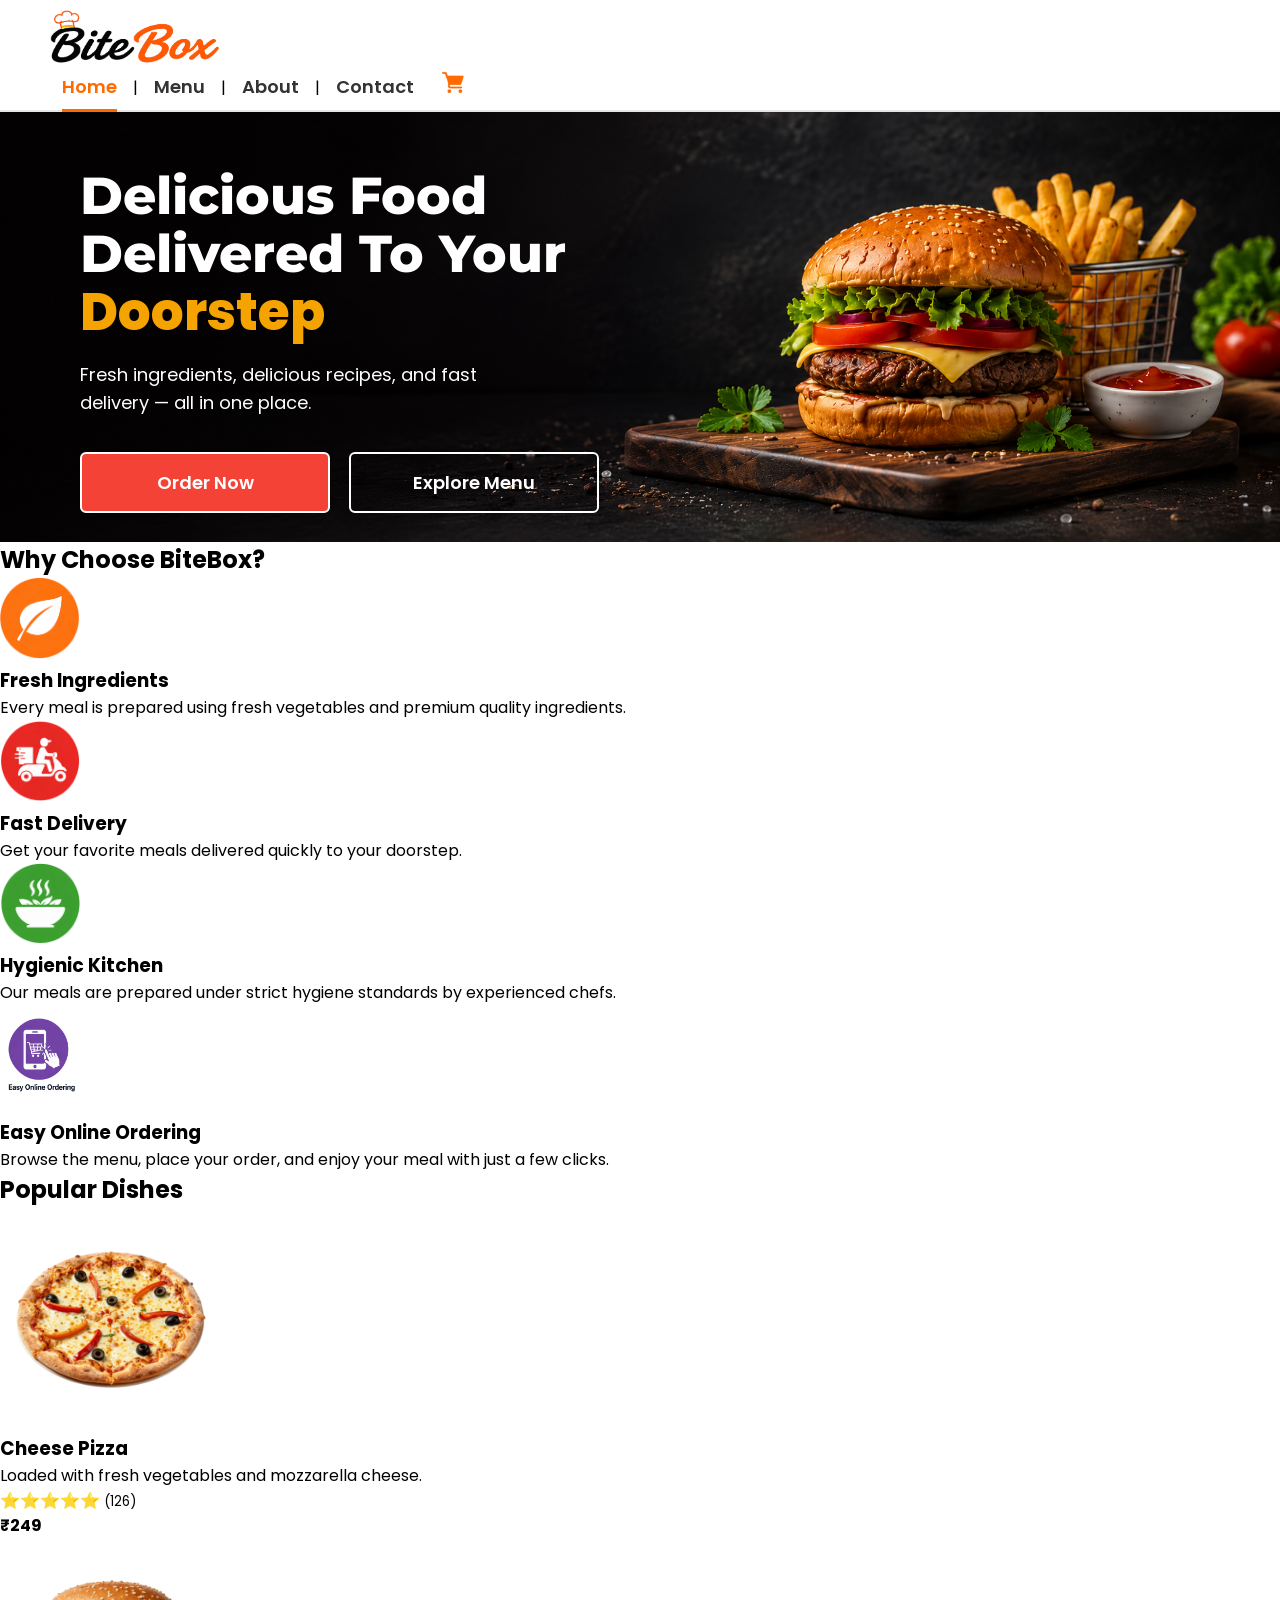
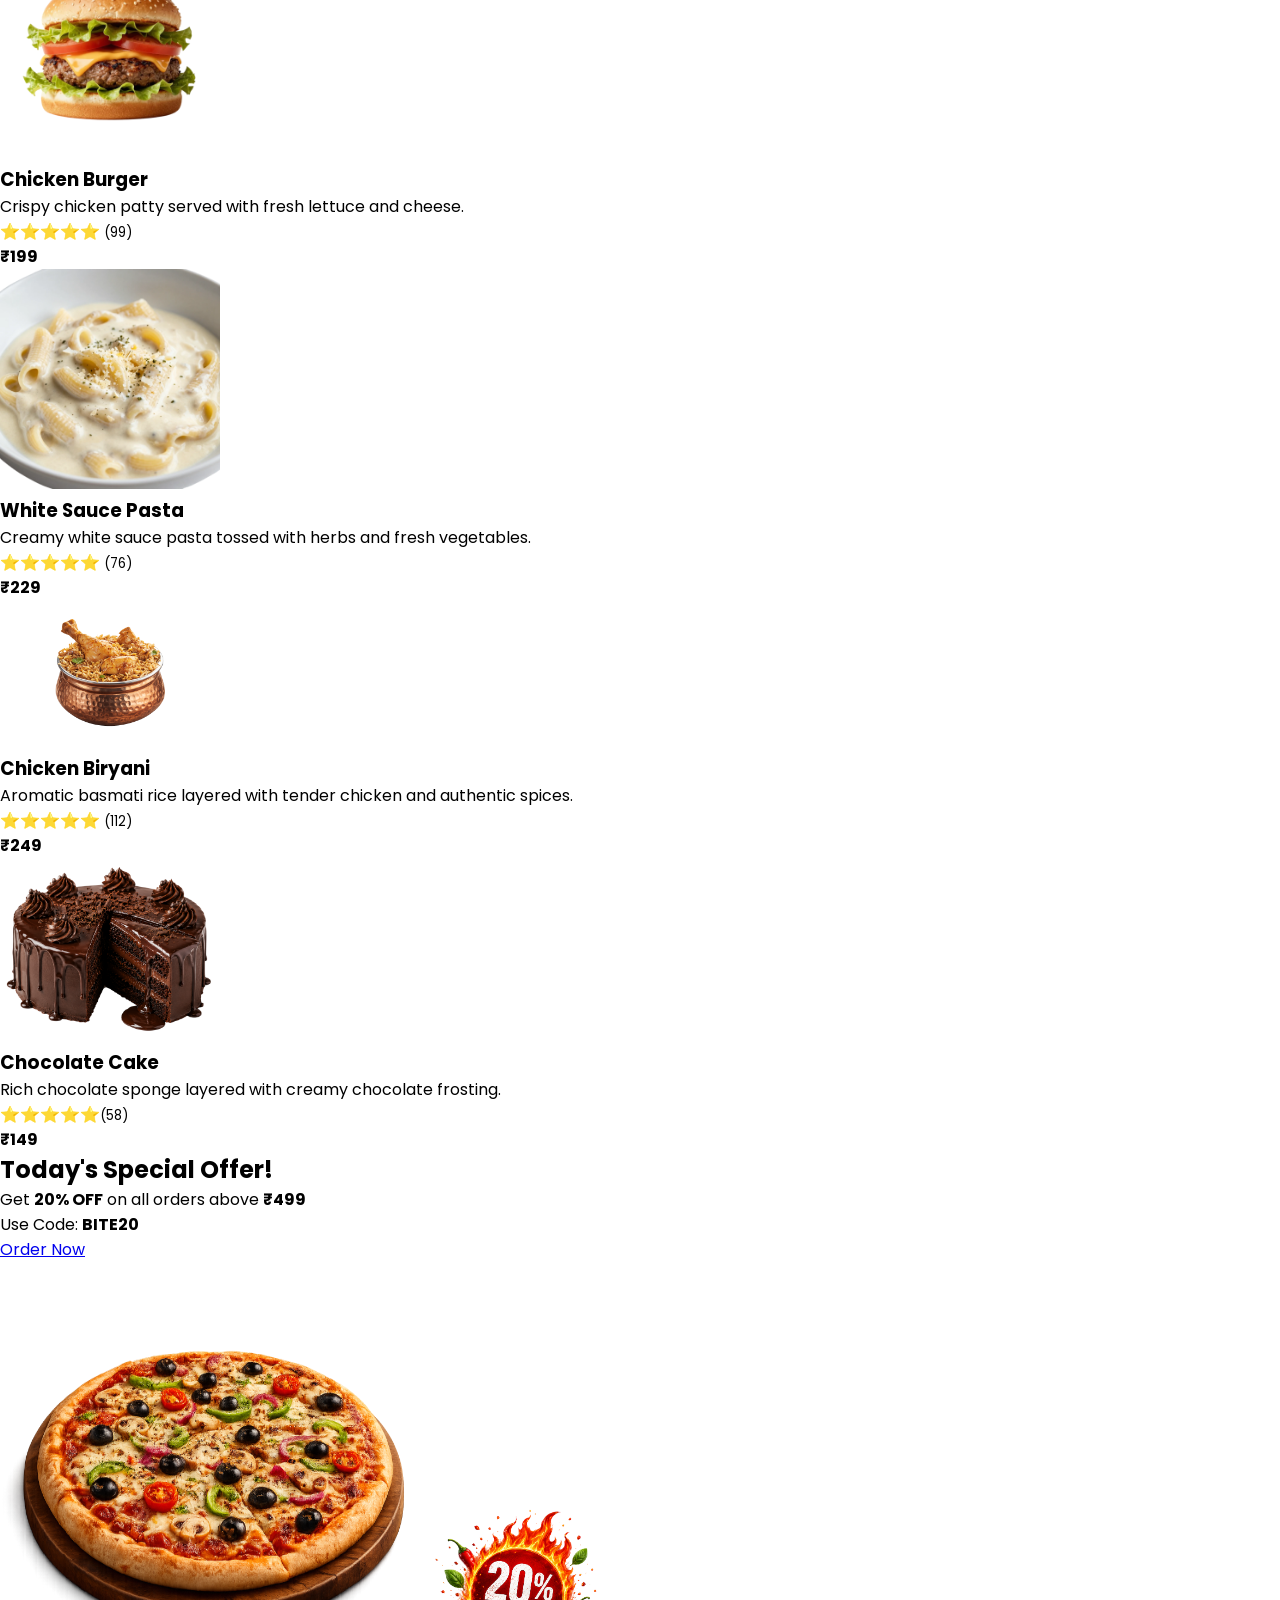
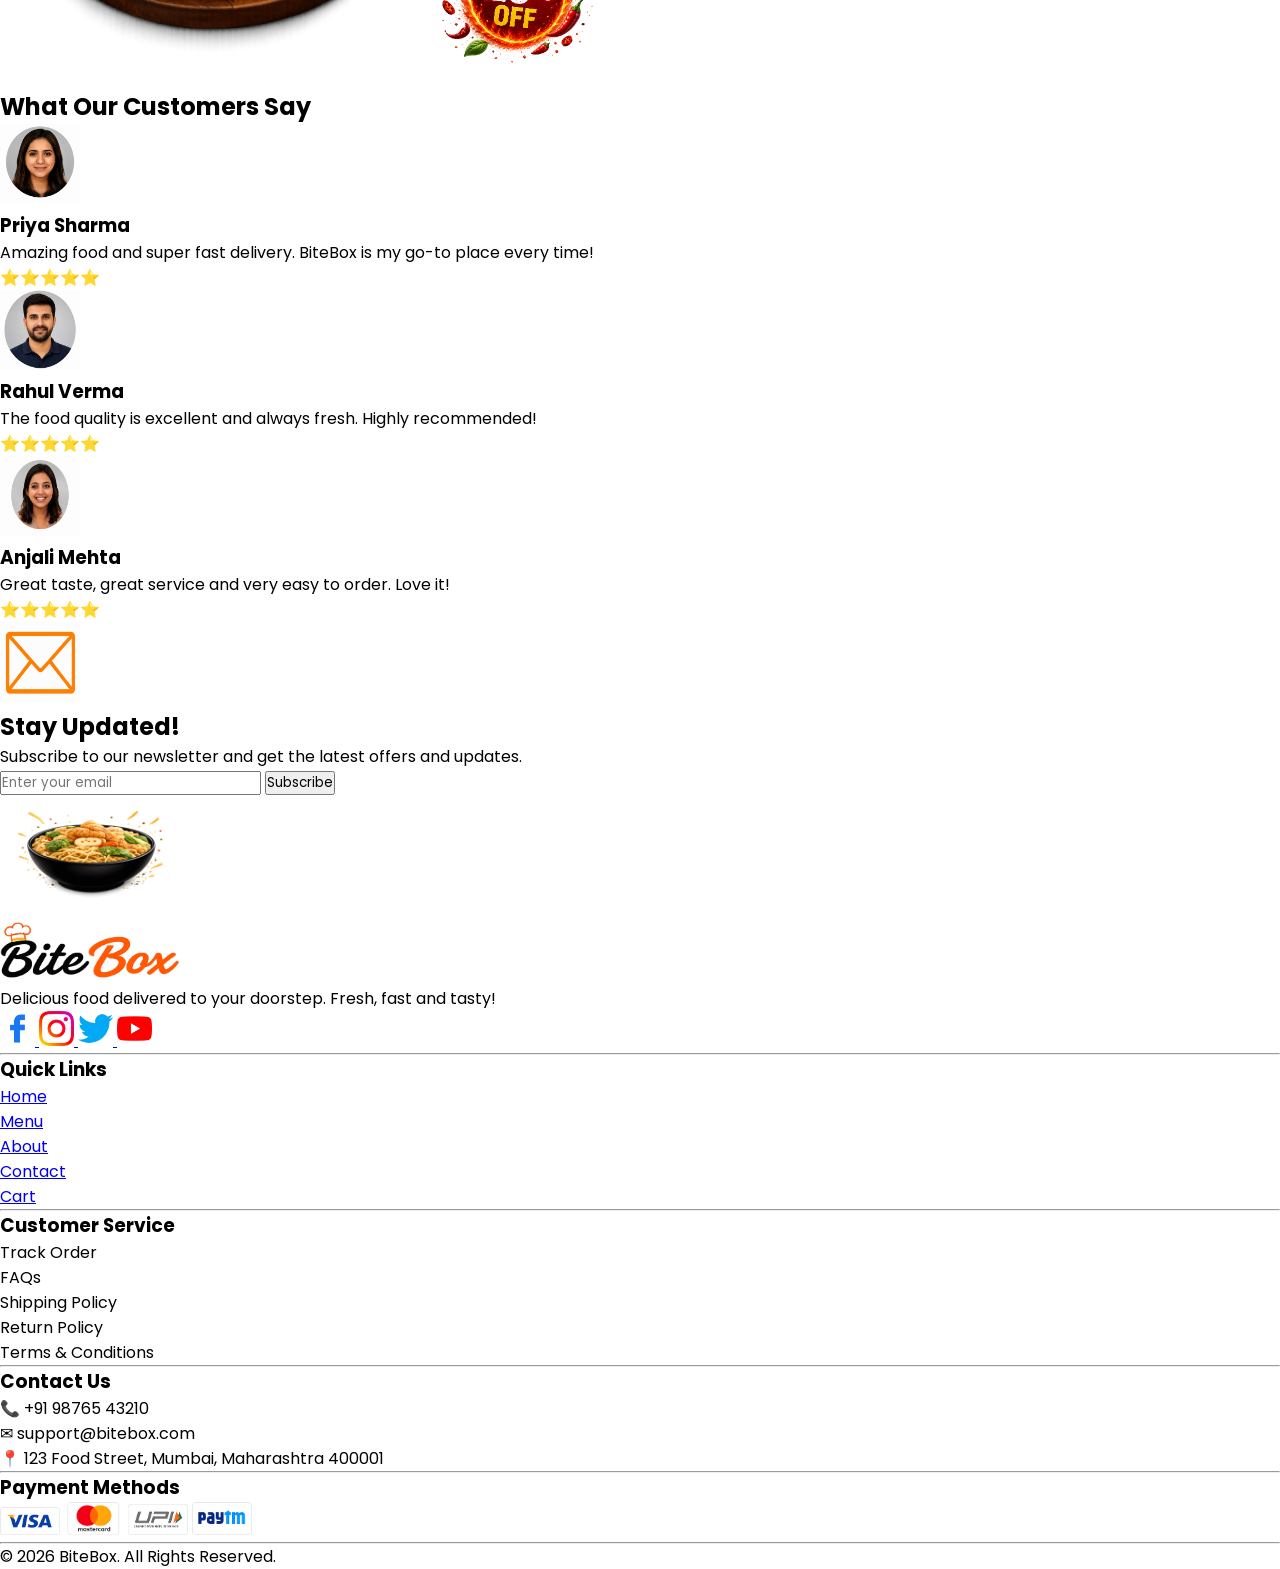
==== index.html @ 5dad3702 "Initial Commit" ====
<!DOCTYPE html>
<html lang="en">

<head>
    <meta charset="UTF-8">
    <meta name="viewport" content="width=device-width, initial-scale=1.0">
    <title>BiteBox</title>
    <link rel="stylesheet" href="css/style.css">
    <link rel="preconnect" href="https://fonts.googleapis.com">
    <link rel="preconnect" href="https://fonts.gstatic.com" crossorigin>
    <link
        href="https://fonts.googleapis.com/css2?family=Great+Vibes&family=Montserrat:wght@400;600;700;800&family=Pacifico&family=Poppins:wght@300;400;500;600;700&display=swap"
        rel="stylesheet">
</head>

<body>
    <header>
        <!--Restaurant Name-->
        <img src="assets/images/logo.png" alt="BiteBox Logo" class="logo">

        <!--Navigation Menu-->
        <nav>
            <a href="index.html" class="active">Home</a>
            |
            <a href="menu.html">Menu</a>
            |
            <a href="about.html">About</a>
            |
            <a href="contact.html">Contact</a>

            <a href="cart.html">
                <img src="assets/icons/cart.png" alt="Cart Icon" width="22" height="22">
            </a>
        </nav>

    </header>




    <main>
        <section id="home-hero">
            <!-- Hero Section -->

            <h1>Delicious Food Delivered To Your <span>Doorstep</span></h1>
            <p>
                Fresh ingredients, delicious recipes, and fast delivery
                — all in one place.
            </p>

            <div class="hero-buttons">
                <a href="menu.html" class="order-btn">Order Now</a>
                <a href="menu.html" class="menu-btn">Explore Menu</a>
            </div>

        </section>

        <section id="features">

            <h2>Why Choose BiteBox?</h2>

            <article>
                <img src="assets/images/fresh.png" alt="Fresh Ingredients" width="80">
                <h3>Fresh Ingredients</h3>
                <p>
                    Every meal is prepared using fresh vegetables and premium quality ingredients.
                </p>
            </article>

            <article>
                <img src="assets/images/fast-delivery.png" alt="Fast Delivery" width="80">
                <h3>Fast Delivery</h3>
                <p>
                    Get your favorite meals delivered quickly to your doorstep.
                </p>
            </article>

            <article>
                <img src="assets/images/hygienic.png" alt="Hygienic Kitchen" width="80">
                <h3>Hygienic Kitchen</h3>
                <p>
                    Our meals are prepared under strict hygiene standards by experienced chefs.
                </p>
            </article>

            <article>
                <img src="assets/images/easy.png" alt="Easy Online Ordering" width="80">
                <h3>Easy Online Ordering</h3>
                <p>
                    Browse the menu, place your order, and enjoy your meal with just a few clicks.
                </p>
            </article>

        </section>



        <!--Todays Featured Dishes -->
        <section id="popular-dishes">

            <h2>Popular Dishes</h2>

            <article>
                <img src="assets/images/pizza.png" alt="Cheese Pizza" width="220">
                <h3>Cheese Pizza</h3>
                <p>
                    Loaded with fresh vegetables and mozzarella cheese.
                </p>
                <p>
                    <span>⭐⭐⭐⭐⭐ </span> <small>(126)</small>
                </p>
                <p> <strong> ₹249 </strong></p>
            </article>

            <article>
                <img src="assets/images/burger.png" alt="Chicken Burger" width="220">
                <h3>Chicken Burger</h3>
                <p>
                    Crispy chicken patty served with fresh lettuce and cheese.
                </p>
                <p>
                    <span>⭐⭐⭐⭐⭐ </span> <small> (99)</small>
                </p>
                <p> <strong>₹199</strong> </p>
            </article>

            <article>
                <img src="assets/images/pasta.png" alt="White Sauce Pasta" width="220">
                <h3>White Sauce Pasta</h3>
                <p>
                    Creamy white sauce pasta tossed with herbs and fresh vegetables.
                </p>
                <p>
                    <span>⭐⭐⭐⭐⭐ </span><small> (76) </small>
                </p>
                <p> <strong>₹229</strong></p>
            </article>

            <article>
                <img src="assets/images/biryani.png" alt="Chicken Biryani" width="220">
                <h3>Chicken Biryani</h3>
                <p>
                    Aromatic basmati rice layered with tender chicken and authentic spices.
                </p>
                <p>
                    <span>⭐⭐⭐⭐⭐ </span><small>(112)</small>
                </p>
                <p><strong>₹249</strong></p>
            </article>

            <article>
                <img src="assets/images/cake.png" alt="Chocolate Cake" width="220">
                <h3>Chocolate Cake</h3>
                <p>
                    Rich chocolate sponge layered with creamy chocolate frosting.
                </p>
                <p>
                    <span>⭐⭐⭐⭐⭐</span><small>(58)</small>
                </p>
                <p> <strong>₹149</strong></p>
            </article>
        </section>



        <!--Todays Special Offers -->
        <section id="offer">

            <div class="offer-content">
                <h2>Today's Special Offer!</h2>
                <p> Get <strong>20% OFF</strong> on all orders above <strong>₹499</strong>
                </p>
                <p> Use Code: <strong>BITE20</strong> </p>
                <a href="menu.html"> Order Now </a>
            </div>

            <div class="offer-image">

                <img src="assets/images/pizza-discount.png" alt="Special Offer Pizza" width="420" height="420">

                <img src="assets/images/badge.png" alt="20% OFF" width="180" height="180">
            </div>
        </section>


        <!--Customer Reviews-->
        <section id="reviews">
            <h2>What Our Customers Say</h2>

            <article>
                <img src="assets/images/Priya.png" alt="Priya Sharma" width="80" height="80">
                <h3>Priya Sharma</h3>
                <p> Amazing food and super fast delivery.
                    BiteBox is my go-to place every time!
                </p>
                <p> <span>⭐⭐⭐⭐⭐</span> </p>
            </article>

            <article>
                <img src="assets/images/rahul.png" alt="Rahul Verma" width="80" height="80">
                <h3>Rahul Verma</h3>
                <p>
                    The food quality is excellent and
                    always fresh. Highly recommended!
                </p>
                <p> <span>⭐⭐⭐⭐⭐</span> </p>
            </article>

            <article>
                <img src="assets/images/anjali.png" alt="Anjali Mehta" width="80" height="80">
                <h3>Anjali Mehta</h3>
                <p>
                    Great taste, great service and
                    very easy to order. Love it!
                </p>
                <p> <span>⭐⭐⭐⭐⭐</span> </p>
            </article>
        </section>


        <!--NewsLetter section-->
        <section id="newsletter">
            <div class="newsletter-content">
                <img src="assets/images/mail.png" alt="Newsletter Icon" width="80" height="80">

                <div>
                    <h2>Stay Updated!</h2>
                    <p> Subscribe to our newsletter and get the latest
                        offers and updates.
                    </p>
                </div>
            </div>

            <div class="newsletter-form">
                <input type="email" placeholder="Enter your email">
                <button> Subscribe </button>
            </div>

            <div class="newsletter-image">
                <img src="assets/images/newsletter-food.png" alt="Newsletter Food" width="180" height="120">
            </div>
        </section>


    </main>



    <!-- Footer Logo Section -->
    <footer>
        <section>
            <img src="assets/images/logo.png" alt="BiteBox Logo" width="180">
            <p> Delicious food delivered to your doorstep.
                Fresh, fast and tasty!
            </p>

            <a href="#">
                <img src="assets/icons/facebook.png" alt="Facebook" width="35" height="35">
            </a>

            <a href="#">
                <img src="assets/icons/instagram.png" alt="Instagram" width="35" height="35">
            </a>

            <a href="#">
                <img src="assets/icons/twitter.png" alt="Twitter" width="35" height="35">
            </a>

            <a href="#">
                <img src="assets/icons/youtube.png" alt="YouTube" width="35" height="35">
            </a>
        </section>

        <hr>

        <!-- Quick Links -->

        <section>
            <h3>Quick Links</h3>
            <ul>
                <li><a href="index.html">Home</a></li>
                <li><a href="menu.html">Menu</a></li>
                <li><a href="about.html">About</a></li>
                <li><a href="contact.html">Contact</a></li>
                <li><a href="cart.html">Cart</a></li>
            </ul>
        </section>

        <hr>

        <!-- Customer Service -->
        <section>
            <h3>Customer Service</h3>
            <ul>
                <li>Track Order</li>
                <li>FAQs</li>
                <li>Shipping Policy</li>
                <li>Return Policy</li>
                <li>Terms & Conditions</li>
            </ul>

        </section>

        <hr>

        <!-- Contact Information -->

        <section>
            <h3>Contact Us</h3>
            <p>📞 +91 98765 43210</p>
            <p>✉ support@bitebox.com</p>
            <p> 📍 123 Food Street, Mumbai, Maharashtra 400001 </p>
        </section>

        <hr>

        <!-- Payment Methods -->

        <section>
            <h3>Payment Methods</h3>
            <img src="assets/images/visa.png" alt="Visa" width="60">
            <img src="assets/images/mastercard.png" alt="MasterCard" width="60">
            <img src="assets/images/upi.png" alt="UPI" width="60">
            <img src="assets/images/paytm.png" alt="Paytm" width="60">
        </section>

        <hr>
        <p> © 2026 BiteBox. All Rights Reserved. </p>

    </footer>



</body>

</html>
---- css/style.css ----
/* Global Website Styling */

*{
    margin: 0;
    padding: 0;
    box-sizing: border-box;
   font-family: "Poppins", sans-serif;
}

/* Website Header */

header{
    background-color:#ffffff;
    padding:10px 50px;
    border-bottom:2px solid #e5e5e5;
}

/* Website Logo */

.logo{
    width: 170px;
    height: auto;
}

/* Navigation Links */

nav a{

    text-decoration: none;
    color: #333333;
    font-size: 18px;
    font-weight: 600;
    margin: 0 12px;

}

/* Navigation Link Hover Effect */

nav a:hover{
    color: #ff6b00;
}

/* Active Navigation Link */

nav a.active{

    color: #ff6b00;
    border-bottom: 3px solid #ff6b00;
    padding-bottom: 10px;

}


/* Home Hero Section */

#home-hero{

    background-image: url("../assets/images/home-hero.png");
    background-repeat: no-repeat;
    background-position:center right;
    background-size: cover;
    height: 430px;
    padding: 55px 80px;

}

#home-hero h1{
    color: white;
    font-family: "Montserrat", sans-serif;
    font-size: 52px;
    font-weight: 800;
    line-height: 58px;
    width: 650px;
    margin-bottom: 20px;
}

#home-hero h1 span{
    color: #F5A300;
}


/* Home Hero Description */

#home-hero p{
    color: white;
    font-size: 18px;
    line-height: 28px;
    width: 420px;
    margin-bottom: 35px;
}



/* Hero Buttons */

.hero-buttons{
    margin-top: 25px;
}

.hero-buttons a{
    display: inline-block;
    min-width: 180px;
    padding: 15px 30px;
    text-align: center;
    text-decoration: none;
    font-size: 18px;
    font-weight: 600;
    border-radius: 6px;
    transition: 0.3s;

}

.order-btn{
    background-color: #F44336;
    color: white;
    margin-right: 15px;
    width: 250px;
     border: 2px solid white;
}

.menu-btn{
    background-color: transparent;
    color: white;
    border: 2px solid white;
    width: 250px;
}

.order-btn:hover{
    background-color: #D32F2F;

}

.menu-btn:hover{
    background-color: white;
    color: #222;

}



/*---------------------------------Menu page CSS ---------------------------------------*/

/*Menu hero bckground */
#menu-hero{
    background-image: url("../assets/images/menu-hero.png");
    background-repeat: no-repeat;
    background-position: center;
    background-size: cover;
    height: 320px;
    padding: 50px 80px;
    text-align: center;
    padding-top: 55px;
}


#menu-hero h1{

    font-family: "Great Vibes", cursive;
    font-size: 56px;
    line-height:60px;
    font-weight: 400;
    color: white;
    text-align: center;
    text-shadow: 2px 2px 8px rgba(0,0,0,0.5);
    margin-bottom: 10px;

}

/* Menu Hero Description */

#menu-hero p{

    color: white;
    font-size: 20px;
    line-height: 34px;
    width: 700px;
    text-align: center;
    margin: 0 auto 35px;

}

/* Browse Categories Section */

#categories{

    background-color: #ffffff;

    padding: 60px 80px;

    text-align: center;

}


/* Browse Categories Heading */

#categories h2{

    font-size: 40px;

    font-weight: 700;

    color: #222222;

    margin-bottom: 50px;

    position: relative;

    display: inline-block;

}





/* Category Icons */

#categories article img{

    width: 120px;
    height: 120px;

    padding: 22px;

    background: #fff;

    border-radius: 50%;

    box-shadow: 0 10px 25px rgba(0,0,0,0.12);

    object-fit: contain;

    margin-bottom: 18px;

}

/* Category Names */

#categories article h3{

    font-size: 20px;

    font-weight: 600;

    color: #333333;

    text-align: center;

    margin-top: 18px;

}






/*---------------------------------Contact page CSS ---------------------------------------*/
/* Contact Hero Section */

#contact-hero{
    background-image: url("../assets/images/contact-hero.png");

    background-repeat: no-repeat;

    background-position: 100% 85%;

    background-size: cover;

    height: 320px;

    padding: 60px 80px;

    text-align: left;
}


/* Contact Hero Heading */

#contact-hero h2{

    color: #ffffff;
    font-size: 52px;
    font-weight: 700;
    margin-bottom: 10px;

}

/* Highlight 'Us' */

#contact-hero h2 span{

    color: #ff6b00;

}

/* Contact Hero Subtitle */

#contact-hero h3{

    color: #ffffff;
    font-size: 19px;
    font-weight: 500;
    margin-bottom: 20px;

}

/* Contact Hero Decorative Line */

#contact-hero hr{

    width: 70px;
    height: 4px;
    background-color: #ff6b00;
    border: none;
    border-radius: 10px;
    margin-bottom: 25px;

}

/* Contact Hero Description */

#contact-hero p{

    color: #ffffff;
    font-size: 18px;
    line-height: 30px;
    width: 460px;

}




/*---------------------------------Contact page CSS ---------------------------------------*/
/* About Hero Section */

#about-hero{

    background-image: url("../assets/images/about-hero.png");

    background-repeat: no-repeat;

    background-position: right center;

    background-size: cover;

    height: 320px;

    padding: 45px 200px;

    text-align: center;

}

/* About Hero Content */

#about-hero .hero-content{

    width: 400px;
    text-align: left;

}



/* About Hero Heading */

#about-hero h2{

    color: #ffffff;

    font-family: "Montserrat", sans-serif;

    font-size: 72px;

    font-weight: 700;

    line-height: 54px;

    margin-bottom: 10px;

}



/* About Highlight */

#about-hero h2 span{

    font-family: "Allura", cursive;

    color: #ff6b00;

    font-size: 62px;

    font-weight: 400;

}



/* About Hero Subtitle */

#about-hero p{

    color: #ffffff;

    font-size: 22px;

    font-weight: 400;

    margin-bottom: 18px;

}

/* Decorative Line */

#about-hero hr{

    width: 45px;

    height: 3px;

    background-color: #ff6b00;

    border: none;

    border-radius: 20px;

}


/*---------------------------------Cart page CSS ---------------------------------------*/

/* Cart Hero Section */

#cart-hero{

    background-image:
        linear-gradient(rgba(0,0,0,0.55), rgba(0,0,0,0.55)),
        url("../assets/images/cart-hero.png");

    background-repeat: no-repeat;

    background-position: center;

    background-size: cover;

    height: 320px;

    padding: 35px 80px;

    text-align: center;

}


/* Cart Hero Heading */

#cart-hero h1{

    color: #ffffff;

    font-family: "Lobster", cursive;

    font-size: 58px;

    font-weight: 400;

    text-shadow: 2px 2px 8px rgba(0,0,0,0.5);

    margin-bottom: 20px;

}

.divider{
    text-align: center;
    margin-bottom: 25px;
}


.divider hr{
    display: inline-block;
    width: 120px;
    height: 3px;
    background-color: #ff6b00;
    border: none;
    border-radius: 20px;
    vertical-align: middle;
}


.divider img{
    width: 34px;
    height: 34px;
    margin: 0 15px;
    display: inline-block;
    vertical-align: middle;
}

/* Cart Hero Description */

#cart-hero p{

    color: #ffffff;
    font-size: 16px;
    line-height: 30px;
    width: 720px;
    margin: 0 auto;

}
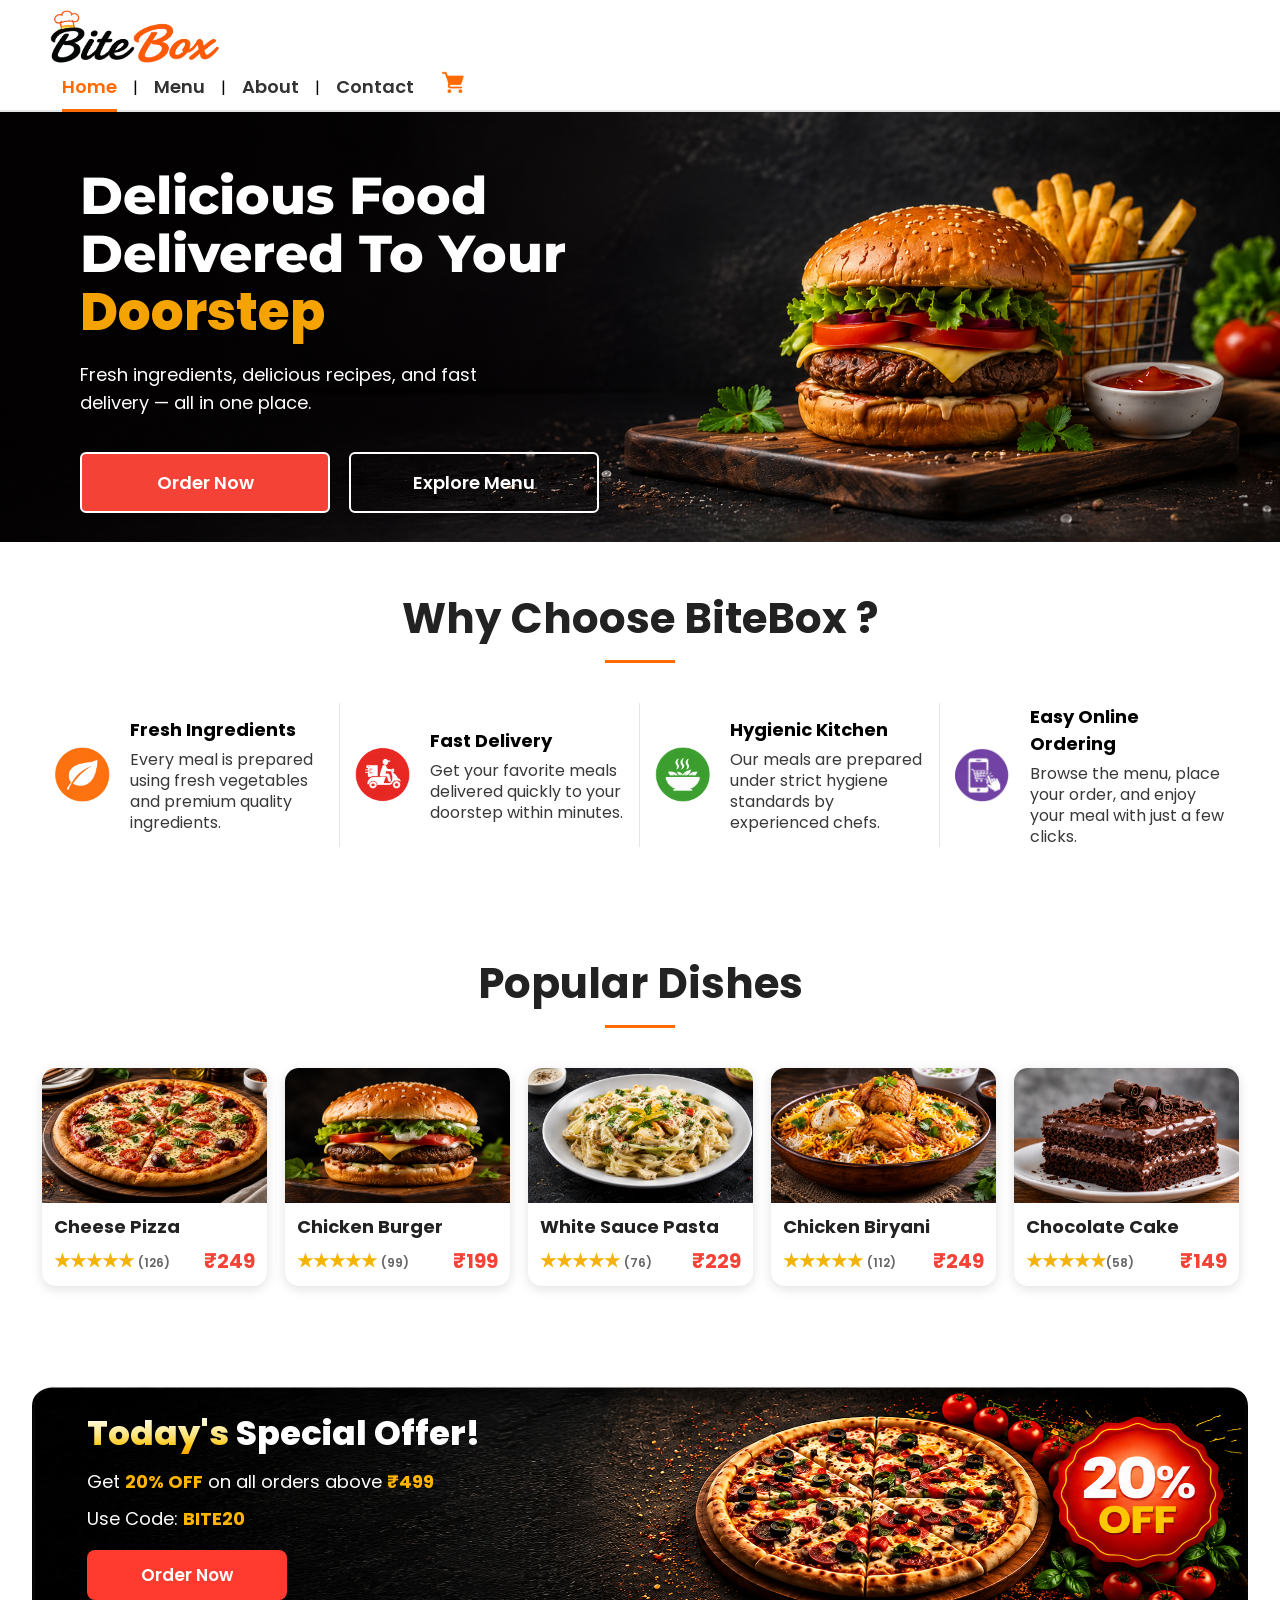
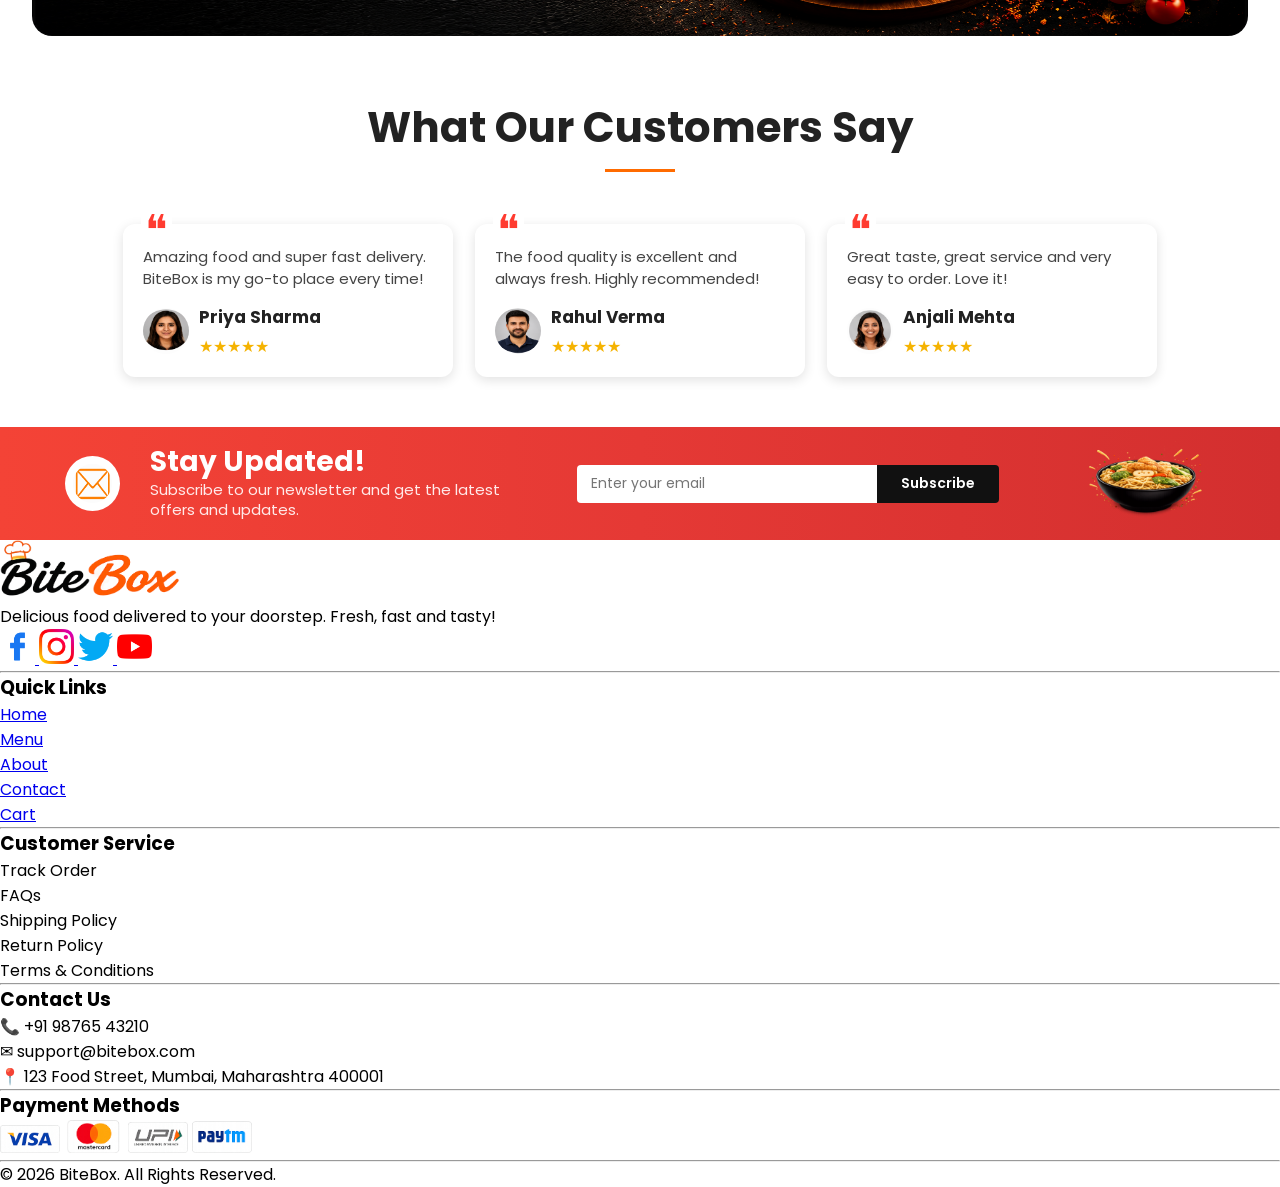
==== commit 55356929: "Lab 12 updated code" ====
--- a/index.html
+++ b/index.html
@@ -57,38 +57,48 @@
 
         <section id="features">
 
-            <h2>Why Choose BiteBox?</h2>
+            <h2>Why Choose BiteBox ?</h2>
 
             <article>
                 <img src="assets/images/fresh.png" alt="Fresh Ingredients" width="80">
-                <h3>Fresh Ingredients</h3>
-                <p>
-                    Every meal is prepared using fresh vegetables and premium quality ingredients.
-                </p>
+                <div>
+                    <h3>Fresh Ingredients</h3>
+                    <p>
+                        Every meal is prepared using fresh vegetables and premium quality ingredients.
+                    </p>
+                </div>
             </article>
 
             <article>
                 <img src="assets/images/fast-delivery.png" alt="Fast Delivery" width="80">
-                <h3>Fast Delivery</h3>
-                <p>
-                    Get your favorite meals delivered quickly to your doorstep.
-                </p>
+                <div>
+                    <h3>Fast Delivery</h3>
+                    <p>
+                        Get your favorite meals delivered quickly to your doorstep within minutes.
+                    </p>
+                </div>
             </article>
 
             <article>
                 <img src="assets/images/hygienic.png" alt="Hygienic Kitchen" width="80">
-                <h3>Hygienic Kitchen</h3>
-                <p>
-                    Our meals are prepared under strict hygiene standards by experienced chefs.
-                </p>
+                <div>
+                    <h3>Hygienic Kitchen</h3>
+
+                    <p>
+                        Our meals are prepared under strict hygiene standards by experienced chefs.
+                    </p>
+                </div>
             </article>
 
             <article>
                 <img src="assets/images/easy.png" alt="Easy Online Ordering" width="80">
-                <h3>Easy Online Ordering</h3>
-                <p>
-                    Browse the menu, place your order, and enjoy your meal with just a few clicks.
-                </p>
+                <div>
+                    <h3>Easy Online Ordering</h3>
+                    <div>
+                        <p>
+                            Browse the menu, place your order, and enjoy your meal with just a few clicks.
+                        </p>
+                    </div>
             </article>
 
         </section>
@@ -101,63 +111,82 @@
             <h2>Popular Dishes</h2>
 
             <article>
-                <img src="assets/images/pizza.png" alt="Cheese Pizza" width="220">
+                <img src="assets/images/popular-pizza.png" alt="Cheese Pizza">
                 <h3>Cheese Pizza</h3>
-                <p>
-                    Loaded with fresh vegetables and mozzarella cheese.
-                </p>
-                <p>
-                    <span>⭐⭐⭐⭐⭐ </span> <small>(126)</small>
-                </p>
-                <p> <strong> ₹249 </strong></p>
-            </article>
-
-            <article>
-                <img src="assets/images/burger.png" alt="Chicken Burger" width="220">
+
+                <div class="details">
+                    <p class="ratings">
+                        &#9733;&#9733;&#9733;&#9733;&#9733;
+                        <small>(126)</small>
+                    </p>
+
+                    <p class="price">
+                        ₹249
+                    </p>
+                </div>
+            </article>
+
+            <article>
+                <img src="assets/images/popular-burger.png" alt="Chicken Burger">
                 <h3>Chicken Burger</h3>
-                <p>
-                    Crispy chicken patty served with fresh lettuce and cheese.
-                </p>
-                <p>
-                    <span>⭐⭐⭐⭐⭐ </span> <small> (99)</small>
-                </p>
-                <p> <strong>₹199</strong> </p>
-            </article>
-
-            <article>
-                <img src="assets/images/pasta.png" alt="White Sauce Pasta" width="220">
+
+                <div class="details">
+                    <p class="ratings">
+                        &#9733;&#9733;&#9733;&#9733;&#9733;
+                        <small>(99)</small>
+                    </p>
+
+                    <p class="price">
+                        ₹199
+                    </p>
+                </div>
+            </article>
+
+            <article>
+                <img src="assets/images/popular-pasta.png" alt="White Sauce Pasta">
                 <h3>White Sauce Pasta</h3>
-                <p>
-                    Creamy white sauce pasta tossed with herbs and fresh vegetables.
-                </p>
-                <p>
-                    <span>⭐⭐⭐⭐⭐ </span><small> (76) </small>
-                </p>
-                <p> <strong>₹229</strong></p>
-            </article>
-
-            <article>
-                <img src="assets/images/biryani.png" alt="Chicken Biryani" width="220">
+
+                <div class="details">
+                    <p class="ratings">
+                        &#9733;&#9733;&#9733;&#9733;&#9733;
+                        <small>(76)</small>
+                    </p>
+
+                    <p class="price">
+                        ₹229
+                    </p>
+                </div>
+            </article>
+
+            <article>
+                <img src="assets/images/popular-briyani.png" alt="Chicken Biryani">
                 <h3>Chicken Biryani</h3>
-                <p>
-                    Aromatic basmati rice layered with tender chicken and authentic spices.
-                </p>
-                <p>
-                    <span>⭐⭐⭐⭐⭐ </span><small>(112)</small>
-                </p>
-                <p><strong>₹249</strong></p>
-            </article>
-
-            <article>
-                <img src="assets/images/cake.png" alt="Chocolate Cake" width="220">
+
+                <div class="details">
+                    <p class="ratings">
+                        &#9733;&#9733;&#9733;&#9733;&#9733;
+                        <small>(112)</small>
+                    </p>
+
+                    <p class="price">
+                        ₹249
+                    </p>
+                </div>
+            </article>
+
+            <article>
+                <img src="assets/images/popular-cake.png" alt="Chocolate Cake">
                 <h3>Chocolate Cake</h3>
-                <p>
-                    Rich chocolate sponge layered with creamy chocolate frosting.
-                </p>
-                <p>
-                    <span>⭐⭐⭐⭐⭐</span><small>(58)</small>
-                </p>
-                <p> <strong>₹149</strong></p>
+
+                <div class="details">
+                    <p class="ratings">
+                        &#9733;&#9733;&#9733;&#9733;&#9733;<small>(58)</small>
+                    </p>
+
+                    <p class="price">
+                        ₹149
+                    </p>
+                </div>
             </article>
         </section>
 
@@ -167,54 +196,67 @@
         <section id="offer">
 
             <div class="offer-content">
-                <h2>Today's Special Offer!</h2>
+                <h2><span>Today's </span>Special Offer!</h2>
                 <p> Get <strong>20% OFF</strong> on all orders above <strong>₹499</strong>
                 </p>
                 <p> Use Code: <strong>BITE20</strong> </p>
                 <a href="menu.html"> Order Now </a>
             </div>
-
-            <div class="offer-image">
-
-                <img src="assets/images/pizza-discount.png" alt="Special Offer Pizza" width="420" height="420">
-
-                <img src="assets/images/badge.png" alt="20% OFF" width="180" height="180">
-            </div>
-        </section>
-
-
-        <!--Customer Reviews-->
+        </section>
+
+
+        <!-- Customer Reviews -->
         <section id="reviews">
             <h2>What Our Customers Say</h2>
-
-            <article>
-                <img src="assets/images/Priya.png" alt="Priya Sharma" width="80" height="80">
-                <h3>Priya Sharma</h3>
+            <article>
                 <p> Amazing food and super fast delivery.
                     BiteBox is my go-to place every time!
                 </p>
-                <p> <span>⭐⭐⭐⭐⭐</span> </p>
-            </article>
-
-            <article>
-                <img src="assets/images/rahul.png" alt="Rahul Verma" width="80" height="80">
-                <h3>Rahul Verma</h3>
+                <div class="customer">
+                    <img src="assets/images/Priya.png" alt="Priya Sharma">
+                    <div>
+                        <h3>Priya Sharma</h3>
+                        <span> &#9733;&#9733;&#9733;&#9733;&#9733;</span>
+                    </div>
+                </div>
+            </article>
+
+            <article>
+
                 <p>
-                    The food quality is excellent and
-                    always fresh. Highly recommended!
+                    The food quality is excellent and always fresh.
+                    Highly recommended!
                 </p>
-                <p> <span>⭐⭐⭐⭐⭐</span> </p>
-            </article>
-
-            <article>
-                <img src="assets/images/anjali.png" alt="Anjali Mehta" width="80" height="80">
-                <h3>Anjali Mehta</h3>
+
+                <div class="customer">
+                    <img src="assets/images/rahul.png" alt="Rahul Verma">
+
+                    <div>
+                        <h3>Rahul Verma</h3>
+                        <span> &#9733;&#9733;&#9733;&#9733;&#9733;</span>
+                    </div>
+                </div>
+
+            </article>
+
+            <article>
+
                 <p>
-                    Great taste, great service and
-                    very easy to order. Love it!
+                    Great taste, great service and very easy to order.
+                    Love it!
                 </p>
-                <p> <span>⭐⭐⭐⭐⭐</span> </p>
-            </article>
+
+                <div class="customer">
+                    <img src="assets/images/anjali.png" alt="Anjali Mehta">
+
+                    <div>
+                        <h3>Anjali Mehta</h3>
+                        <span> &#9733;&#9733;&#9733;&#9733;&#9733;</span>
+                    </div>
+                </div>
+
+            </article>
+
         </section>
 
 
@@ -226,7 +268,7 @@
                 <div>
                     <h2>Stay Updated!</h2>
                     <p> Subscribe to our newsletter and get the latest
-                        offers and updates.
+                        <br>offers and updates.
                     </p>
                 </div>
             </div>
--- a/css/style.css
+++ b/css/style.css
@@ -1,30 +1,30 @@
 /* Global Website Styling */
 
-*{
+* {
     margin: 0;
     padding: 0;
     box-sizing: border-box;
-   font-family: "Poppins", sans-serif;
+    font-family: "Poppins", sans-serif;
 }
 
 /* Website Header */
 
-header{
-    background-color:#ffffff;
-    padding:10px 50px;
-    border-bottom:2px solid #e5e5e5;
+header {
+    background-color: #ffffff;
+    padding: 10px 50px;
+    border-bottom: 2px solid #e5e5e5;
 }
 
 /* Website Logo */
 
-.logo{
+.logo {
     width: 170px;
     height: auto;
 }
 
 /* Navigation Links */
 
-nav a{
+nav a {
 
     text-decoration: none;
     color: #333333;
@@ -36,13 +36,13 @@
 
 /* Navigation Link Hover Effect */
 
-nav a:hover{
+nav a:hover {
     color: #ff6b00;
 }
 
 /* Active Navigation Link */
 
-nav a.active{
+nav a.active {
 
     color: #ff6b00;
     border-bottom: 3px solid #ff6b00;
@@ -53,18 +53,18 @@
 
 /* Home Hero Section */
 
-#home-hero{
+#home-hero {
 
     background-image: url("../assets/images/home-hero.png");
     background-repeat: no-repeat;
-    background-position:center right;
+    background-position: center right;
     background-size: cover;
     height: 430px;
     padding: 55px 80px;
 
 }
 
-#home-hero h1{
+#home-hero h1 {
     color: white;
     font-family: "Montserrat", sans-serif;
     font-size: 52px;
@@ -74,14 +74,14 @@
     margin-bottom: 20px;
 }
 
-#home-hero h1 span{
+#home-hero h1 span {
     color: #F5A300;
 }
 
 
 /* Home Hero Description */
 
-#home-hero p{
+#home-hero p {
     color: white;
     font-size: 18px;
     line-height: 28px;
@@ -93,11 +93,11 @@
 
 /* Hero Buttons */
 
-.hero-buttons{
+.hero-buttons {
     margin-top: 25px;
 }
 
-.hero-buttons a{
+.hero-buttons a {
     display: inline-block;
     min-width: 180px;
     padding: 15px 30px;
@@ -110,38 +110,500 @@
 
 }
 
-.order-btn{
+.order-btn {
     background-color: #F44336;
     color: white;
     margin-right: 15px;
     width: 250px;
-     border: 2px solid white;
-}
-
-.menu-btn{
+    border: 2px solid white;
+}
+
+.menu-btn {
     background-color: transparent;
     color: white;
     border: 2px solid white;
     width: 250px;
 }
 
-.order-btn:hover{
+.order-btn:hover {
     background-color: #D32F2F;
 
 }
 
-.menu-btn:hover{
+.menu-btn:hover {
     background-color: white;
     color: #222;
 
 }
 
 
+/*--------------------------------- Why Choose BiteBox Section ---------------------------------*/
+
+/* Why Choose BiteBox Section */
+
+#features{
+    background-color:#ffffff;
+    padding:45px 25px;
+    display:flex;
+    flex-wrap:wrap;
+    justify-content:center;
+}
+
+/* Section Heading */
+
+#features h2{
+    width:100%;
+    text-align:center;
+    font-size:42px;
+    font-weight:700;
+    color:#222222;
+    margin-bottom:40px;
+    position:relative;
+}
+
+#features h2::after{
+    content:"";
+    display:block;
+    width:70px;
+    height:3px;
+    background-color:#ff6b00;
+    margin:10px auto 0;
+}
+
+/* Feature Card */
+
+#features article{
+    width:300px;
+    padding:0 15px;
+    display:flex;
+    align-items:center;
+    border-right:1px solid #e5e5e5;
+}
+
+#features article:last-child{
+    border-right:none;
+}
+
+/* Feature Icon */
+
+#features article img{
+    width:55px;
+    height:55px;
+    margin-right:20px;
+    flex-shrink:0;
+}
+
+/* Feature Content */
+
+#features article div{
+    flex:1;
+}
+
+/* Feature Title */
+
+#features article h3{
+    font-size:18px;
+    font-weight:700;
+    color:#000000;
+    margin-bottom:6px;
+}
+
+/* Feature Description */
+
+#features article p{
+    font-size:16px;
+    color:#3a3939;
+    line-height:21px;
+    margin:0;
+}
+
+
+/*--------------------------------- Popular Dishes Section ---------------------------------*/
+
+/* Popular Dishes Section */
+
+#popular-dishes{
+    background-color:#ffffff;
+    padding:60px 30px;
+    display:flex;
+    flex-wrap:wrap;
+    justify-content:center;
+    gap:18px;
+}
+
+/* Section Heading */
+
+#popular-dishes h2{
+    width:100%;
+    text-align:center;
+    font-size:42px;
+    font-weight:700;
+    color:#222222;
+    margin-bottom:22px;
+    position:relative;
+}
+
+#popular-dishes h2::after{
+    content:"";
+    display:block;
+    width:70px;
+    height:3px;
+    background-color:#ff6b00;
+    margin:10px auto 0;
+}
+
+/* Dish Card */
+
+#popular-dishes article{
+    width:225px;
+    background-color:#ffffff;
+    border-radius:14px;
+    overflow:hidden;
+    box-shadow:0 3px 12px rgba(0,0,0,0.12);
+}
+
+/* Food Image */
+
+#popular-dishes article img{
+    width:100%;
+    height:135px;
+    object-fit:cover;
+    display:block;
+}
+
+/* Dish Name */
+
+#popular-dishes article h3{
+    font-size:18px;
+    font-weight:700;
+    color:#222222;
+    margin:10px 12px 6px;
+}
+
+/* Rating & Price */
+
+#popular-dishes .details{
+    display:flex;
+    justify-content:space-between;
+    align-items:center;
+    padding:0 12px 10px;
+}
+
+/* Ratings */
+
+#popular-dishes .ratings{
+    color:#f5b301;
+    font-size:18px;
+    font-weight:600;
+    margin:0;
+}
+
+/* Review Count */
+
+#popular-dishes .ratings small{
+    color:#666666;
+    font-size:12px;
+}
+
+/* Price */
+
+#popular-dishes .price{
+    color:#f44336;
+    font-size:20px;
+    font-weight:700;
+    margin:0;
+}
+
+/* Hover Effect */
+
+#popular-dishes article:hover{
+    box-shadow:0 8px 22px rgba(0,0,0,0.18);
+}
+
+
+
+/*--------------------------------- Today's Special Offer Section ---------------------------------*/
+
+#offer{
+    width:95%;
+    height:250px;
+    margin:40px auto;
+    padding:28px 55px;
+    box-sizing:border-box;
+    background-image:url("../assets/images/offer-banner.png");
+    background-repeat:no-repeat;
+    background-size:100% 100%;
+    background-position:center;
+    border-radius:20px;
+}
+
+/* Offer Content */
+
+.offer-content{
+    width:38%;
+}
+
+/* Heading */
+
+.offer-content h2{
+    font-size:34px;
+    font-weight:800;
+    color:#ffffff;
+    line-height:1.15;
+    margin-bottom:15px;
+}
+
+.offer-content h2 span{
+    background:linear-gradient(180deg,#ffffff 0%,#fff9d8 25%,#ffe47a 55%,#ffc107 80%,#ff9800 100%);
+    -webkit-background-clip:text;
+    -webkit-text-fill-color:transparent;
+    background-clip:text;
+}
+
+/* Description */
+
+.offer-content p{
+    font-size:18px;
+    color:#ffffff;
+    line-height:1.5;
+    margin-bottom:10px;
+}
+
+.offer-content strong{
+    color:#ffb400;
+}
+
+/* Button */
+
+.offer-content a{
+    display:inline-block;
+    margin-top:8px;
+    padding:12px 32px;
+    background:#ff3b30;
+    color:#ffffff;
+    text-decoration:none;
+    font-size:17px;
+    font-weight:600;
+    border-radius:8px;
+    width: 200px;
+    text-align: center;
+}
+
+.offer-content a:hover{
+    background-color: #D32F2F;
+}
+
+
+/*--------------------------------- Customer Reviews Section ---------------------------------*/
+
+#reviews{
+    background:#ffffff;
+    padding:20px 30px 40px;
+    display:flex;
+    flex-wrap:wrap;
+    justify-content:center;
+    gap:22px;
+}
+
+/* Section Heading */
+
+#reviews h2{
+    width:100%;
+    text-align:center;
+    font-size:42px;
+    font-weight:700;
+    color:#222222;
+    margin-bottom:30px;
+    position:relative;
+}
+
+#reviews h2::after{
+    content:"";
+    display:block;
+    width:70px;
+    height:3px;
+    background:#ff6b00;
+    margin:10px auto 0;
+}
+
+/* Review Card */
+
+#reviews article{
+    width:330px;
+    background:#ffffff;
+    padding:22px 20px 18px;
+    border-radius:12px;
+    box-shadow:0 3px 12px rgba(0,0,0,0.12);
+    position:relative;
+}
+
+/* Quote Icon */
+
+#reviews article::before{
+    content:"❝";
+    position:absolute;
+    top:-14px;
+    left:18px;
+    font-size:42px;
+    color:#ff3b30;
+    background:#ffffff;
+    line-height:1;
+    padding:0 4px;
+}
+
+/* Review Text */
+
+#reviews article>p{
+    font-size:15px;
+    color:#444444;
+    line-height:22px;
+    margin:0 0 14px;
+}
+
+/* Customer Section */
+
+#reviews .customer{
+    display:flex;
+    align-items:center;
+}
+
+/* Customer Image */
+
+#reviews .customer img{
+    width:46px;
+    height:46px;
+    border-radius:50%;
+    object-fit:cover;
+    margin-right:10px;
+}
+
+/* Customer Name */
+
+#reviews .customer h3{
+    font-size:17px;
+    font-weight:700;
+    color:#222222;
+    margin:0 0 4px;
+}
+
+/* Rating */
+
+#reviews .customer span{
+    color:#f5b301;
+    font-size:16px;
+}
+
+/* Hover Effect */
+
+#reviews article:hover{
+    box-shadow:0 8px 20px rgba(0,0,0,0.18);
+}
+
+
+/*--------------------------------- Newsletter Section ---------------------------------*/
+
+/* Newsletter Section */
+
+#newsletter{
+    width:100%;
+    margin:10px 0 0;
+    padding:10px 65px;
+    background:linear-gradient(to right,#f44336,#e53935,#d32f2f);
+    display:flex;
+    justify-content:space-between;
+    align-items:center;
+    box-sizing:border-box;
+}
+
+/* Left Content */
+
+.newsletter-content{
+    display:flex;
+    align-items:center;
+    gap:30px;
+}
+
+/* Mail Icon */
+
+.newsletter-content img{
+    width:55px;
+    height:55px;
+    background:#ffffff;
+    border-radius:50%;
+    padding:8px;
+}
+
+/* Heading */
+
+.newsletter-content h2{
+    font-size:28px;
+    font-weight:700;
+    color:#ffffff;
+    margin-bottom:2px;
+    line-height:1.1;
+}
+
+/* Description */
+
+.newsletter-content p{
+    font-size:15px;
+    color:#ffeaea;
+    line-height:20px;
+    margin:0;
+}
+
+/* Newsletter Form */
+
+.newsletter-form{
+    display:flex;
+    align-items:center;
+}
+
+/* Email Input */
+
+.newsletter-form input{
+    width:300px;
+    height:38px;
+    border:none;
+    outline:none;
+    padding:0 14px;
+    font-size:14px;
+    border-radius:4px 0 0 4px;
+}
+
+/* Subscribe Button */
+
+.newsletter-form button{
+    height:38px;
+    padding:0 24px;
+    border:none;
+    background:#111111;
+    color:#ffffff;
+    font-size:14px;
+    font-weight:600;
+    cursor:pointer;
+    border-radius:0 4px 4px 0;
+}
+
+/* Newsletter Image */
+
+.newsletter-image img{
+    width:140px;
+    height:auto;
+    display:block;
+}
+
+/* Hover Effect */
+
+.newsletter-form button:hover{
+    background:#000000;
+}
+
 
 /*---------------------------------Menu page CSS ---------------------------------------*/
 
 /*Menu hero bckground */
-#menu-hero{
+#menu-hero {
     background-image: url("../assets/images/menu-hero.png");
     background-repeat: no-repeat;
     background-position: center;
@@ -153,22 +615,22 @@
 }
 
 
-#menu-hero h1{
+#menu-hero h1 {
 
     font-family: "Great Vibes", cursive;
     font-size: 56px;
-    line-height:60px;
+    line-height: 60px;
     font-weight: 400;
     color: white;
     text-align: center;
-    text-shadow: 2px 2px 8px rgba(0,0,0,0.5);
+    text-shadow: 2px 2px 8px rgba(0, 0, 0, 0.5);
     margin-bottom: 10px;
 
 }
 
 /* Menu Hero Description */
 
-#menu-hero p{
+#menu-hero p {
 
     color: white;
     font-size: 20px;
@@ -179,76 +641,257 @@
 
 }
 
+/*--------------------------------- Browse Categories Section ---------------------------------*/
+
 /* Browse Categories Section */
 
 #categories{
-
-    background-color: #ffffff;
-
-    padding: 60px 80px;
-
-    text-align: center;
-
-}
-
-
-/* Browse Categories Heading */
+    background-color:#ffffff;
+    padding:60px 30px;
+    text-align:center;
+     border-bottom:2px solid #e5e5e5;
+}
+
+/* Section Heading */
 
 #categories h2{
-
-    font-size: 40px;
-
-    font-weight: 700;
-
-    color: #222222;
-
-    margin-bottom: 50px;
-
-    position: relative;
-
-    display: inline-block;
-
-}
-
-
-
-
-
-/* Category Icons */
+    font-size:42px;
+    font-weight:700;
+    color:#222222;
+    margin-bottom:45px;
+}
+
+#categories h2 span{
+    display:inline-block;
+    width:70px;
+    height:3px;
+    background:#ff3b30;
+    vertical-align:middle;
+    margin:10px 50px;
+    position:relative;
+}
+
+#categories h2 span::before{
+    content:"";
+    width:8px;
+    height:8px;
+    background:#ff3b30;
+    border-radius:50%;
+    position:absolute;
+    top:-2px;
+}
+
+#categories h2 span:first-child::before{
+    right:-12px;
+}
+
+#categories h2 span:last-child::before{
+    left:-12px;
+}
+
+/* Categories Container */
+
+#categories div{
+    display:flex;
+    justify-content:center;
+    align-items:flex-start;
+    flex-wrap:wrap;
+    gap:55px;
+}
+
+/* Category Item */
+
+#categories article{
+    text-align:center;
+}
+
+/* Category Icon */
 
 #categories article img{
-
-    width: 120px;
-    height: 120px;
-
-    padding: 22px;
-
-    background: #fff;
-
-    border-radius: 50%;
-
-    box-shadow: 0 10px 25px rgba(0,0,0,0.12);
-
-    object-fit: contain;
-
-    margin-bottom: 18px;
-
-}
-
-/* Category Names */
+    width:100px;
+    height:90px;
+    padding:10px;
+    background:#ffffff;
+    border:2px solid #f2f2f2;
+    border-radius:50%;
+    object-fit:contain;
+    box-shadow:0 4px 12px rgba(0,0,0,0.12);
+    margin-bottom:15px;
+}
+
+/* Category Name */
 
 #categories article h3{
-
-    font-size: 20px;
-
-    font-weight: 600;
-
-    color: #333333;
-
-    text-align: center;
-
-    margin-top: 18px;
-
+    font-size:20px;
+    font-weight:600;
+    color:#333333;
+}
+
+/* Hover Effect */
+
+#categories article img:hover{
+    box-shadow:0 8px 18px rgba(0,0,0,0.18);
+}
+
+
+/*--------------------------------- Menu Items Section ---------------------------------*/
+
+/* Menu Items Section */
+
+#menu-items{
+    background:#ffffff;
+    padding:60px 25px;
+    text-align:center;
+}
+
+/* Section Heading */
+
+#menu-items h2{
+    font-size:42px;
+    font-weight:700;
+    color:#222222;
+    margin-bottom:40px;
+}
+
+#menu-items h2 span{
+    display:inline-block;
+    width:30px;
+    height:3px;
+    background:#ff3b30;
+    margin:0 15px;
+    position:relative;
+    vertical-align:middle;
+}
+
+#menu-items h2 span::before{
+    content:"";
+    width:8px;
+    height:8px;
+    background:#ff3b30;
+    border-radius:50%;
+    position:absolute;
+    top:-2px;
+}
+
+#menu-items h2 span:first-child::before{
+    right:-12px;
+}
+
+#menu-items h2 span:last-child::before{
+    left:-12px;
+}
+
+/* Menu Items Container */
+
+#menu-items > div{
+    display:flex;
+    justify-content:center;
+    flex-wrap:wrap;
+    gap:18px;
+}
+
+/* Menu Item Card */
+
+#menu-items article{
+    width:235px;
+    background:#ffffff;
+    border:1px solid #ececec;
+    border-radius:10px;
+    overflow:hidden;
+    box-shadow:0 3px 10px rgba(0,0,0,0.10);
+    text-align:left;
+    position:relative;
+    margin: 10px;
+}
+
+/* Badge */
+
+.tag{
+    position:absolute;
+    top:8px;
+    left:8px;
+    background:#e53935;
+    color:#ffffff;
+    padding:4px 10px;
+    font-size:11px;
+    font-weight:600;
+    border-radius:20px;
+}
+
+.spicy{
+    background:#ff5722;
+}
+
+/* Food Image */
+
+#menu-items article img{
+    width:100%;
+    height:130px;
+    object-fit:cover;
+    display:block;
+}
+
+/* Food Name */
+
+#menu-items article h3{
+    font-size:17px;
+    font-weight:600;
+    color:#333333;
+    margin:10px;
+}
+
+/* Rating */
+
+.rating{
+    margin:0 10px 8px;
+    color:#f5b301;
+    font-size:15px;
+}
+
+.rating small{
+    color:#666666;
+    font-size:12px;
+}
+
+/* Price */
+
+.price{
+    margin:0 10px 12px;
+    font-size:20px;
+    font-weight:700;
+    color:#333333;
+}
+
+/* Add to Cart Button */
+
+#menu-items article button{
+    width:calc(100% - 20px);
+    margin:0 10px 12px;
+    padding:9px 0;
+    background:#ffffff;
+    color:#ff4d4d;
+    border:1px solid #ff4d4d;
+    border-radius:6px;
+    cursor:pointer;
+
+    display:flex;
+    justify-content:center;
+    align-items:center;
+    gap:8px;
+
+    font-size:14px;
+    font-weight:600;
+}
+
+#menu-items article button img{
+    width:14px;
+    height:14px;
+}
+
+/* Hover Effect */
+
+#menu-items article:hover{
+    box-shadow:0 8px 18px rgba(0,0,0,0.18);
 }
 
 
@@ -259,7 +902,7 @@
 /*---------------------------------Contact page CSS ---------------------------------------*/
 /* Contact Hero Section */
 
-#contact-hero{
+#contact-hero {
     background-image: url("../assets/images/contact-hero.png");
 
     background-repeat: no-repeat;
@@ -278,7 +921,7 @@
 
 /* Contact Hero Heading */
 
-#contact-hero h2{
+#contact-hero h2 {
 
     color: #ffffff;
     font-size: 52px;
@@ -289,7 +932,7 @@
 
 /* Highlight 'Us' */
 
-#contact-hero h2 span{
+#contact-hero h2 span {
 
     color: #ff6b00;
 
@@ -297,7 +940,7 @@
 
 /* Contact Hero Subtitle */
 
-#contact-hero h3{
+#contact-hero h3 {
 
     color: #ffffff;
     font-size: 19px;
@@ -308,7 +951,7 @@
 
 /* Contact Hero Decorative Line */
 
-#contact-hero hr{
+#contact-hero hr {
 
     width: 70px;
     height: 4px;
@@ -321,7 +964,7 @@
 
 /* Contact Hero Description */
 
-#contact-hero p{
+#contact-hero p {
 
     color: #ffffff;
     font-size: 18px;
@@ -333,10 +976,10 @@
 
 
 
-/*---------------------------------Contact page CSS ---------------------------------------*/
+/*---------------------------------about page CSS ---------------------------------------*/
 /* About Hero Section */
 
-#about-hero{
+#about-hero {
 
     background-image: url("../assets/images/about-hero.png");
 
@@ -356,7 +999,7 @@
 
 /* About Hero Content */
 
-#about-hero .hero-content{
+#about-hero .hero-content {
 
     width: 400px;
     text-align: left;
@@ -367,7 +1010,7 @@
 
 /* About Hero Heading */
 
-#about-hero h2{
+#about-hero h2 {
 
     color: #ffffff;
 
@@ -387,7 +1030,7 @@
 
 /* About Highlight */
 
-#about-hero h2 span{
+#about-hero h2 span {
 
     font-family: "Allura", cursive;
 
@@ -403,7 +1046,7 @@
 
 /* About Hero Subtitle */
 
-#about-hero p{
+#about-hero p {
 
     color: #ffffff;
 
@@ -417,7 +1060,7 @@
 
 /* Decorative Line */
 
-#about-hero hr{
+#about-hero hr {
 
     width: 45px;
 
@@ -431,15 +1074,408 @@
 
 }
 
+/*--------------------------------- Our Story Section ---------------------------------*/
+
+#story{
+    background:#ffffff;
+    padding:80px 70px;
+}
+
+/* Layout */
+
+#story>article{
+    display:flex;
+    justify-content:center;
+    align-items:center;
+    gap:70px;
+}
+
+/* Restaurant Image */
+
+#story>article>img{
+    width:500px;
+    border-radius:16px;
+    box-shadow:0 8px 20px rgba(0,0,0,.12);
+}
+
+/* Right Content */
+
+.story-content{
+    width:520px;
+}
+
+/* Small Heading */
+
+.story-content small{
+    color:#ff6b35;
+    font-size:30px;
+    font-weight:800;
+    font-family:"Allura",cursive;
+}
+
+/* Main Heading */
+
+.story-content h2{
+    font-size:40px;
+    color:#222;
+    line-height:58px;
+    margin:8px 0 20px;
+}
+
+.story-content h2 span{
+    color:#ff6b35;
+    font-family:"Allura",cursive;
+    font-size:56px;
+    font-weight:400;
+}
+
+/* Paragraph */
+
+.story-content p{
+    color:#666;
+    font-size:16px;
+    line-height:30px;
+    margin-bottom:18px;
+}
+
+/* Feature Section */
+
+.story-features{
+    display:flex;
+    justify-content:space-between;
+    margin-top:35px;
+}
+
+/* Feature */
+
+.story-features article{
+    display:flex;
+    align-items:center;
+    gap:12px;
+}
+
+/* Circular Icon */
+
+.feature-icon{
+    width:58px;
+    height:58px;
+    border-radius:50%;
+    background:#fff2ea;
+    display:flex;
+    justify-content:center;
+    align-items:center;
+}
+
+.feature-icon img{
+    width:26px;
+    height:26px;
+}
+
+/* Feature Heading */
+
+.story-features h4{
+    font-size:15px;
+    color:#222;
+    margin-bottom:2px;
+}
+
+/* Feature Text */
+
+.story-features article p{
+    margin:0;
+    font-size:14px;
+    color:#555;
+    line-height:20px;
+}
+
+
+
+/* Vision and mission*/
+/* Section */
+
+#mission-vision{
+    background:#ffffff;
+    padding:0px 80px;
+}
+
+/* Section Heading */
+
+#mission-vision>h2{
+    text-align:center;
+    font-size:42px;
+    font-weight:700;
+    color:#222222;
+    margin-bottom:50px;
+    position:relative;
+}
+
+#mission-vision>h2::after{
+    content:"";
+    display:block;
+    width:70px;
+    height:3px;
+    background:#ff6b00;
+    margin:12px auto 0;
+}
+
+/* Cards Container */
+
+#mission-vision>div{
+    display:flex;
+    justify-content:center;
+}
+
+/* Card */
+
+#mission-vision article{
+    flex:1;
+    display:flex;
+    align-items:center;
+    gap:22px;
+
+    background:#fff9f4;
+    padding:35px;
+
+    border:1px solid #ffe5d2;
+}
+
+#mission-vision article:first-child{
+    border-radius:15px 0 0 15px;
+    border-right:none;
+}
+
+#mission-vision article:last-child{
+    border-radius:0 15px 15px 0;
+}
+
+/* Divider */
+
+#mission-vision article:last-child{
+    border-left:1px solid #ffd8bf;
+}
+
+/* Icon */
+
+#mission-vision article img{
+    width:65px;
+    height:65px;
+    background:#fff1e6;
+    border-radius:50%;
+    padding:15px;
+    box-sizing:border-box;
+}
+
+/* Card Heading */
+
+#mission-vision article h3{
+    font-size:24px;
+    color:#222222;
+    margin-bottom:10px;
+}
+
+/* Description */
+
+#mission-vision article p{
+    color:#555555;
+    font-size:16px;
+    line-height:28px;
+}
+
+
+/*--------------------------------- Meet Our Chefs ---------------------------------*/
+
+/* Section */
+
+#chefs{
+    background:#ffffff;
+    padding:80px 70px;
+    text-align:center;
+}
+
+/* Small Heading */
+
+#chefs>small{
+    display:block;
+    font-family:"Allura",cursive;
+    font-size:44px;
+    color:#ff6b00;
+    margin-bottom:5px;
+    font-weight: 400;
+}
+
+/* Main Heading */
+
+#chefs>h2{
+    font-size:42px;
+    color:#222222;
+    font-weight:700;
+    margin-bottom:50px;
+}
+
+#chefs>h2 span{
+    color:#ff6b00;
+    font-family:"Allura",cursive;
+    font-size:52px;
+    font-weight:500;
+}
+
+/* Cards Container */
+
+#chefs>div{
+    display:flex;
+    justify-content:center;
+    gap:30px;
+}
+
+/* Chef Card */
+
+#chefs article{
+    width:340px;
+    background:#ffffff;
+    border-radius:15px;
+    overflow:hidden;
+    box-shadow:0 5px 18px rgba(0,0,0,.12);
+    padding-bottom:25px;
+}
+
+/* Chef Image */
+
+#chefs article>img{
+    width:100%;
+    height:260px;
+    object-fit:cover;
+    display:block;
+}
+
+/* Chef Name */
+
+#chefs article h3{
+    font-size:24px;
+    color:#222222;
+    margin:18px 0 6px;
+}
+
+/* Designation */
+
+#chefs article h4{
+    font-size:16px;
+    color:#ff6b00;
+    margin-bottom:15px;
+}
+
+/* Description */
+
+#chefs article p{
+    color:#666666;
+    font-size:15px;
+    line-height:24px;
+    padding:0 25px;
+    margin-bottom:22px;
+}
+
+/* Social Icons */
+
+.chef-social{
+    display:flex;
+    justify-content:center;
+    gap:18px;
+}
+
+/* Icons */
+
+.chef-social img{
+    width:20px;
+    height:20px;
+}
+
+/*--------------------------------- Restaurant Statistics ---------------------------------*/
+
+/* Section */
+
+#statistics{
+    background:#ffffff;
+    padding:0px 70px;
+}
+
+/* Heading */
+
+#statistics>h2{
+    text-align:center;
+    font-size:42px;
+    font-weight:700;
+    color:#222222;
+    margin-bottom:50px;
+    position:relative;
+}
+
+#statistics>h2::after{
+    content:"";
+    display:block;
+    width:70px;
+    height:3px;
+    background:#ff6b00;
+    margin:12px auto 0;
+}
+
+/* Statistics Container */
+
+#statistics>div{
+    display:flex;
+    justify-content:center;
+
+    background:#1d1b1a;
+
+    border-radius:16px;
+
+    overflow:hidden;
+}
+
+/* Statistic Card */
+
+#statistics article{
+    flex:1;
+    text-align:center;
+    padding:35px 20px;
+    border-right:1px solid rgba(255,255,255,.15);
+}
+
+#statistics article:last-child{
+    border-right:none;
+}
+
+/* Icon */
+
+#statistics article img{
+    width:42px;
+    height:42px;
+    margin-bottom:15px;
+}
+
+/* Number */
+
+#statistics article h3{
+    font-size:38px;
+    color:#ffffff;
+    font-weight:700;
+    margin-bottom:8px;
+}
+
+/* Text */
+
+#statistics article p{
+    font-size:16px;
+    color:#d0d0d0;
+    margin:0;
+}
 
 /*---------------------------------Cart page CSS ---------------------------------------*/
 
 /* Cart Hero Section */
 
-#cart-hero{
+#cart-hero {
 
     background-image:
-        linear-gradient(rgba(0,0,0,0.55), rgba(0,0,0,0.55)),
+        linear-gradient(rgba(0, 0, 0, 0.55), rgba(0, 0, 0, 0.55)),
         url("../assets/images/cart-hero.png");
 
     background-repeat: no-repeat;
@@ -459,7 +1495,7 @@
 
 /* Cart Hero Heading */
 
-#cart-hero h1{
+#cart-hero h1 {
 
     color: #ffffff;
 
@@ -469,19 +1505,19 @@
 
     font-weight: 400;
 
-    text-shadow: 2px 2px 8px rgba(0,0,0,0.5);
+    text-shadow: 2px 2px 8px rgba(0, 0, 0, 0.5);
 
     margin-bottom: 20px;
 
 }
 
-.divider{
+.divider {
     text-align: center;
     margin-bottom: 25px;
 }
 
 
-.divider hr{
+.divider hr {
     display: inline-block;
     width: 120px;
     height: 3px;
@@ -492,7 +1528,7 @@
 }
 
 
-.divider img{
+.divider img {
     width: 34px;
     height: 34px;
     margin: 0 15px;
@@ -502,7 +1538,7 @@
 
 /* Cart Hero Description */
 
-#cart-hero p{
+#cart-hero p {
 
     color: #ffffff;
     font-size: 16px;
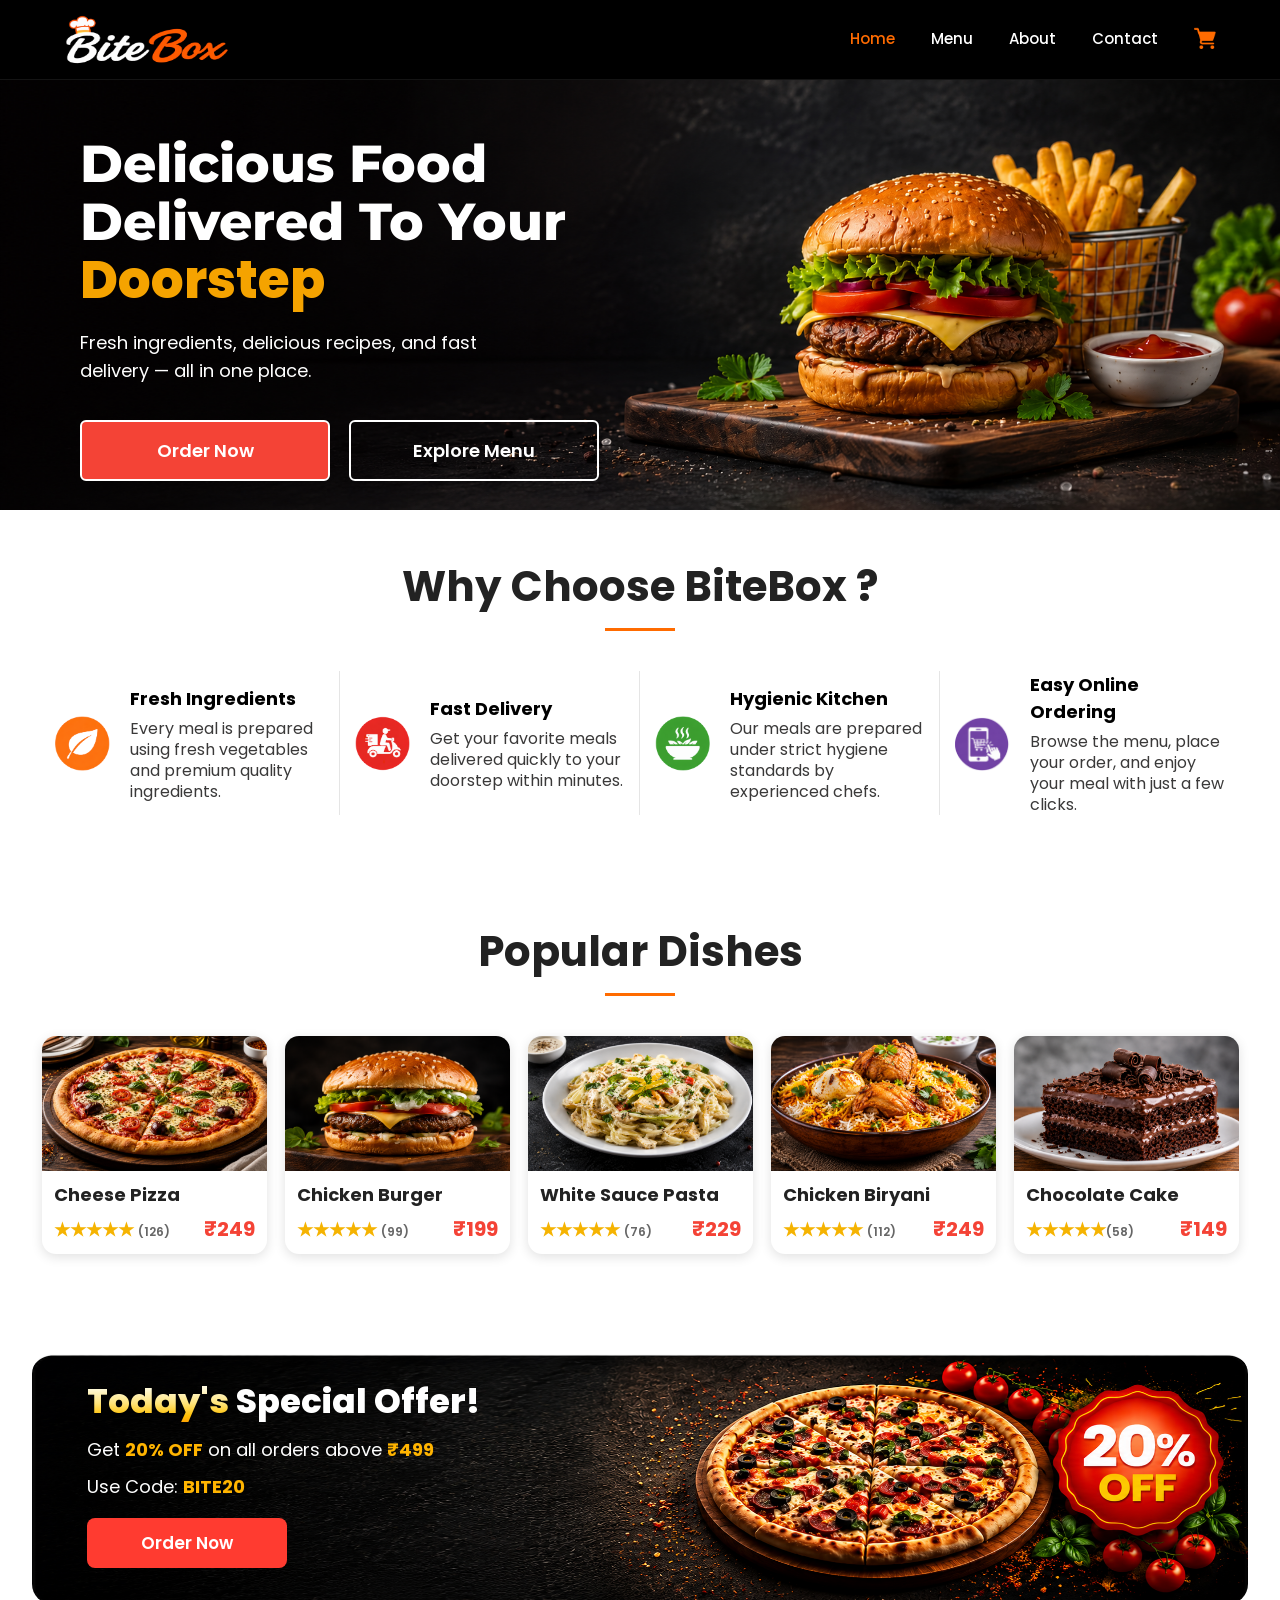
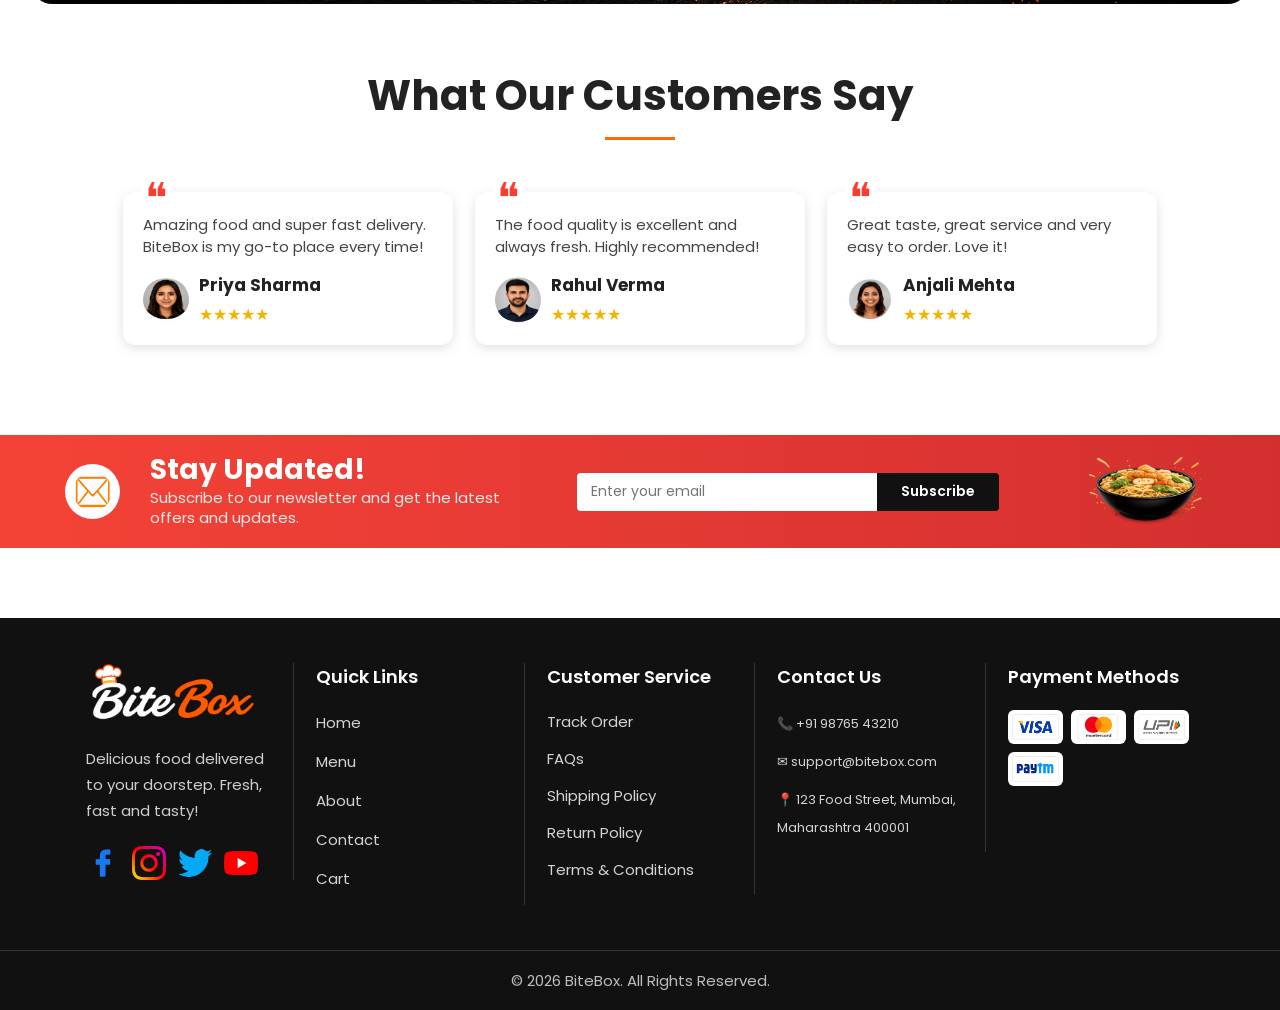
==== commit b615b45b: "Lab 13 updated code" ====
--- a/index.html
+++ b/index.html
@@ -21,11 +21,11 @@
         <!--Navigation Menu-->
         <nav>
             <a href="index.html" class="active">Home</a>
-            |
+            
             <a href="menu.html">Menu</a>
-            |
+            
             <a href="about.html">About</a>
-            |
+            
             <a href="contact.html">Contact</a>
 
             <a href="cart.html">
@@ -290,12 +290,15 @@
 
     <!-- Footer Logo Section -->
     <footer>
+        <div class="footer-container">
         <section>
             <img src="assets/images/logo.png" alt="BiteBox Logo" width="180">
             <p> Delicious food delivered to your doorstep.
                 Fresh, fast and tasty!
             </p>
 
+            <div class="footer-socials">
+
             <a href="#">
                 <img src="assets/icons/facebook.png" alt="Facebook" width="35" height="35">
             </a>
@@ -311,9 +314,10 @@
             <a href="#">
                 <img src="assets/icons/youtube.png" alt="YouTube" width="35" height="35">
             </a>
-        </section>
-
-        <hr>
+            </div>
+        </section>
+
+        
 
         <!-- Quick Links -->
 
@@ -328,7 +332,7 @@
             </ul>
         </section>
 
-        <hr>
+        
 
         <!-- Customer Service -->
         <section>
@@ -343,7 +347,7 @@
 
         </section>
 
-        <hr>
+        
 
         <!-- Contact Information -->
 
@@ -354,25 +358,27 @@
             <p> 📍 123 Food Street, Mumbai, Maharashtra 400001 </p>
         </section>
 
-        <hr>
+    
 
         <!-- Payment Methods -->
 
         <section>
             <h3>Payment Methods</h3>
-            <img src="assets/images/visa.png" alt="Visa" width="60">
-            <img src="assets/images/mastercard.png" alt="MasterCard" width="60">
-            <img src="assets/images/upi.png" alt="UPI" width="60">
-            <img src="assets/images/paytm.png" alt="Paytm" width="60">
-        </section>
-
-        <hr>
+            <div class="payment-icons">
+            <img src="assets/images/visa.png" alt="Visa" >
+            <img src="assets/images/mastercard.png" alt="MasterCard" >
+            <img src="assets/images/upi.png" alt="UPI" >
+            <img src="assets/images/paytm.png" alt="Paytm">
+            </div>
+        </section>
+    </div>
+
+    
         <p> © 2026 BiteBox. All Rights Reserved. </p>
 
     </footer>
 
 
-
 </body>
 
 </html>
--- a/css/style.css
+++ b/css/style.css
@@ -7,47 +7,80 @@
     font-family: "Poppins", sans-serif;
 }
 
-/* Website Header */
-
-header {
-    background-color: #ffffff;
-    padding: 10px 50px;
-    border-bottom: 2px solid #e5e5e5;
-}
-
-/* Website Logo */
-
-.logo {
-    width: 170px;
-    height: auto;
-}
-
-/* Navigation Links */
-
-nav a {
-
-    text-decoration: none;
-    color: #333333;
-    font-size: 18px;
-    font-weight: 600;
-    margin: 0 12px;
-
-}
-
-/* Navigation Link Hover Effect */
-
-nav a:hover {
+
+
+
+header{
+    width:100%;
+    height:80px;
+    padding:0 60px;
+background: black;
+    /* background:#111111; */
+    /* background:white; */
+    border-bottom:1px solid rgba(255,255,255,.08);
+
+    display:flex;
+    justify-content:space-between;
+    align-items:center;
+
+    position:sticky;
+    top:0;
+    z-index:1000;
+}
+
+
+
+.logo{
+    width:170px;
+    height:50px;
+}
+header nav{
+    display:flex;
+    align-items:center;
+    gap:28px;
+    
+}
+
+header nav a{
+    display:flex;
+    align-items:center;
+    justify-content:center;
+
+    height:80px;
+    padding:0 4px;
+
+    text-decoration:none;
+    color:#ffffff;
+    /* color: black; */
+    font-size:15px;
+    font-weight:500;
+
+    border-bottom:3px solid transparent;
+}
+
+.cart-icon img{
+    display:block;
+    width:22px;
+    height:22px;
+}
+
+
+.cart-icon:hover img{
+    transform:scale(1.1);
+}
+
+
+
+header nav a:hover{
+    color:#ff6b00;
+}
+
+
+
+/* Active Navigation Link */
+
+nav a.active {
     color: #ff6b00;
-}
-
-/* Active Navigation Link */
-
-nav a.active {
-
-    color: #ff6b00;
-    border-bottom: 3px solid #ff6b00;
-    padding-bottom: 10px;
-
 }
 
 
@@ -506,7 +539,9 @@
 
 #newsletter{
     width:100%;
-    margin:10px 0 0;
+    /* margin:10px 0 0; */
+    margin-top: 50px;
+    margin-bottom: 0px;
     padding:10px 65px;
     background:linear-gradient(to right,#f44336,#e53935,#d32f2f);
     display:flex;
@@ -974,6 +1009,451 @@
 }
 
 
+/*--------------------------------- Contact Information Section ---------------------------------*/
+
+/* Section */
+
+#contact-info{
+    background:#ffffff;
+    /* padding:80px 60px; */
+    padding-top: 60px;;
+}
+
+/* Section Title */
+
+#contact-info .section-title{
+    text-align:center;
+    margin-bottom:50px;
+}
+
+/* Small Heading */
+
+#contact-info .section-title h4{
+    color:#ff6b00;
+    font-size:24px;
+    font-family:"Allura",cursive;
+    font-weight:400;
+    margin-bottom:6px;
+    position:relative;
+    display:inline-block;
+}
+
+#contact-info .section-title h4::before,
+#contact-info .section-title h4::after{
+    content:"";
+    width:55px;
+    height:2px;
+    background:#ff6b00;
+    position:absolute;
+    top:50%;
+}
+
+#contact-info .section-title h4::before{
+    right:105%;
+}
+
+#contact-info .section-title h4::after{
+    left:105%;
+}
+
+/* Main Heading */
+
+#contact-info .section-title h2{
+    font-size:44px;
+    font-weight:700;
+    color:#222222;
+}
+
+/* Cards Container */
+
+.contact-container{
+    display:flex;
+    justify-content:center;
+    gap:28px;
+}
+
+/* Contact Card */
+
+.contact-container article{
+    width:280px;
+    background:#ffffff;
+    text-align:center;
+    padding:35px 25px;
+    border-radius:14px;
+    box-shadow:0 5px 18px rgba(0,0,0,.10);
+    height: 300px;
+}
+
+/* Main Icons */
+
+.contact-container article>img:first-child{
+    width:70px;
+    height:70px;
+    background:#fff2e8;
+    padding:18px;
+    box-sizing:border-box;
+    border-radius:50%;
+    margin-bottom:20px;
+}
+
+/* Card Heading */
+
+.contact-container article h3{
+    font-size:20px;
+    color:#222222;
+    margin-bottom:15px;
+}
+
+/* Card Details */
+
+.contact-container article p{
+    font-size:15px;
+    color:#555555;
+    line-height:28px;
+    margin:0;
+}
+
+/* Social Icons */
+
+.contact-container article a{
+    text-decoration:none;
+    margin:0 5px;
+    display:inline-block;
+}
+
+.contact-container article a img{
+    width:30px;
+    height:30px;
+    margin-top:8px;
+}
+
+/* Card Hover */
+
+.contact-container article:hover{
+    box-shadow:0 10px 25px rgba(0,0,0,.15);
+}
+
+
+
+
+
+
+
+
+/*================ Contact Details Section =================*/
+
+#contact-details{
+    width:95%;
+    /* margin:60px auto; */
+    margin-top: 60px;
+    margin-left: 30px;
+    background:#fff8f4;
+    padding:30px;
+    border-radius:18px;
+    display:flex;
+    justify-content:space-between;
+    align-items:stretch;
+    gap:35px;
+    box-sizing:border-box;
+}
+
+/*================ Left Column =================*/
+
+.left-column{
+    width:40%;
+    display:flex;
+    flex-direction:column;
+}
+
+/* Business Hours Card */
+
+.business-card{
+    /* background:#ffffff; */
+    padding:22px;
+    border-radius:14px;
+    /* box-shadow:0 4px 12px rgba(0,0,0,.08); */
+}
+
+/* Heading */
+
+.business-card h2{
+    font-size:30px;
+    font-weight:700;
+    color:#222222;
+    margin-bottom:10px;
+}
+
+/* Orange Line */
+
+.business-card hr{
+    width:55px;
+    height:3px;
+    background:#ff6b00;
+    border:none;
+    margin-bottom:20px;
+}
+
+/* Content */
+
+.business-content{
+    display:flex;
+    gap:18px;
+    align-items:flex-start;
+}
+
+/* Clock Icon */
+
+.business-content img{
+    width:48px;
+    height:48px;
+    margin-top:5px;
+}
+
+/* Table */
+
+.business-card table{
+    width:100%;
+    border-collapse:collapse;
+}
+
+.business-card td{
+    padding:10px 0;
+    font-size:14px;
+    color:#555555;
+}
+
+.business-card td:last-child{
+    text-align:right;
+    font-weight:600;
+    color:#222222;
+}
+
+/*================ Event Card =================*/
+
+.event-card{
+    margin-top:15px;
+    background:#fff4ee;
+    border-radius:14px;
+    padding:18px;
+    display:flex;
+    align-items:center;
+    gap:18px;
+    flex:1;
+    border-style: solid;
+    border-color: white;
+}
+
+/* Event Icon */
+
+.event-card img{
+    width:58px;
+    height:58px;
+    background:white;
+    padding:14px;
+    border-radius:50%;
+    box-sizing:border-box;
+    flex-shrink:0;
+}
+
+/* Event Heading */
+
+.event-card h3{
+    font-size:22px;
+    color:#222222;
+    margin-bottom:8px;
+}
+
+/* Event Text */
+
+.event-card p{
+    font-size:14px;
+    color:#666666;
+    line-height:22px;
+    margin-bottom:15px;
+}
+
+/* Button */
+
+.event-card a{
+    display:inline-block;
+    background:#ff6b00;
+    color:#ffffff;
+    text-decoration:none;
+    padding:10px 24px;
+    border-radius:30px;
+    font-size:14px;
+    font-weight:600;
+}
+
+/*================ Right Column =================*/
+
+.right-column{
+    width:66%;
+    /* background:#ffffff; */
+    padding:22px;
+    border-radius:14px;
+    /* box-shadow:0 4px 12px rgba(0,0,0,.08); */
+}
+
+/* Heading */
+
+.right-column h2{
+    font-size:30px;
+    font-weight:700;
+    color:#222222;
+    margin-bottom:10px;
+}
+
+/* Orange Line */
+
+.right-column hr{
+    width:55px;
+    height:3px;
+    background:#ff6b00;
+    border:none;
+    margin-bottom:20px;
+}
+
+/*================ Form =================*/
+
+.form-row{
+    display:flex;
+    gap:20px;
+    margin-bottom:15px;
+}
+
+.form-row input{
+    width:50%;
+    height:50px;
+    padding:0 14px;
+    border:1px solid #e5e5e5;
+    border-radius:5px;
+    font-size:14px;
+    font-family:Poppins,sans-serif;
+    box-sizing:border-box;
+    outline:none;
+}
+
+/* Textarea */
+
+textarea{
+    width:100%;
+    height:120px;
+    padding:14px;
+    border:1px solid #e5e5e5;
+    border-radius:5px;
+    resize:none;
+    margin-bottom:15px;
+    font-size:14px;
+    font-family:Poppins,sans-serif;
+    box-sizing:border-box;
+    outline:none;
+}
+
+/* Focus */
+
+.form-row input:focus,
+textarea:focus{
+    border-color:#ff6b00;
+}
+
+/* Button */
+
+.contact-form-button{
+    width:100%;
+    height:42px;
+    background:#ff6b00;
+    color:#ffffff;
+    border:none;
+    border-radius:5px;
+    font-size:14px;
+    font-weight:600;
+    font-family:Poppins,sans-serif;
+    cursor:pointer;
+}
+
+/* Hover Effects */
+
+.event-card a:hover,
+.contact-form-button:hover{
+    background:#e65c00;
+}
+
+
+/*========================================= Restaurant Location Section===================================*/
+
+
+#google-map{
+    background:#ffffff;
+    padding:100px 50px 70px;
+}
+
+
+#google-map .section-title{
+    text-align:center;
+    margin-bottom:30px;
+}
+
+#google-map .section-title h4{
+    color:#ff6b00;
+    font-size:28px;
+    font-family:"Allura",cursive;
+    font-weight:400;
+    display:inline-block;
+    position:relative;
+    margin-bottom:8px;
+}
+
+#google-map .section-title h4::before,
+#google-map .section-title h4::after{
+    content:"";
+    width:55px;
+    height:2px;
+    background:#ff6b00;
+    position:absolute;
+    top:50%;
+}
+
+#google-map .section-title h4::before{
+    right:110%;
+}
+
+#google-map .section-title h4::after{
+    left:110%;
+}
+
+#google-map .section-title h2{
+    font-size:40px;
+    color:#222222;
+    margin-bottom:12px;
+}
+
+#google-map .section-title p{
+    font-size:15px;
+    color:#666666;
+    line-height:24px;
+    max-width:650px;
+    margin:auto;
+}
+
+
+#google-map iframe{
+    width:100%;
+    height:380px;
+    display:block;
+    border:none;
+    border-radius:16px;
+    overflow:hidden;
+    box-shadow:0 8px 20px rgba(0,0,0,.12);
+}
+
+
+
+
+
+
+
+
 
 
 /*---------------------------------about page CSS ---------------------------------------*/
@@ -1088,6 +1568,7 @@
     justify-content:center;
     align-items:center;
     gap:70px;
+    margin-left: 10px;
 }
 
 /* Restaurant Image */
@@ -1546,4 +2027,470 @@
     width: 720px;
     margin: 0 auto;
 
+}
+
+
+
+
+#cart-details{
+    width:92%;
+    margin:60px auto 30px;
+    display:flex;
+    justify-content:space-between;
+    align-items:flex-start;
+    gap:30px;
+}
+
+
+
+#shopping-cart{
+    width:65%;
+    background:#ffffff;
+    border:1px solid #ececec;
+    border-radius:14px;
+    overflow:hidden;
+    /* box-shadow:0 5px 18px rgba(0,0,0,.08); */
+}
+
+#shopping-cart table{
+    width:100%;
+    border-collapse:collapse;
+}
+
+#shopping-cart thead{
+    background:#fff6ef;
+}
+
+#shopping-cart th{
+    padding:20px 15px;
+    font-size:18px;
+    font-weight:600;
+    color:#222;
+    text-align:center;
+}
+
+
+#shopping-cart th:first-child{
+    width:40%;
+    text-align:center;
+}
+
+#shopping-cart td:first-child{
+    width:40%;
+    text-align:left;
+}
+
+#shopping-cart td{
+    padding:16px;
+    border-top:1px solid #ececec;
+    vertical-align:middle;
+    text-align:center;
+}
+
+
+
+.cart-item{
+    display:flex;
+    align-items:center;
+    gap:16px;
+}
+
+.cart-item img{
+    width:90px;
+    height:62px;
+    object-fit:cover;
+    border-radius:8px;
+}
+
+.cart-item h3{
+    font-size:18px;
+    font-weight:600;
+    color:#222;
+    margin-bottom:5px;
+}
+
+.cart-item p{
+    font-size:14px;
+    color:#666;
+    line-height:21px;
+}
+
+
+
+#shopping-cart td:nth-child(2),
+#shopping-cart td:nth-child(4){
+    font-size:18px;
+    font-weight:600;
+    color:#333;
+}
+
+
+
+.quantity-box{
+    width:122px;
+    height:40px;
+    margin:auto;
+
+    display:flex;
+    align-items:center;
+    justify-content:space-between;
+
+    border:1px solid #dddddd;
+    border-radius:8px;
+    overflow:hidden;
+    background:#ffffff;
+}
+
+.quantity-box button{
+    width:38px;
+    height:40px;
+
+    border:none;
+    background:#ffffff;
+
+    font-size:22px;
+    font-weight:600;
+    color:#444;
+
+    cursor:pointer;
+}
+
+.quantity-box button:first-child{
+    border-right:1px solid #e5e5e5;
+}
+
+.quantity-box button:last-child{
+    border-left:1px solid #e5e5e5;
+}
+
+.quantity-box span{
+    width:46px;
+    text-align:center;
+    font-size:18px;
+    font-weight:600;
+}
+
+
+
+#shopping-cart td:last-child img{
+    width:22px;
+    height:22px;
+    cursor:pointer;
+}
+
+#shopping-cart tbody tr:hover{
+    background:#fffdfb;
+}
+
+
+
+
+
+#order-summary{
+    width:35%;
+    background:#ffffff;
+    border:1px solid #ececec;
+    border-radius:14px;
+    padding:24px;
+    /* box-shadow:0 5px 18px rgba(0,0,0,.08); */
+    height: 385px;
+}
+
+#order-summary h2{
+    font-size:20px;
+    margin-bottom:25px;
+    color:#222;
+}
+
+#order-summary p{
+    display:flex;
+    justify-content:space-between;
+    align-items:center;
+    margin-bottom:16px;
+    font-size:16px;
+    color:#444;
+}
+
+#order-summary hr{
+    margin:22px 0;
+    border:none;
+    border-top:1px dashed #ddd;
+}
+
+#order-summary h3{
+    display:flex;
+    justify-content:space-between;
+    align-items:center;
+    font-size:18px;
+    margin-bottom:25px;
+}
+
+#order-summary h3 span:last-child{
+    color:#ff6600;
+    font-size:20px;
+}
+
+#order-summary button{
+    width:100%;
+    height:54px;
+
+    display:flex;
+    justify-content:center;
+    align-items:center;
+
+    border:none;
+    border-radius:8px;
+
+    background:#ff6b00;
+    color:#ffffff;
+
+    font-size:18px;
+    font-weight:600;
+    font-family:'Poppins', sans-serif;
+
+    cursor:pointer;
+}
+
+#order-summary button:hover{
+    background: darkred;
+
+}
+
+#order-summary p:last-child{
+    justify-content:center;
+    gap:8px;
+    margin-top:16px;
+    font-size:14px;
+    color:#777;
+}
+
+
+
+
+
+#cart-actions{
+    width:92%;
+    margin:25px auto 60px;
+
+    display:flex;
+    justify-content:flex-start;
+    align-items:center;
+    gap:250px;
+}
+
+#cart-actions a,
+#cart-actions button{
+    width:220px;
+    height:56px;
+
+    display:flex;
+    justify-content:center;
+    align-items:center;
+    gap:10px;
+
+    border-radius:8px;
+    font-size:18px;
+    font-weight:500;
+}
+
+#cart-actions a img,
+#cart-actions button img{
+    width:20px;
+    height:20px;
+    object-fit:contain;
+    flex-shrink:0;
+}
+
+#cart-actions a{
+    width:260px;
+    height:56px;
+
+    display:flex;
+    justify-content:center;
+    align-items:center;
+    gap:10px;
+
+    padding:0 20px;
+
+    background:#ffffff;
+    border:1px solid #dddddd;
+    border-radius:8px;
+
+    text-decoration:none;
+    color:#333333;
+    font-size:18px;
+    font-weight:500;
+
+    white-space:nowrap;
+}
+
+#cart-actions a:hover{
+    background:#fafafa;
+}
+
+#cart-actions button{
+    display:flex;
+    align-items:center;
+    justify-content:center;
+    gap:10px;
+
+    padding:14px 22px;
+
+    background:#fff5f5;
+    color:#ff4d4d;
+
+    border:1px solid #ffd5d5;
+    border-radius:8px;
+
+    font-size:18px;
+    font-weight:500;
+
+    cursor:pointer;
+
+    transition:.3s;
+}
+
+#cart-actions button:hover{
+    background:#ffeaea;
+}
+
+/*=========================================  Footer Section=========================================*/
+
+footer{
+    background:#111111;
+    color:#ffffff;
+    margin-top:70px;
+}
+
+/* Main Footer Layout */
+
+.footer-container{
+    width:90%;
+    margin:auto;
+    padding:45px 0;
+    display:flex;
+    justify-content:space-between;
+    align-items:flex-start;
+}
+
+/* Footer Columns */
+
+.footer-container section{
+    width:20%;
+    padding:0 22px;
+    border-right:1px solid rgba(255,255,255,.15);
+}
+
+.footer-container section:last-child{
+    border-right:none;
+}
+
+
+
+.footer-container section:first-child > img{
+    width:170px;
+    height:auto;
+    margin-bottom:18px;
+}
+
+.footer-container section:first-child p{
+    color:#cfcfcf;
+    font-size:15px;
+    line-height:26px;
+    margin-bottom:22px;
+}
+
+
+
+.footer-socials{
+    display:flex;
+    align-items:center;
+    gap:12px;
+}
+
+.footer-socials a{
+    display:flex;
+}
+
+.footer-socials img{
+    width:34px;
+    height:34px;
+    transition:.3s;
+}
+
+
+
+
+.footer-container h3{
+    font-size:18px;
+    font-weight:600;
+    color:#ffffff;
+    margin-bottom:20px;
+}
+
+
+.footer-container ul{
+    list-style:none;
+}
+
+.footer-container ul li{
+    margin-bottom:14px;
+}
+
+.footer-container ul li a{
+    color:#d4d4d4;
+    text-decoration:none;
+    font-size:15px;
+    transition:.3s;
+}
+
+.footer-container ul li a:hover{
+    color:#ff6b00;
+}
+
+/* Customer Service */
+
+.footer-container section:nth-child(3) li{
+    color:#d4d4d4;
+    font-size:15px;
+    cursor:pointer;
+    transition:.3s;
+}
+
+.footer-container section:nth-child(3) li:hover{
+    color:#ff6b00;
+}
+
+
+
+.footer-container section:nth-child(4) p{
+    color:#d4d4d4;
+    font-size:13px;
+    line-height:28px;
+    margin-bottom:10px;
+}
+
+
+
+.payment-icons{
+    display:flex;
+    gap:8px;
+    flex-wrap:wrap;
+}
+
+.payment-icons img{
+    width:55px;
+    height:auto;
+    background:#ffffff;
+    padding:4px;
+    border-radius:6px;
+}
+
+
+footer > p{
+    border-top:1px solid rgba(255,255,255,.15);
+    text-align:center;
+    color:#bdbdbd;
+    padding:18px 0;
+    font-size:15px;
 }
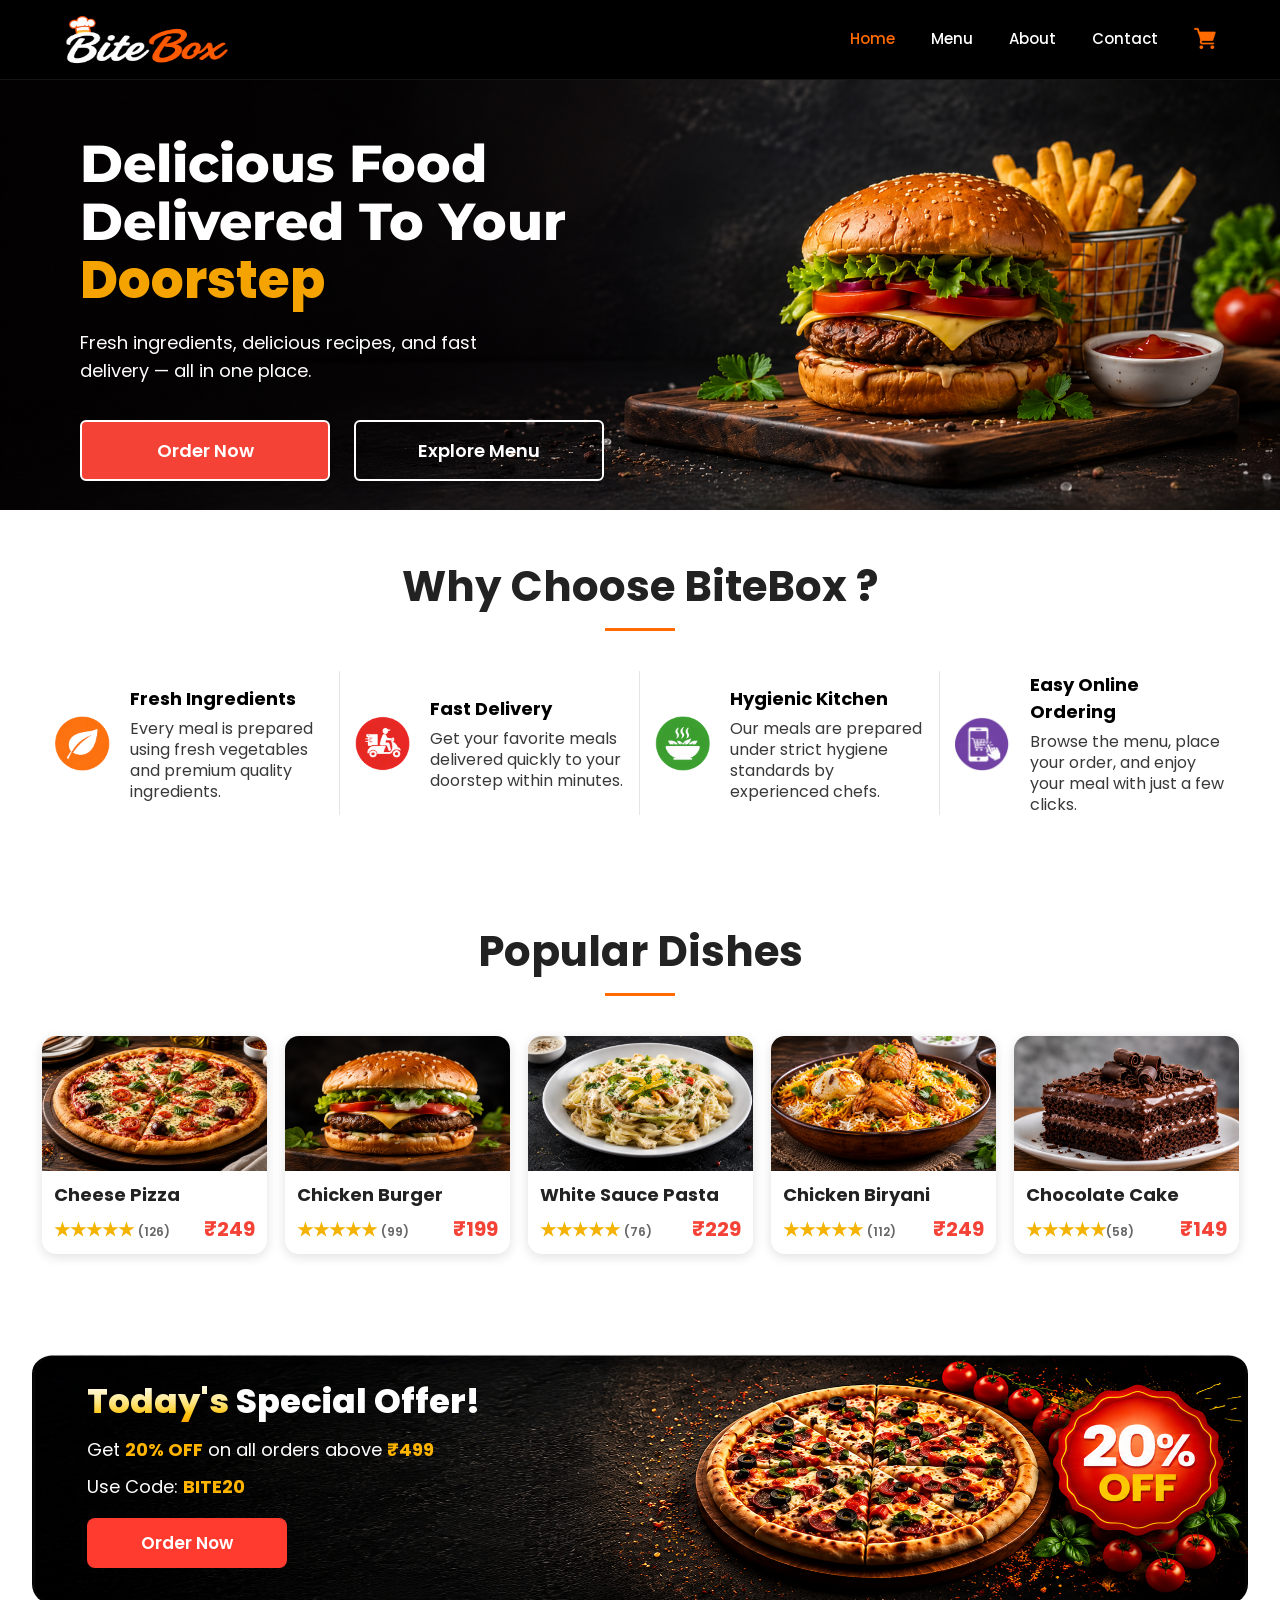
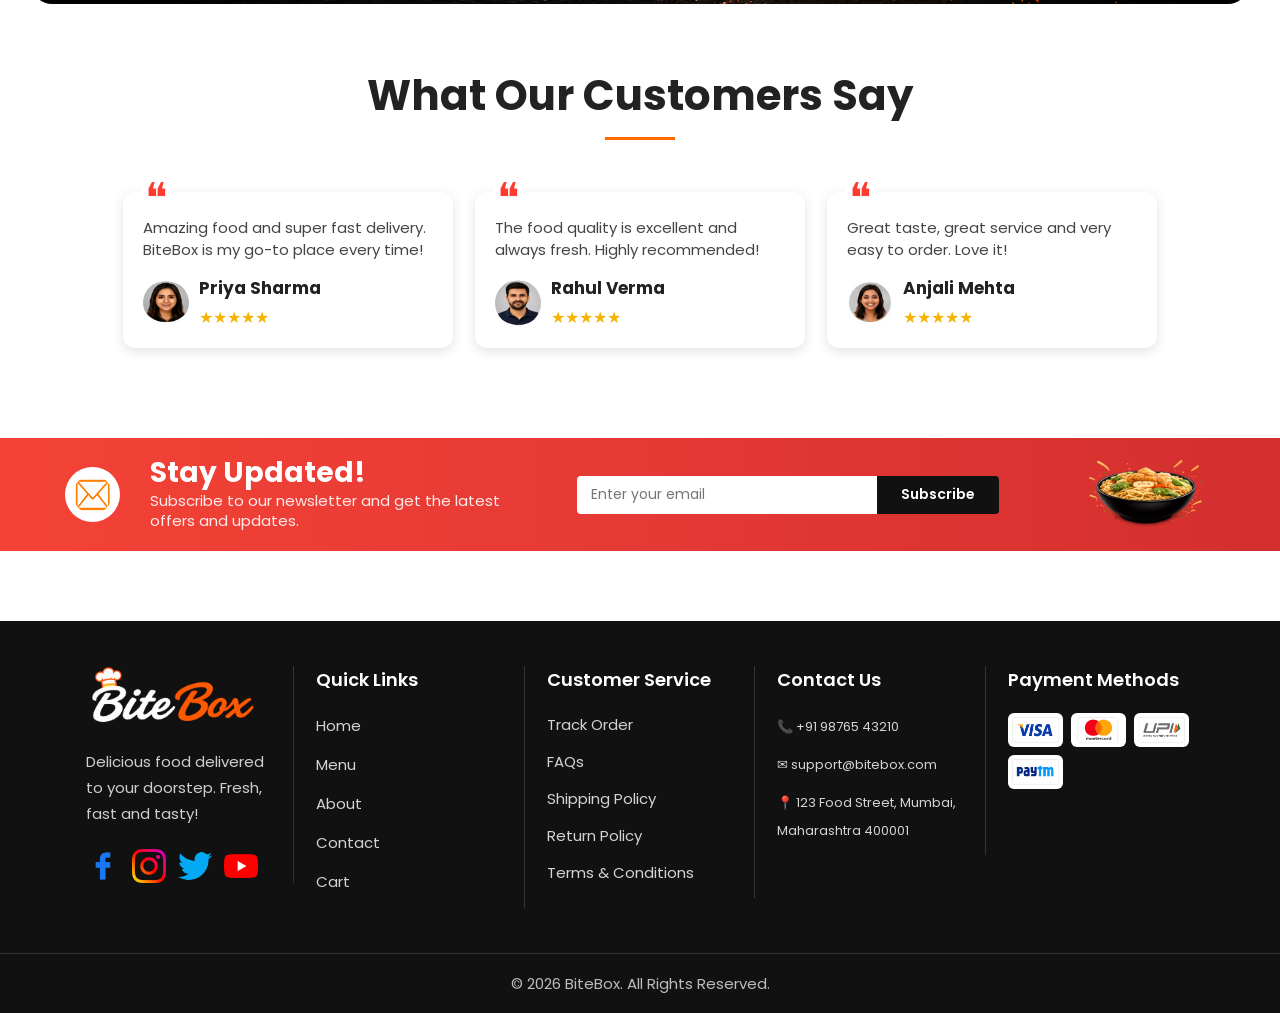
==== commit 83ea0906: "Lab 15 updated code" ====
--- a/index.html
+++ b/index.html
@@ -378,7 +378,7 @@
 
     </footer>
 
-
+<script src="js/script.js"></script>
 </body>
 
 </html>
--- a/css/style.css
+++ b/css/style.css
@@ -10,69 +10,70 @@
 
 
 
-header{
-    width:100%;
-    height:80px;
-    padding:0 60px;
-background: black;
+header {
+    width: 100%;
+    height: 80px;
+    padding: 0 60px;
+    background: black;
     /* background:#111111; */
     /* background:white; */
-    border-bottom:1px solid rgba(255,255,255,.08);
-
-    display:flex;
-    justify-content:space-between;
-    align-items:center;
-
-    position:sticky;
-    top:0;
-    z-index:1000;
-}
-
-
-
-.logo{
-    width:170px;
-    height:50px;
-}
-header nav{
-    display:flex;
-    align-items:center;
-    gap:28px;
-    
-}
-
-header nav a{
-    display:flex;
-    align-items:center;
-    justify-content:center;
-
-    height:80px;
-    padding:0 4px;
-
-    text-decoration:none;
-    color:#ffffff;
+    border-bottom: 1px solid rgba(255, 255, 255, .08);
+
+    display: flex;
+    justify-content: space-between;
+    align-items: center;
+
+    position: sticky;
+    top: 0;
+    z-index: 1000;
+}
+
+
+
+.logo {
+    width: 170px;
+    height: 50px;
+}
+
+header nav {
+    display: flex;
+    align-items: center;
+    gap: 28px;
+
+}
+
+header nav a {
+    display: flex;
+    align-items: center;
+    justify-content: center;
+
+    height: 80px;
+    padding: 0 4px;
+
+    text-decoration: none;
+    color: #ffffff;
     /* color: black; */
-    font-size:15px;
-    font-weight:500;
-
-    border-bottom:3px solid transparent;
-}
-
-.cart-icon img{
-    display:block;
-    width:22px;
-    height:22px;
-}
-
-
-.cart-icon:hover img{
-    transform:scale(1.1);
-}
-
-
-
-header nav a:hover{
-    color:#ff6b00;
+    font-size: 15px;
+    font-weight: 500;
+
+    border-bottom: 3px solid transparent;
+}
+
+.cart-icon img {
+    display: block;
+    width: 22px;
+    height: 22px;
+}
+
+
+.cart-icon:hover img {
+    transform: scale(1.1);
+}
+
+
+
+header nav a:hover {
+    color: #ff6b00;
 }
 
 
@@ -124,10 +125,12 @@
 
 
 
+
 /* Hero Buttons */
 
 .hero-buttons {
     margin-top: 25px;
+
 }
 
 .hero-buttons a {
@@ -146,7 +149,7 @@
 .order-btn {
     background-color: #F44336;
     color: white;
-    margin-right: 15px;
+    margin-right: 0;
     width: 250px;
     border: 2px solid white;
 }
@@ -156,6 +159,7 @@
     color: white;
     border: 2px solid white;
     width: 250px;
+    margin-left: 20px;
 }
 
 .order-btn:hover {
@@ -174,80 +178,80 @@
 
 /* Why Choose BiteBox Section */
 
-#features{
-    background-color:#ffffff;
-    padding:45px 25px;
-    display:flex;
-    flex-wrap:wrap;
-    justify-content:center;
+#features {
+    background-color: #ffffff;
+    padding: 45px 25px;
+    display: flex;
+    flex-wrap: wrap;
+    justify-content: center;
 }
 
 /* Section Heading */
 
-#features h2{
-    width:100%;
-    text-align:center;
-    font-size:42px;
-    font-weight:700;
-    color:#222222;
-    margin-bottom:40px;
-    position:relative;
-}
-
-#features h2::after{
-    content:"";
-    display:block;
-    width:70px;
-    height:3px;
-    background-color:#ff6b00;
-    margin:10px auto 0;
+#features h2 {
+    width: 100%;
+    text-align: center;
+    font-size: 42px;
+    font-weight: 700;
+    color: #222222;
+    margin-bottom: 40px;
+    position: relative;
+}
+
+#features h2::after {
+    content: "";
+    display: block;
+    width: 70px;
+    height: 3px;
+    background-color: #ff6b00;
+    margin: 10px auto 0;
 }
 
 /* Feature Card */
 
-#features article{
-    width:300px;
-    padding:0 15px;
-    display:flex;
-    align-items:center;
-    border-right:1px solid #e5e5e5;
-}
-
-#features article:last-child{
-    border-right:none;
+#features article {
+    width: 300px;
+    padding: 0 15px;
+    display: flex;
+    align-items: center;
+    border-right: 1px solid #e5e5e5;
+}
+
+#features article:last-child {
+    border-right: none;
 }
 
 /* Feature Icon */
 
-#features article img{
-    width:55px;
-    height:55px;
-    margin-right:20px;
-    flex-shrink:0;
+#features article img {
+    width: 55px;
+    height: 55px;
+    margin-right: 20px;
+    flex-shrink: 0;
 }
 
 /* Feature Content */
 
-#features article div{
-    flex:1;
+#features article div {
+    flex: 1;
 }
 
 /* Feature Title */
 
-#features article h3{
-    font-size:18px;
-    font-weight:700;
-    color:#000000;
-    margin-bottom:6px;
+#features article h3 {
+    font-size: 18px;
+    font-weight: 700;
+    color: #000000;
+    margin-bottom: 6px;
 }
 
 /* Feature Description */
 
-#features article p{
-    font-size:16px;
-    color:#3a3939;
-    line-height:21px;
-    margin:0;
+#features article p {
+    font-size: 16px;
+    color: #3a3939;
+    line-height: 21px;
+    margin: 0;
 }
 
 
@@ -255,281 +259,281 @@
 
 /* Popular Dishes Section */
 
-#popular-dishes{
-    background-color:#ffffff;
-    padding:60px 30px;
-    display:flex;
-    flex-wrap:wrap;
-    justify-content:center;
-    gap:18px;
+#popular-dishes {
+    background-color: #ffffff;
+    padding: 60px 30px;
+    display: flex;
+    flex-wrap: wrap;
+    justify-content: center;
+    gap: 18px;
 }
 
 /* Section Heading */
 
-#popular-dishes h2{
-    width:100%;
-    text-align:center;
-    font-size:42px;
-    font-weight:700;
-    color:#222222;
-    margin-bottom:22px;
-    position:relative;
-}
-
-#popular-dishes h2::after{
-    content:"";
-    display:block;
-    width:70px;
-    height:3px;
-    background-color:#ff6b00;
-    margin:10px auto 0;
+#popular-dishes h2 {
+    width: 100%;
+    text-align: center;
+    font-size: 42px;
+    font-weight: 700;
+    color: #222222;
+    margin-bottom: 22px;
+    position: relative;
+}
+
+#popular-dishes h2::after {
+    content: "";
+    display: block;
+    width: 70px;
+    height: 3px;
+    background-color: #ff6b00;
+    margin: 10px auto 0;
 }
 
 /* Dish Card */
 
-#popular-dishes article{
-    width:225px;
-    background-color:#ffffff;
-    border-radius:14px;
-    overflow:hidden;
-    box-shadow:0 3px 12px rgba(0,0,0,0.12);
+#popular-dishes article {
+    width: 225px;
+    background-color: #ffffff;
+    border-radius: 14px;
+    overflow: hidden;
+    box-shadow: 0 3px 12px rgba(0, 0, 0, 0.12);
 }
 
 /* Food Image */
 
-#popular-dishes article img{
-    width:100%;
-    height:135px;
-    object-fit:cover;
-    display:block;
+#popular-dishes article img {
+    width: 100%;
+    height: 135px;
+    object-fit: cover;
+    display: block;
 }
 
 /* Dish Name */
 
-#popular-dishes article h3{
-    font-size:18px;
-    font-weight:700;
-    color:#222222;
-    margin:10px 12px 6px;
+#popular-dishes article h3 {
+    font-size: 18px;
+    font-weight: 700;
+    color: #222222;
+    margin: 10px 12px 6px;
 }
 
 /* Rating & Price */
 
-#popular-dishes .details{
-    display:flex;
-    justify-content:space-between;
-    align-items:center;
-    padding:0 12px 10px;
+#popular-dishes .details {
+    display: flex;
+    justify-content: space-between;
+    align-items: center;
+    padding: 0 12px 10px;
 }
 
 /* Ratings */
 
-#popular-dishes .ratings{
-    color:#f5b301;
-    font-size:18px;
-    font-weight:600;
-    margin:0;
+#popular-dishes .ratings {
+    color: #f5b301;
+    font-size: 18px;
+    font-weight: 600;
+    margin: 0;
 }
 
 /* Review Count */
 
-#popular-dishes .ratings small{
-    color:#666666;
-    font-size:12px;
+#popular-dishes .ratings small {
+    color: #666666;
+    font-size: 12px;
 }
 
 /* Price */
 
-#popular-dishes .price{
-    color:#f44336;
-    font-size:20px;
-    font-weight:700;
-    margin:0;
+#popular-dishes .price {
+    color: #f44336;
+    font-size: 20px;
+    font-weight: 700;
+    margin: 0;
 }
 
 /* Hover Effect */
 
-#popular-dishes article:hover{
-    box-shadow:0 8px 22px rgba(0,0,0,0.18);
+#popular-dishes article:hover {
+    box-shadow: 0 8px 22px rgba(0, 0, 0, 0.18);
 }
 
 
 
 /*--------------------------------- Today's Special Offer Section ---------------------------------*/
 
-#offer{
-    width:95%;
-    height:250px;
-    margin:40px auto;
-    padding:28px 55px;
-    box-sizing:border-box;
-    background-image:url("../assets/images/offer-banner.png");
-    background-repeat:no-repeat;
-    background-size:100% 100%;
-    background-position:center;
-    border-radius:20px;
+#offer {
+    width: 95%;
+    height: 250px;
+    margin: 40px auto;
+    padding: 28px 55px;
+    box-sizing: border-box;
+    background-image: url("../assets/images/offer-banner.png");
+    background-repeat: no-repeat;
+    background-size: 100% 100%;
+    background-position: center;
+    border-radius: 20px;
 }
 
 /* Offer Content */
 
-.offer-content{
-    width:38%;
+.offer-content {
+    width: 38%;
 }
 
 /* Heading */
 
-.offer-content h2{
-    font-size:34px;
-    font-weight:800;
-    color:#ffffff;
-    line-height:1.15;
-    margin-bottom:15px;
-}
-
-.offer-content h2 span{
-    background:linear-gradient(180deg,#ffffff 0%,#fff9d8 25%,#ffe47a 55%,#ffc107 80%,#ff9800 100%);
-    -webkit-background-clip:text;
-    -webkit-text-fill-color:transparent;
-    background-clip:text;
+.offer-content h2 {
+    font-size: 34px;
+    font-weight: 800;
+    color: #ffffff;
+    line-height: 1.15;
+    margin-bottom: 15px;
+}
+
+.offer-content h2 span {
+    background: linear-gradient(180deg, #ffffff 0%, #fff9d8 25%, #ffe47a 55%, #ffc107 80%, #ff9800 100%);
+    -webkit-background-clip: text;
+    -webkit-text-fill-color: transparent;
+    background-clip: text;
 }
 
 /* Description */
 
-.offer-content p{
-    font-size:18px;
-    color:#ffffff;
-    line-height:1.5;
-    margin-bottom:10px;
-}
-
-.offer-content strong{
-    color:#ffb400;
+.offer-content p {
+    font-size: 18px;
+    color: #ffffff;
+    line-height: 1.5;
+    margin-bottom: 10px;
+}
+
+.offer-content strong {
+    color: #ffb400;
 }
 
 /* Button */
 
-.offer-content a{
-    display:inline-block;
-    margin-top:8px;
-    padding:12px 32px;
-    background:#ff3b30;
-    color:#ffffff;
-    text-decoration:none;
-    font-size:17px;
-    font-weight:600;
-    border-radius:8px;
+.offer-content a {
+    display: inline-block;
+    margin-top: 8px;
+    padding: 12px 32px;
+    background: #ff3b30;
+    color: #ffffff;
+    text-decoration: none;
+    font-size: 17px;
+    font-weight: 600;
+    border-radius: 8px;
     width: 200px;
     text-align: center;
 }
 
-.offer-content a:hover{
+.offer-content a:hover {
     background-color: #D32F2F;
 }
 
 
 /*--------------------------------- Customer Reviews Section ---------------------------------*/
 
-#reviews{
-    background:#ffffff;
-    padding:20px 30px 40px;
-    display:flex;
-    flex-wrap:wrap;
-    justify-content:center;
-    gap:22px;
+#reviews {
+    background: #ffffff;
+    padding: 20px 30px 40px;
+    display: flex;
+    flex-wrap: wrap;
+    justify-content: center;
+    gap: 22px;
 }
 
 /* Section Heading */
 
-#reviews h2{
-    width:100%;
-    text-align:center;
-    font-size:42px;
-    font-weight:700;
-    color:#222222;
-    margin-bottom:30px;
-    position:relative;
-}
-
-#reviews h2::after{
-    content:"";
-    display:block;
-    width:70px;
-    height:3px;
-    background:#ff6b00;
-    margin:10px auto 0;
+#reviews h2 {
+    width: 100%;
+    text-align: center;
+    font-size: 42px;
+    font-weight: 700;
+    color: #222222;
+    margin-bottom: 30px;
+    position: relative;
+}
+
+#reviews h2::after {
+    content: "";
+    display: block;
+    width: 70px;
+    height: 3px;
+    background: #ff6b00;
+    margin: 10px auto 0;
 }
 
 /* Review Card */
 
-#reviews article{
-    width:330px;
-    background:#ffffff;
-    padding:22px 20px 18px;
-    border-radius:12px;
-    box-shadow:0 3px 12px rgba(0,0,0,0.12);
-    position:relative;
+#reviews article {
+    width: 330px;
+    background: #ffffff;
+    padding: 25px 20px 18px;
+    border-radius: 12px;
+    box-shadow: 0 3px 12px rgba(0, 0, 0, 0.12);
+    position: relative;
 }
 
 /* Quote Icon */
 
-#reviews article::before{
-    content:"❝";
-    position:absolute;
-    top:-14px;
-    left:18px;
-    font-size:42px;
-    color:#ff3b30;
-    background:#ffffff;
-    line-height:1;
-    padding:0 4px;
+#reviews article::before {
+    content: "❝";
+    position: absolute;
+    top: -14px;
+    left: 18px;
+    font-size: 42px;
+    color: #ff3b30;
+    background: #ffffff;
+    line-height: 1;
+    padding: 0 4px;
 }
 
 /* Review Text */
 
-#reviews article>p{
-    font-size:15px;
-    color:#444444;
-    line-height:22px;
-    margin:0 0 14px;
+#reviews article>p {
+    font-size: 15px;
+    color: #444444;
+    line-height: 22px;
+    margin: 0 0 14px;
 }
 
 /* Customer Section */
 
-#reviews .customer{
-    display:flex;
-    align-items:center;
+#reviews .customer {
+    display: flex;
+    align-items: center;
 }
 
 /* Customer Image */
 
-#reviews .customer img{
-    width:46px;
-    height:46px;
-    border-radius:50%;
-    object-fit:cover;
-    margin-right:10px;
+#reviews .customer img {
+    width: 46px;
+    height: 46px;
+    border-radius: 50%;
+    object-fit: cover;
+    margin-right: 10px;
 }
 
 /* Customer Name */
 
-#reviews .customer h3{
-    font-size:17px;
-    font-weight:700;
-    color:#222222;
-    margin:0 0 4px;
+#reviews .customer h3 {
+    font-size: 17px;
+    font-weight: 700;
+    color: #222222;
+    margin: 0 0 4px;
 }
 
 /* Rating */
 
-#reviews .customer span{
-    color:#f5b301;
-    font-size:16px;
+#reviews .customer span {
+    color: #f5b301;
+    font-size: 16px;
 }
 
 /* Hover Effect */
 
-#reviews article:hover{
-    box-shadow:0 8px 20px rgba(0,0,0,0.18);
+#reviews article:hover {
+    box-shadow: 0 8px 20px rgba(0, 0, 0, 0.18);
 }
 
 
@@ -537,101 +541,101 @@
 
 /* Newsletter Section */
 
-#newsletter{
-    width:100%;
+#newsletter {
+    width: 100%;
     /* margin:10px 0 0; */
     margin-top: 50px;
     margin-bottom: 0px;
-    padding:10px 65px;
-    background:linear-gradient(to right,#f44336,#e53935,#d32f2f);
-    display:flex;
-    justify-content:space-between;
-    align-items:center;
-    box-sizing:border-box;
+    padding: 10px 65px;
+    background: linear-gradient(to right, #f44336, #e53935, #d32f2f);
+    display: flex;
+    justify-content: space-between;
+    align-items: center;
+    box-sizing: border-box;
 }
 
 /* Left Content */
 
-.newsletter-content{
-    display:flex;
-    align-items:center;
-    gap:30px;
+.newsletter-content {
+    display: flex;
+    align-items: center;
+    gap: 30px;
 }
 
 /* Mail Icon */
 
-.newsletter-content img{
-    width:55px;
-    height:55px;
-    background:#ffffff;
-    border-radius:50%;
-    padding:8px;
+.newsletter-content img {
+    width: 55px;
+    height: 55px;
+    background: #ffffff;
+    border-radius: 50%;
+    padding: 8px;
 }
 
 /* Heading */
 
-.newsletter-content h2{
-    font-size:28px;
-    font-weight:700;
-    color:#ffffff;
-    margin-bottom:2px;
-    line-height:1.1;
+.newsletter-content h2 {
+    font-size: 28px;
+    font-weight: 700;
+    color: #ffffff;
+    margin-bottom: 2px;
+    line-height: 1.1;
 }
 
 /* Description */
 
-.newsletter-content p{
-    font-size:15px;
-    color:#ffeaea;
-    line-height:20px;
-    margin:0;
+.newsletter-content p {
+    font-size: 15px;
+    color: #ffeaea;
+    line-height: 20px;
+    margin: 0;
 }
 
 /* Newsletter Form */
 
-.newsletter-form{
-    display:flex;
-    align-items:center;
+.newsletter-form {
+    display: flex;
+    align-items: center;
 }
 
 /* Email Input */
 
-.newsletter-form input{
-    width:300px;
-    height:38px;
-    border:none;
-    outline:none;
-    padding:0 14px;
-    font-size:14px;
-    border-radius:4px 0 0 4px;
+.newsletter-form input {
+    width: 300px;
+    height: 38px;
+    border: none;
+    outline: none;
+    padding: 0 14px;
+    font-size: 14px;
+    border-radius: 4px 0 0 4px;
 }
 
 /* Subscribe Button */
 
-.newsletter-form button{
-    height:38px;
-    padding:0 24px;
-    border:none;
-    background:#111111;
-    color:#ffffff;
-    font-size:14px;
-    font-weight:600;
-    cursor:pointer;
-    border-radius:0 4px 4px 0;
+.newsletter-form button {
+    height: 38px;
+    padding: 0 24px;
+    border: none;
+    background: #111111;
+    color: #ffffff;
+    font-size: 14px;
+    font-weight: 600;
+    cursor: pointer;
+    border-radius: 0 4px 4px 0;
 }
 
 /* Newsletter Image */
 
-.newsletter-image img{
-    width:140px;
-    height:auto;
-    display:block;
+.newsletter-image img {
+    width: 140px;
+    height: auto;
+    display: block;
 }
 
 /* Hover Effect */
 
-.newsletter-form button:hover{
-    background:#000000;
+.newsletter-form button:hover {
+    background: #000000;
 }
 
 
@@ -680,92 +684,92 @@
 
 /* Browse Categories Section */
 
-#categories{
-    background-color:#ffffff;
-    padding:60px 30px;
-    text-align:center;
-     border-bottom:2px solid #e5e5e5;
+#categories {
+    background-color: #ffffff;
+    padding: 60px 30px;
+    text-align: center;
+    border-bottom: 2px solid #e5e5e5;
 }
 
 /* Section Heading */
 
-#categories h2{
-    font-size:42px;
-    font-weight:700;
-    color:#222222;
-    margin-bottom:45px;
-}
-
-#categories h2 span{
-    display:inline-block;
-    width:70px;
-    height:3px;
-    background:#ff3b30;
-    vertical-align:middle;
-    margin:10px 50px;
-    position:relative;
-}
-
-#categories h2 span::before{
-    content:"";
-    width:8px;
-    height:8px;
-    background:#ff3b30;
-    border-radius:50%;
-    position:absolute;
-    top:-2px;
-}
-
-#categories h2 span:first-child::before{
-    right:-12px;
-}
-
-#categories h2 span:last-child::before{
-    left:-12px;
+#categories h2 {
+    font-size: 42px;
+    font-weight: 700;
+    color: #222222;
+    margin-bottom: 45px;
+}
+
+#categories h2 span {
+    display: inline-block;
+    width: 70px;
+    height: 3px;
+    background: #ff3b30;
+    vertical-align: middle;
+    margin: 10px 50px;
+    position: relative;
+}
+
+#categories h2 span::before {
+    content: "";
+    width: 8px;
+    height: 8px;
+    background: #ff3b30;
+    border-radius: 50%;
+    position: absolute;
+    top: -2px;
+}
+
+#categories h2 span:first-child::before {
+    right: -12px;
+}
+
+#categories h2 span:last-child::before {
+    left: -12px;
 }
 
 /* Categories Container */
 
-#categories div{
-    display:flex;
-    justify-content:center;
-    align-items:flex-start;
-    flex-wrap:wrap;
-    gap:55px;
+#categories div {
+    display: flex;
+    justify-content: center;
+    align-items: flex-start;
+    flex-wrap: wrap;
+    gap: 55px;
 }
 
 /* Category Item */
 
-#categories article{
-    text-align:center;
+#categories article {
+    text-align: center;
 }
 
 /* Category Icon */
 
-#categories article img{
-    width:100px;
-    height:90px;
-    padding:10px;
-    background:#ffffff;
-    border:2px solid #f2f2f2;
-    border-radius:50%;
-    object-fit:contain;
-    box-shadow:0 4px 12px rgba(0,0,0,0.12);
-    margin-bottom:15px;
+#categories article img {
+    width: 100px;
+    height: 90px;
+    padding: 10px;
+    background: #ffffff;
+    border: 2px solid #f2f2f2;
+    border-radius: 50%;
+    object-fit: contain;
+    box-shadow: 0 4px 12px rgba(0, 0, 0, 0.12);
+    margin-bottom: 15px;
 }
 
 /* Category Name */
 
-#categories article h3{
-    font-size:20px;
-    font-weight:600;
-    color:#333333;
+#categories article h3 {
+    font-size: 20px;
+    font-weight: 600;
+    color: #333333;
 }
 
 /* Hover Effect */
 
-#categories article img:hover{
-    box-shadow:0 8px 18px rgba(0,0,0,0.18);
+#categories article img:hover {
+    box-shadow: 0 8px 18px rgba(0, 0, 0, 0.18);
 }
 
 
@@ -773,160 +777,160 @@
 
 /* Menu Items Section */
 
-#menu-items{
-    background:#ffffff;
-    padding:60px 25px;
-    text-align:center;
+#menu-items {
+    background: #ffffff;
+    padding: 60px 25px;
+    text-align: center;
 }
 
 /* Section Heading */
 
-#menu-items h2{
-    font-size:42px;
-    font-weight:700;
-    color:#222222;
-    margin-bottom:40px;
-}
-
-#menu-items h2 span{
-    display:inline-block;
-    width:30px;
-    height:3px;
-    background:#ff3b30;
-    margin:0 15px;
-    position:relative;
-    vertical-align:middle;
-}
-
-#menu-items h2 span::before{
-    content:"";
-    width:8px;
-    height:8px;
-    background:#ff3b30;
-    border-radius:50%;
-    position:absolute;
-    top:-2px;
-}
-
-#menu-items h2 span:first-child::before{
-    right:-12px;
-}
-
-#menu-items h2 span:last-child::before{
-    left:-12px;
+#menu-items h2 {
+    font-size: 42px;
+    font-weight: 700;
+    color: #222222;
+    margin-bottom: 40px;
+}
+
+#menu-items h2 span {
+    display: inline-block;
+    width: 30px;
+    height: 3px;
+    background: #ff3b30;
+    margin: 0 15px;
+    position: relative;
+    vertical-align: middle;
+}
+
+#menu-items h2 span::before {
+    content: "";
+    width: 8px;
+    height: 8px;
+    background: #ff3b30;
+    border-radius: 50%;
+    position: absolute;
+    top: -2px;
+}
+
+#menu-items h2 span:first-child::before {
+    right: -12px;
+}
+
+#menu-items h2 span:last-child::before {
+    left: -12px;
 }
 
 /* Menu Items Container */
 
-#menu-items > div{
-    display:flex;
-    justify-content:center;
-    flex-wrap:wrap;
-    gap:18px;
+#menu-items>div {
+    display: flex;
+    justify-content: center;
+    flex-wrap: wrap;
+    gap: 18px;
 }
 
 /* Menu Item Card */
 
-#menu-items article{
-    width:235px;
-    background:#ffffff;
-    border:1px solid #ececec;
-    border-radius:10px;
-    overflow:hidden;
-    box-shadow:0 3px 10px rgba(0,0,0,0.10);
-    text-align:left;
-    position:relative;
+#menu-items article {
+    width: 235px;
+    background: #ffffff;
+    border: 1px solid #ececec;
+    border-radius: 10px;
+    overflow: hidden;
+    box-shadow: 0 3px 10px rgba(0, 0, 0, 0.10);
+    text-align: left;
+    position: relative;
     margin: 10px;
 }
 
 /* Badge */
 
-.tag{
-    position:absolute;
-    top:8px;
-    left:8px;
-    background:#e53935;
-    color:#ffffff;
-    padding:4px 10px;
-    font-size:11px;
-    font-weight:600;
-    border-radius:20px;
-}
-
-.spicy{
-    background:#ff5722;
+.tag {
+    position: absolute;
+    top: 8px;
+    left: 8px;
+    background: #e53935;
+    color: #ffffff;
+    padding: 4px 10px;
+    font-size: 11px;
+    font-weight: 600;
+    border-radius: 20px;
+}
+
+.spicy {
+    background: #ff5722;
 }
 
 /* Food Image */
 
-#menu-items article img{
-    width:100%;
-    height:130px;
-    object-fit:cover;
-    display:block;
+#menu-items article img {
+    width: 100%;
+    height: 130px;
+    object-fit: cover;
+    display: block;
 }
 
 /* Food Name */
 
-#menu-items article h3{
-    font-size:17px;
-    font-weight:600;
-    color:#333333;
-    margin:10px;
+#menu-items article h3 {
+    font-size: 17px;
+    font-weight: 600;
+    color: #333333;
+    margin: 10px;
 }
 
 /* Rating */
 
-.rating{
-    margin:0 10px 8px;
-    color:#f5b301;
-    font-size:15px;
-}
-
-.rating small{
-    color:#666666;
-    font-size:12px;
+.rating {
+    margin: 0 10px 8px;
+    color: #f5b301;
+    font-size: 15px;
+}
+
+.rating small {
+    color: #666666;
+    font-size: 12px;
 }
 
 /* Price */
 
-.price{
-    margin:0 10px 12px;
-    font-size:20px;
-    font-weight:700;
-    color:#333333;
+.price {
+    margin: 0 10px 12px;
+    font-size: 20px;
+    font-weight: 700;
+    color: #333333;
 }
 
 /* Add to Cart Button */
 
-#menu-items article button{
-    width:calc(100% - 20px);
-    margin:0 10px 12px;
-    padding:9px 0;
-    background:#ffffff;
-    color:#ff4d4d;
-    border:1px solid #ff4d4d;
-    border-radius:6px;
-    cursor:pointer;
-
-    display:flex;
-    justify-content:center;
-    align-items:center;
-    gap:8px;
-
-    font-size:14px;
-    font-weight:600;
-}
-
-#menu-items article button img{
-    width:14px;
-    height:14px;
+#menu-items article button {
+    width: calc(100% - 20px);
+    margin: 0 10px 12px;
+    padding: 9px 0;
+    background: #ffffff;
+    color: #ff4d4d;
+    border: 1px solid #ff4d4d;
+    border-radius: 6px;
+    cursor: pointer;
+
+    display: flex;
+    justify-content: center;
+    align-items: center;
+    gap: 8px;
+
+    font-size: 14px;
+    font-weight: 600;
+}
+
+#menu-items article button img {
+    width: 14px;
+    height: 14px;
 }
 
 /* Hover Effect */
 
-#menu-items article:hover{
-    box-shadow:0 8px 18px rgba(0,0,0,0.18);
+#menu-items article:hover {
+    box-shadow: 0 8px 18px rgba(0, 0, 0, 0.18);
 }
 
 
@@ -1013,124 +1017,125 @@
 
 /* Section */
 
-#contact-info{
-    background:#ffffff;
+#contact-info {
+    background: #ffffff;
     /* padding:80px 60px; */
-    padding-top: 60px;;
+    padding-top: 60px;
+    ;
 }
 
 /* Section Title */
 
-#contact-info .section-title{
-    text-align:center;
-    margin-bottom:50px;
+#contact-info .section-title {
+    text-align: center;
+    margin-bottom: 50px;
 }
 
 /* Small Heading */
 
-#contact-info .section-title h4{
-    color:#ff6b00;
-    font-size:24px;
-    font-family:"Allura",cursive;
-    font-weight:400;
-    margin-bottom:6px;
-    position:relative;
-    display:inline-block;
+#contact-info .section-title h4 {
+    color: #ff6b00;
+    font-size: 24px;
+    font-family: "Allura", cursive;
+    font-weight: 400;
+    margin-bottom: 6px;
+    position: relative;
+    display: inline-block;
 }
 
 #contact-info .section-title h4::before,
-#contact-info .section-title h4::after{
-    content:"";
-    width:55px;
-    height:2px;
-    background:#ff6b00;
-    position:absolute;
-    top:50%;
-}
-
-#contact-info .section-title h4::before{
-    right:105%;
-}
-
-#contact-info .section-title h4::after{
-    left:105%;
+#contact-info .section-title h4::after {
+    content: "";
+    width: 55px;
+    height: 2px;
+    background: #ff6b00;
+    position: absolute;
+    top: 50%;
+}
+
+#contact-info .section-title h4::before {
+    right: 105%;
+}
+
+#contact-info .section-title h4::after {
+    left: 105%;
 }
 
 /* Main Heading */
 
-#contact-info .section-title h2{
-    font-size:44px;
-    font-weight:700;
-    color:#222222;
+#contact-info .section-title h2 {
+    font-size: 44px;
+    font-weight: 700;
+    color: #222222;
 }
 
 /* Cards Container */
 
-.contact-container{
-    display:flex;
-    justify-content:center;
-    gap:28px;
+.contact-container {
+    display: flex;
+    justify-content: center;
+    gap: 28px;
 }
 
 /* Contact Card */
 
-.contact-container article{
-    width:280px;
-    background:#ffffff;
-    text-align:center;
-    padding:35px 25px;
-    border-radius:14px;
-    box-shadow:0 5px 18px rgba(0,0,0,.10);
+.contact-container article {
+    width: 280px;
+    background: #ffffff;
+    text-align: center;
+    padding: 35px 25px;
+    border-radius: 14px;
+    box-shadow: 0 5px 18px rgba(0, 0, 0, .10);
     height: 300px;
 }
 
 /* Main Icons */
 
-.contact-container article>img:first-child{
-    width:70px;
-    height:70px;
-    background:#fff2e8;
-    padding:18px;
-    box-sizing:border-box;
-    border-radius:50%;
-    margin-bottom:20px;
+.contact-container article>img:first-child {
+    width: 70px;
+    height: 70px;
+    background: #fff2e8;
+    padding: 18px;
+    box-sizing: border-box;
+    border-radius: 50%;
+    margin-bottom: 20px;
 }
 
 /* Card Heading */
 
-.contact-container article h3{
-    font-size:20px;
-    color:#222222;
-    margin-bottom:15px;
+.contact-container article h3 {
+    font-size: 20px;
+    color: #222222;
+    margin-bottom: 15px;
 }
 
 /* Card Details */
 
-.contact-container article p{
-    font-size:15px;
-    color:#555555;
-    line-height:28px;
-    margin:0;
+.contact-container article p {
+    font-size: 15px;
+    color: #555555;
+    line-height: 28px;
+    margin: 0;
 }
 
 /* Social Icons */
 
-.contact-container article a{
-    text-decoration:none;
-    margin:0 5px;
-    display:inline-block;
-}
-
-.contact-container article a img{
-    width:30px;
-    height:30px;
-    margin-top:8px;
+.contact-container article a {
+    text-decoration: none;
+    margin: 0 5px;
+    display: inline-block;
+}
+
+.contact-container article a img {
+    width: 30px;
+    height: 30px;
+    margin-top: 8px;
 }
 
 /* Card Hover */
 
-.contact-container article:hover{
-    box-shadow:0 10px 25px rgba(0,0,0,.15);
+.contact-container article:hover {
+    box-shadow: 0 10px 25px rgba(0, 0, 0, .15);
 }
 
 
@@ -1142,309 +1147,309 @@
 
 /*================ Contact Details Section =================*/
 
-#contact-details{
-    width:95%;
+#contact-details {
+    width: 95%;
     /* margin:60px auto; */
     margin-top: 60px;
     margin-left: 30px;
-    background:#fff8f4;
-    padding:30px;
-    border-radius:18px;
-    display:flex;
-    justify-content:space-between;
-    align-items:stretch;
-    gap:35px;
-    box-sizing:border-box;
+    background: #fff8f4;
+    padding: 30px;
+    border-radius: 18px;
+    display: flex;
+    justify-content: space-between;
+    align-items: stretch;
+    gap: 35px;
+    box-sizing: border-box;
 }
 
 /*================ Left Column =================*/
 
-.left-column{
-    width:40%;
-    display:flex;
-    flex-direction:column;
+.left-column {
+    width: 40%;
+    display: flex;
+    flex-direction: column;
 }
 
 /* Business Hours Card */
 
-.business-card{
+.business-card {
     /* background:#ffffff; */
-    padding:22px;
-    border-radius:14px;
+    padding: 22px;
+    border-radius: 14px;
     /* box-shadow:0 4px 12px rgba(0,0,0,.08); */
 }
 
 /* Heading */
 
-.business-card h2{
-    font-size:30px;
-    font-weight:700;
-    color:#222222;
-    margin-bottom:10px;
+.business-card h2 {
+    font-size: 30px;
+    font-weight: 700;
+    color: #222222;
+    margin-bottom: 10px;
 }
 
 /* Orange Line */
 
-.business-card hr{
-    width:55px;
-    height:3px;
-    background:#ff6b00;
-    border:none;
-    margin-bottom:20px;
+.business-card hr {
+    width: 55px;
+    height: 3px;
+    background: #ff6b00;
+    border: none;
+    margin-bottom: 20px;
 }
 
 /* Content */
 
-.business-content{
-    display:flex;
-    gap:18px;
-    align-items:flex-start;
+.business-content {
+    display: flex;
+    gap: 18px;
+    align-items: flex-start;
 }
 
 /* Clock Icon */
 
-.business-content img{
-    width:48px;
-    height:48px;
-    margin-top:5px;
+.business-content img {
+    width: 48px;
+    height: 48px;
+    margin-top: 5px;
 }
 
 /* Table */
 
-.business-card table{
-    width:100%;
-    border-collapse:collapse;
-}
-
-.business-card td{
-    padding:10px 0;
-    font-size:14px;
-    color:#555555;
-}
-
-.business-card td:last-child{
-    text-align:right;
-    font-weight:600;
-    color:#222222;
+.business-card table {
+    width: 100%;
+    border-collapse: collapse;
+}
+
+.business-card td {
+    padding: 10px 0;
+    font-size: 14px;
+    color: #555555;
+}
+
+.business-card td:last-child {
+    text-align: right;
+    font-weight: 600;
+    color: #222222;
 }
 
 /*================ Event Card =================*/
 
-.event-card{
-    margin-top:15px;
-    background:#fff4ee;
-    border-radius:14px;
-    padding:18px;
-    display:flex;
-    align-items:center;
-    gap:18px;
-    flex:1;
+.event-card {
+    margin-top: 15px;
+    background: #fff4ee;
+    border-radius: 14px;
+    padding: 18px;
+    display: flex;
+    align-items: center;
+    gap: 18px;
+    flex: 1;
     border-style: solid;
     border-color: white;
 }
 
 /* Event Icon */
 
-.event-card img{
-    width:58px;
-    height:58px;
-    background:white;
-    padding:14px;
-    border-radius:50%;
-    box-sizing:border-box;
-    flex-shrink:0;
+.event-card img {
+    width: 58px;
+    height: 58px;
+    background: white;
+    padding: 14px;
+    border-radius: 50%;
+    box-sizing: border-box;
+    flex-shrink: 0;
 }
 
 /* Event Heading */
 
-.event-card h3{
-    font-size:22px;
-    color:#222222;
-    margin-bottom:8px;
+.event-card h3 {
+    font-size: 22px;
+    color: #222222;
+    margin-bottom: 8px;
 }
 
 /* Event Text */
 
-.event-card p{
-    font-size:14px;
-    color:#666666;
-    line-height:22px;
-    margin-bottom:15px;
+.event-card p {
+    font-size: 14px;
+    color: #666666;
+    line-height: 22px;
+    margin-bottom: 15px;
 }
 
 /* Button */
 
-.event-card a{
-    display:inline-block;
-    background:#ff6b00;
-    color:#ffffff;
-    text-decoration:none;
-    padding:10px 24px;
-    border-radius:30px;
-    font-size:14px;
-    font-weight:600;
+.event-card a {
+    display: inline-block;
+    background: #ff6b00;
+    color: #ffffff;
+    text-decoration: none;
+    padding: 10px 24px;
+    border-radius: 30px;
+    font-size: 14px;
+    font-weight: 600;
 }
 
 /*================ Right Column =================*/
 
-.right-column{
-    width:66%;
+.right-column {
+    width: 66%;
     /* background:#ffffff; */
-    padding:22px;
-    border-radius:14px;
+    padding: 22px;
+    border-radius: 14px;
     /* box-shadow:0 4px 12px rgba(0,0,0,.08); */
 }
 
 /* Heading */
 
-.right-column h2{
-    font-size:30px;
-    font-weight:700;
-    color:#222222;
-    margin-bottom:10px;
+.right-column h2 {
+    font-size: 30px;
+    font-weight: 700;
+    color: #222222;
+    margin-bottom: 10px;
 }
 
 /* Orange Line */
 
-.right-column hr{
-    width:55px;
-    height:3px;
-    background:#ff6b00;
-    border:none;
-    margin-bottom:20px;
+.right-column hr {
+    width: 55px;
+    height: 3px;
+    background: #ff6b00;
+    border: none;
+    margin-bottom: 20px;
 }
 
 /*================ Form =================*/
 
-.form-row{
-    display:flex;
-    gap:20px;
-    margin-bottom:15px;
-}
-
-.form-row input{
-    width:50%;
-    height:50px;
-    padding:0 14px;
-    border:1px solid #e5e5e5;
-    border-radius:5px;
-    font-size:14px;
-    font-family:Poppins,sans-serif;
-    box-sizing:border-box;
-    outline:none;
+.form-row {
+    display: flex;
+    gap: 20px;
+    margin-bottom: 15px;
+}
+
+.form-row input {
+    width: 50%;
+    height: 50px;
+    padding: 0 14px;
+    border: 1px solid #e5e5e5;
+    border-radius: 5px;
+    font-size: 14px;
+    font-family: Poppins, sans-serif;
+    box-sizing: border-box;
+    outline: none;
 }
 
 /* Textarea */
 
-textarea{
-    width:100%;
-    height:120px;
-    padding:14px;
-    border:1px solid #e5e5e5;
-    border-radius:5px;
-    resize:none;
-    margin-bottom:15px;
-    font-size:14px;
-    font-family:Poppins,sans-serif;
-    box-sizing:border-box;
-    outline:none;
+textarea {
+    width: 100%;
+    height: 120px;
+    padding: 14px;
+    border: 1px solid #e5e5e5;
+    border-radius: 5px;
+    resize: none;
+    margin-bottom: 15px;
+    font-size: 14px;
+    font-family: Poppins, sans-serif;
+    box-sizing: border-box;
+    outline: none;
 }
 
 /* Focus */
 
 .form-row input:focus,
-textarea:focus{
-    border-color:#ff6b00;
+textarea:focus {
+    border-color: #ff6b00;
 }
 
 /* Button */
 
-.contact-form-button{
-    width:100%;
-    height:42px;
-    background:#ff6b00;
-    color:#ffffff;
-    border:none;
-    border-radius:5px;
-    font-size:14px;
-    font-weight:600;
-    font-family:Poppins,sans-serif;
-    cursor:pointer;
+.contact-form-button {
+    width: 100%;
+    height: 42px;
+    background: #ff6b00;
+    color: #ffffff;
+    border: none;
+    border-radius: 5px;
+    font-size: 14px;
+    font-weight: 600;
+    font-family: Poppins, sans-serif;
+    cursor: pointer;
 }
 
 /* Hover Effects */
 
 .event-card a:hover,
-.contact-form-button:hover{
-    background:#e65c00;
+.contact-form-button:hover {
+    background: #e65c00;
 }
 
 
 /*========================================= Restaurant Location Section===================================*/
 
 
-#google-map{
-    background:#ffffff;
-    padding:100px 50px 70px;
-}
-
-
-#google-map .section-title{
-    text-align:center;
-    margin-bottom:30px;
-}
-
-#google-map .section-title h4{
-    color:#ff6b00;
-    font-size:28px;
-    font-family:"Allura",cursive;
-    font-weight:400;
-    display:inline-block;
-    position:relative;
-    margin-bottom:8px;
+#google-map {
+    background: #ffffff;
+    padding: 100px 50px 70px;
+}
+
+
+#google-map .section-title {
+    text-align: center;
+    margin-bottom: 30px;
+}
+
+#google-map .section-title h4 {
+    color: #ff6b00;
+    font-size: 28px;
+    font-family: "Allura", cursive;
+    font-weight: 400;
+    display: inline-block;
+    position: relative;
+    margin-bottom: 8px;
 }
 
 #google-map .section-title h4::before,
-#google-map .section-title h4::after{
-    content:"";
-    width:55px;
-    height:2px;
-    background:#ff6b00;
-    position:absolute;
-    top:50%;
-}
-
-#google-map .section-title h4::before{
-    right:110%;
-}
-
-#google-map .section-title h4::after{
-    left:110%;
-}
-
-#google-map .section-title h2{
-    font-size:40px;
-    color:#222222;
-    margin-bottom:12px;
-}
-
-#google-map .section-title p{
-    font-size:15px;
-    color:#666666;
-    line-height:24px;
-    max-width:650px;
-    margin:auto;
-}
-
-
-#google-map iframe{
-    width:100%;
-    height:380px;
-    display:block;
-    border:none;
-    border-radius:16px;
-    overflow:hidden;
-    box-shadow:0 8px 20px rgba(0,0,0,.12);
+#google-map .section-title h4::after {
+    content: "";
+    width: 55px;
+    height: 2px;
+    background: #ff6b00;
+    position: absolute;
+    top: 50%;
+}
+
+#google-map .section-title h4::before {
+    right: 110%;
+}
+
+#google-map .section-title h4::after {
+    left: 110%;
+}
+
+#google-map .section-title h2 {
+    font-size: 40px;
+    color: #222222;
+    margin-bottom: 12px;
+}
+
+#google-map .section-title p {
+    font-size: 15px;
+    color: #666666;
+    line-height: 24px;
+    max-width: 650px;
+    margin: auto;
+}
+
+
+#google-map iframe {
+    width: 100%;
+    height: 380px;
+    display: block;
+    border: none;
+    border-radius: 16px;
+    overflow: hidden;
+    box-shadow: 0 8px 20px rgba(0, 0, 0, .12);
 }
 
 
@@ -1556,117 +1561,117 @@
 
 /*--------------------------------- Our Story Section ---------------------------------*/
 
-#story{
-    background:#ffffff;
-    padding:80px 70px;
+#story {
+    background: #ffffff;
+    padding: 80px 70px;
 }
 
 /* Layout */
 
-#story>article{
-    display:flex;
-    justify-content:center;
-    align-items:center;
-    gap:70px;
+#story>article {
+    display: flex;
+    justify-content: center;
+    align-items: center;
+    gap: 70px;
     margin-left: 10px;
 }
 
 /* Restaurant Image */
 
-#story>article>img{
-    width:500px;
-    border-radius:16px;
-    box-shadow:0 8px 20px rgba(0,0,0,.12);
+#story>article>img {
+    width: 500px;
+    border-radius: 16px;
+    box-shadow: 0 8px 20px rgba(0, 0, 0, .12);
 }
 
 /* Right Content */
 
-.story-content{
-    width:520px;
+.story-content {
+    width: 520px;
 }
 
 /* Small Heading */
 
-.story-content small{
-    color:#ff6b35;
-    font-size:30px;
-    font-weight:800;
-    font-family:"Allura",cursive;
+.story-content small {
+    color: #ff6b35;
+    font-size: 30px;
+    font-weight: 800;
+    font-family: "Allura", cursive;
 }
 
 /* Main Heading */
 
-.story-content h2{
-    font-size:40px;
-    color:#222;
-    line-height:58px;
-    margin:8px 0 20px;
-}
-
-.story-content h2 span{
-    color:#ff6b35;
-    font-family:"Allura",cursive;
-    font-size:56px;
-    font-weight:400;
+.story-content h2 {
+    font-size: 40px;
+    color: #222;
+    line-height: 58px;
+    margin: 8px 0 20px;
+}
+
+.story-content h2 span {
+    color: #ff6b35;
+    font-family: "Allura", cursive;
+    font-size: 56px;
+    font-weight: 400;
 }
 
 /* Paragraph */
 
-.story-content p{
-    color:#666;
-    font-size:16px;
-    line-height:30px;
-    margin-bottom:18px;
+.story-content p {
+    color: #666;
+    font-size: 16px;
+    line-height: 30px;
+    margin-bottom: 18px;
 }
 
 /* Feature Section */
 
-.story-features{
-    display:flex;
-    justify-content:space-between;
-    margin-top:35px;
+.story-features {
+    display: flex;
+    justify-content: space-between;
+    margin-top: 35px;
 }
 
 /* Feature */
 
-.story-features article{
-    display:flex;
-    align-items:center;
-    gap:12px;
+.story-features article {
+    display: flex;
+    align-items: center;
+    gap: 12px;
 }
 
 /* Circular Icon */
 
-.feature-icon{
-    width:58px;
-    height:58px;
-    border-radius:50%;
-    background:#fff2ea;
-    display:flex;
-    justify-content:center;
-    align-items:center;
-}
-
-.feature-icon img{
-    width:26px;
-    height:26px;
+.feature-icon {
+    width: 58px;
+    height: 58px;
+    border-radius: 50%;
+    background: #fff2ea;
+    display: flex;
+    justify-content: center;
+    align-items: center;
+}
+
+.feature-icon img {
+    width: 26px;
+    height: 26px;
 }
 
 /* Feature Heading */
 
-.story-features h4{
-    font-size:15px;
-    color:#222;
-    margin-bottom:2px;
+.story-features h4 {
+    font-size: 15px;
+    color: #222;
+    margin-bottom: 2px;
 }
 
 /* Feature Text */
 
-.story-features article p{
-    margin:0;
-    font-size:14px;
-    color:#555;
-    line-height:20px;
+.story-features article p {
+    margin: 0;
+    font-size: 14px;
+    color: #555;
+    line-height: 20px;
 }
 
 
@@ -1674,92 +1679,92 @@
 /* Vision and mission*/
 /* Section */
 
-#mission-vision{
-    background:#ffffff;
-    padding:0px 80px;
+#mission-vision {
+    background: #ffffff;
+    padding: 0px 80px;
 }
 
 /* Section Heading */
 
-#mission-vision>h2{
-    text-align:center;
-    font-size:42px;
-    font-weight:700;
-    color:#222222;
-    margin-bottom:50px;
-    position:relative;
-}
-
-#mission-vision>h2::after{
-    content:"";
-    display:block;
-    width:70px;
-    height:3px;
-    background:#ff6b00;
-    margin:12px auto 0;
+#mission-vision>h2 {
+    text-align: center;
+    font-size: 42px;
+    font-weight: 700;
+    color: #222222;
+    margin-bottom: 50px;
+    position: relative;
+}
+
+#mission-vision>h2::after {
+    content: "";
+    display: block;
+    width: 70px;
+    height: 3px;
+    background: #ff6b00;
+    margin: 12px auto 0;
 }
 
 /* Cards Container */
 
-#mission-vision>div{
-    display:flex;
-    justify-content:center;
+#mission-vision>div {
+    display: flex;
+    justify-content: center;
 }
 
 /* Card */
 
-#mission-vision article{
-    flex:1;
-    display:flex;
-    align-items:center;
-    gap:22px;
-
-    background:#fff9f4;
-    padding:35px;
-
-    border:1px solid #ffe5d2;
-}
-
-#mission-vision article:first-child{
-    border-radius:15px 0 0 15px;
-    border-right:none;
-}
-
-#mission-vision article:last-child{
-    border-radius:0 15px 15px 0;
+#mission-vision article {
+    flex: 1;
+    display: flex;
+    align-items: center;
+    gap: 22px;
+
+    background: #fff9f4;
+    padding: 35px;
+
+    border: 1px solid #ffe5d2;
+}
+
+#mission-vision article:first-child {
+    border-radius: 15px 0 0 15px;
+    border-right: none;
+}
+
+#mission-vision article:last-child {
+    border-radius: 0 15px 15px 0;
 }
 
 /* Divider */
 
-#mission-vision article:last-child{
-    border-left:1px solid #ffd8bf;
+#mission-vision article:last-child {
+    border-left: 1px solid #ffd8bf;
 }
 
 /* Icon */
 
-#mission-vision article img{
-    width:65px;
-    height:65px;
-    background:#fff1e6;
-    border-radius:50%;
-    padding:15px;
-    box-sizing:border-box;
+#mission-vision article img {
+    width: 65px;
+    height: 65px;
+    background: #fff1e6;
+    border-radius: 50%;
+    padding: 15px;
+    box-sizing: border-box;
 }
 
 /* Card Heading */
 
-#mission-vision article h3{
-    font-size:24px;
-    color:#222222;
-    margin-bottom:10px;
+#mission-vision article h3 {
+    font-size: 24px;
+    color: #222222;
+    margin-bottom: 10px;
 }
 
 /* Description */
 
-#mission-vision article p{
-    color:#555555;
-    font-size:16px;
-    line-height:28px;
+#mission-vision article p {
+    color: #555555;
+    font-size: 16px;
+    line-height: 28px;
 }
 
 
@@ -1767,186 +1772,186 @@
 
 /* Section */
 
-#chefs{
-    background:#ffffff;
-    padding:80px 70px;
-    text-align:center;
+#chefs {
+    background: #ffffff;
+    padding: 80px 70px;
+    text-align: center;
 }
 
 /* Small Heading */
 
-#chefs>small{
-    display:block;
-    font-family:"Allura",cursive;
-    font-size:44px;
-    color:#ff6b00;
-    margin-bottom:5px;
+#chefs>small {
+    display: block;
+    font-family: "Allura", cursive;
+    font-size: 44px;
+    color: #ff6b00;
+    margin-bottom: 5px;
     font-weight: 400;
 }
 
 /* Main Heading */
 
-#chefs>h2{
-    font-size:42px;
-    color:#222222;
-    font-weight:700;
-    margin-bottom:50px;
-}
-
-#chefs>h2 span{
-    color:#ff6b00;
-    font-family:"Allura",cursive;
-    font-size:52px;
-    font-weight:500;
+#chefs>h2 {
+    font-size: 42px;
+    color: #222222;
+    font-weight: 700;
+    margin-bottom: 50px;
+}
+
+#chefs>h2 span {
+    color: #ff6b00;
+    font-family: "Allura", cursive;
+    font-size: 52px;
+    font-weight: 500;
 }
 
 /* Cards Container */
 
-#chefs>div{
-    display:flex;
-    justify-content:center;
-    gap:30px;
+#chefs>div {
+    display: flex;
+    justify-content: center;
+    gap: 30px;
 }
 
 /* Chef Card */
 
-#chefs article{
-    width:340px;
-    background:#ffffff;
-    border-radius:15px;
-    overflow:hidden;
-    box-shadow:0 5px 18px rgba(0,0,0,.12);
-    padding-bottom:25px;
+#chefs article {
+    width: 340px;
+    background: #ffffff;
+    border-radius: 15px;
+    overflow: hidden;
+    box-shadow: 0 5px 18px rgba(0, 0, 0, .12);
+    padding-bottom: 25px;
 }
 
 /* Chef Image */
 
-#chefs article>img{
-    width:100%;
-    height:260px;
-    object-fit:cover;
-    display:block;
+#chefs article>img {
+    width: 100%;
+    height: 260px;
+    object-fit: cover;
+    display: block;
 }
 
 /* Chef Name */
 
-#chefs article h3{
-    font-size:24px;
-    color:#222222;
-    margin:18px 0 6px;
+#chefs article h3 {
+    font-size: 24px;
+    color: #222222;
+    margin: 18px 0 6px;
 }
 
 /* Designation */
 
-#chefs article h4{
-    font-size:16px;
-    color:#ff6b00;
-    margin-bottom:15px;
+#chefs article h4 {
+    font-size: 16px;
+    color: #ff6b00;
+    margin-bottom: 15px;
 }
 
 /* Description */
 
-#chefs article p{
-    color:#666666;
-    font-size:15px;
-    line-height:24px;
-    padding:0 25px;
-    margin-bottom:22px;
+#chefs article p {
+    color: #666666;
+    font-size: 15px;
+    line-height: 24px;
+    padding: 0 25px;
+    margin-bottom: 22px;
 }
 
 /* Social Icons */
 
-.chef-social{
-    display:flex;
-    justify-content:center;
-    gap:18px;
+.chef-social {
+    display: flex;
+    justify-content: center;
+    gap: 18px;
 }
 
 /* Icons */
 
-.chef-social img{
-    width:20px;
-    height:20px;
+.chef-social img {
+    width: 20px;
+    height: 20px;
 }
 
 /*--------------------------------- Restaurant Statistics ---------------------------------*/
 
 /* Section */
 
-#statistics{
-    background:#ffffff;
-    padding:0px 70px;
+#statistics {
+    background: #ffffff;
+    padding: 0px 70px;
 }
 
 /* Heading */
 
-#statistics>h2{
-    text-align:center;
-    font-size:42px;
-    font-weight:700;
-    color:#222222;
-    margin-bottom:50px;
-    position:relative;
-}
-
-#statistics>h2::after{
-    content:"";
-    display:block;
-    width:70px;
-    height:3px;
-    background:#ff6b00;
-    margin:12px auto 0;
+#statistics>h2 {
+    text-align: center;
+    font-size: 42px;
+    font-weight: 700;
+    color: #222222;
+    margin-bottom: 50px;
+    position: relative;
+}
+
+#statistics>h2::after {
+    content: "";
+    display: block;
+    width: 70px;
+    height: 3px;
+    background: #ff6b00;
+    margin: 12px auto 0;
 }
 
 /* Statistics Container */
 
-#statistics>div{
-    display:flex;
-    justify-content:center;
-
-    background:#1d1b1a;
-
-    border-radius:16px;
-
-    overflow:hidden;
+#statistics>div {
+    display: flex;
+    justify-content: center;
+
+    background: #1d1b1a;
+
+    border-radius: 16px;
+
+    overflow: hidden;
 }
 
 /* Statistic Card */
 
-#statistics article{
-    flex:1;
-    text-align:center;
-    padding:35px 20px;
-    border-right:1px solid rgba(255,255,255,.15);
-}
-
-#statistics article:last-child{
-    border-right:none;
+#statistics article {
+    flex: 1;
+    text-align: center;
+    padding: 35px 20px;
+    border-right: 1px solid rgba(255, 255, 255, .15);
+}
+
+#statistics article:last-child {
+    border-right: none;
 }
 
 /* Icon */
 
-#statistics article img{
-    width:42px;
-    height:42px;
-    margin-bottom:15px;
+#statistics article img {
+    width: 42px;
+    height: 42px;
+    margin-bottom: 15px;
 }
 
 /* Number */
 
-#statistics article h3{
-    font-size:38px;
-    color:#ffffff;
-    font-weight:700;
-    margin-bottom:8px;
+#statistics article h3 {
+    font-size: 38px;
+    color: #ffffff;
+    font-weight: 700;
+    margin-bottom: 8px;
 }
 
 /* Text */
 
-#statistics article p{
-    font-size:16px;
-    color:#d0d0d0;
-    margin:0;
+#statistics article p {
+    font-size: 16px;
+    color: #d0d0d0;
+    margin: 0;
 }
 
 /*---------------------------------Cart page CSS ---------------------------------------*/
@@ -2032,465 +2037,3477 @@
 
 
 
-#cart-details{
-    width:92%;
-    margin:60px auto 30px;
-    display:flex;
-    justify-content:space-between;
-    align-items:flex-start;
-    gap:30px;
-}
-
-
-
-#shopping-cart{
-    width:65%;
-    background:#ffffff;
-    border:1px solid #ececec;
-    border-radius:14px;
-    overflow:hidden;
+#cart-details {
+    width: 92%;
+    margin: 60px auto 30px;
+    display: flex;
+    justify-content: space-between;
+    align-items: flex-start;
+    gap: 30px;
+}
+
+
+
+#shopping-cart {
+    width: 65%;
+    background: #ffffff;
+    border: 1px solid #ececec;
+    border-radius: 14px;
+    overflow: hidden;
     /* box-shadow:0 5px 18px rgba(0,0,0,.08); */
 }
 
-#shopping-cart table{
-    width:100%;
-    border-collapse:collapse;
-}
-
-#shopping-cart thead{
-    background:#fff6ef;
-}
-
-#shopping-cart th{
-    padding:20px 15px;
-    font-size:18px;
-    font-weight:600;
-    color:#222;
-    text-align:center;
-}
-
-
-#shopping-cart th:first-child{
-    width:40%;
-    text-align:center;
-}
-
-#shopping-cart td:first-child{
-    width:40%;
-    text-align:left;
-}
-
-#shopping-cart td{
-    padding:16px;
-    border-top:1px solid #ececec;
-    vertical-align:middle;
-    text-align:center;
-}
-
-
-
-.cart-item{
-    display:flex;
-    align-items:center;
-    gap:16px;
-}
-
-.cart-item img{
-    width:90px;
-    height:62px;
-    object-fit:cover;
-    border-radius:8px;
-}
-
-.cart-item h3{
-    font-size:18px;
-    font-weight:600;
-    color:#222;
-    margin-bottom:5px;
-}
-
-.cart-item p{
-    font-size:14px;
-    color:#666;
-    line-height:21px;
+#shopping-cart table {
+    width: 100%;
+    border-collapse: collapse;
+}
+
+#shopping-cart thead {
+    background: #fff6ef;
+}
+
+#shopping-cart th {
+    padding: 20px 15px;
+    font-size: 18px;
+    font-weight: 600;
+    color: #222;
+    text-align: center;
+}
+
+
+#shopping-cart th:first-child {
+    width: 40%;
+    text-align: center;
+}
+
+#shopping-cart td:first-child {
+    width: 40%;
+    text-align: left;
+}
+
+#shopping-cart td {
+    padding: 16px;
+    border-top: 1px solid #ececec;
+    vertical-align: middle;
+    text-align: center;
+}
+
+
+
+.cart-item {
+    display: flex;
+    align-items: center;
+    gap: 16px;
+}
+
+.cart-item img {
+    width: 90px;
+    height: 62px;
+    object-fit: cover;
+    border-radius: 8px;
+}
+
+.cart-item h3 {
+    font-size: 18px;
+    font-weight: 600;
+    color: #222;
+    margin-bottom: 5px;
+}
+
+.cart-item p {
+    font-size: 14px;
+    color: #666;
+    line-height: 21px;
 }
 
 
 
 #shopping-cart td:nth-child(2),
-#shopping-cart td:nth-child(4){
-    font-size:18px;
-    font-weight:600;
-    color:#333;
-}
-
-
-
-.quantity-box{
-    width:122px;
-    height:40px;
-    margin:auto;
-
-    display:flex;
-    align-items:center;
-    justify-content:space-between;
-
-    border:1px solid #dddddd;
-    border-radius:8px;
-    overflow:hidden;
-    background:#ffffff;
-}
-
-.quantity-box button{
-    width:38px;
-    height:40px;
-
-    border:none;
-    background:#ffffff;
-
-    font-size:22px;
-    font-weight:600;
-    color:#444;
-
-    cursor:pointer;
-}
-
-.quantity-box button:first-child{
-    border-right:1px solid #e5e5e5;
-}
-
-.quantity-box button:last-child{
-    border-left:1px solid #e5e5e5;
-}
-
-.quantity-box span{
-    width:46px;
-    text-align:center;
-    font-size:18px;
-    font-weight:600;
-}
-
-
-
-#shopping-cart td:last-child img{
-    width:22px;
-    height:22px;
-    cursor:pointer;
-}
-
-#shopping-cart tbody tr:hover{
-    background:#fffdfb;
-}
-
-
-
-
-
-#order-summary{
-    width:35%;
-    background:#ffffff;
-    border:1px solid #ececec;
-    border-radius:14px;
-    padding:24px;
+#shopping-cart td:nth-child(4) {
+    font-size: 18px;
+    font-weight: 600;
+    color: #333;
+}
+
+
+
+.quantity-box {
+    width: 122px;
+    height: 40px;
+    margin: auto;
+
+    display: flex;
+    align-items: center;
+    justify-content: space-between;
+
+    border: 1px solid #dddddd;
+    border-radius: 8px;
+    overflow: hidden;
+    background: #ffffff;
+}
+
+.quantity-box button {
+    width: 38px;
+    height: 40px;
+
+    border: none;
+    background: #ffffff;
+
+    font-size: 22px;
+    font-weight: 600;
+    color: #444;
+
+    cursor: pointer;
+}
+
+.quantity-box button:first-child {
+    border-right: 1px solid #e5e5e5;
+}
+
+.quantity-box button:last-child {
+    border-left: 1px solid #e5e5e5;
+}
+
+.quantity-box span {
+    width: 46px;
+    text-align: center;
+    font-size: 18px;
+    font-weight: 600;
+}
+
+
+
+#shopping-cart td:last-child img {
+    width: 22px;
+    height: 22px;
+    cursor: pointer;
+}
+
+#shopping-cart tbody tr:hover {
+    background: #fffdfb;
+}
+
+
+
+
+
+#order-summary {
+    width: 35%;
+    background: #ffffff;
+    border: 1px solid #ececec;
+    border-radius: 14px;
+    padding: 24px;
     /* box-shadow:0 5px 18px rgba(0,0,0,.08); */
     height: 385px;
 }
 
-#order-summary h2{
-    font-size:20px;
-    margin-bottom:25px;
-    color:#222;
-}
-
-#order-summary p{
-    display:flex;
-    justify-content:space-between;
-    align-items:center;
-    margin-bottom:16px;
-    font-size:16px;
-    color:#444;
-}
-
-#order-summary hr{
-    margin:22px 0;
-    border:none;
-    border-top:1px dashed #ddd;
-}
-
-#order-summary h3{
-    display:flex;
-    justify-content:space-between;
-    align-items:center;
-    font-size:18px;
-    margin-bottom:25px;
-}
-
-#order-summary h3 span:last-child{
-    color:#ff6600;
-    font-size:20px;
-}
-
-#order-summary button{
-    width:100%;
-    height:54px;
-
-    display:flex;
-    justify-content:center;
-    align-items:center;
-
-    border:none;
-    border-radius:8px;
-
-    background:#ff6b00;
-    color:#ffffff;
-
-    font-size:18px;
-    font-weight:600;
-    font-family:'Poppins', sans-serif;
-
-    cursor:pointer;
-}
-
-#order-summary button:hover{
+#order-summary h2 {
+    font-size: 20px;
+    margin-bottom: 25px;
+    color: #222;
+}
+
+#order-summary p {
+    display: flex;
+    justify-content: space-between;
+    align-items: center;
+    margin-bottom: 16px;
+    font-size: 16px;
+    color: #444;
+}
+
+#order-summary hr {
+    margin: 22px 0;
+    border: none;
+    border-top: 1px dashed #ddd;
+}
+
+#order-summary h3 {
+    display: flex;
+    justify-content: space-between;
+    align-items: center;
+    font-size: 18px;
+    margin-bottom: 25px;
+}
+
+#order-summary h3 span:last-child {
+    color: #ff6600;
+    font-size: 20px;
+}
+
+#order-summary button {
+    width: 100%;
+    height: 54px;
+
+    display: flex;
+    justify-content: center;
+    align-items: center;
+
+    border: none;
+    border-radius: 8px;
+
+    background: #ff6b00;
+    color: #ffffff;
+
+    font-size: 18px;
+    font-weight: 600;
+    font-family: 'Poppins', sans-serif;
+
+    cursor: pointer;
+}
+
+#order-summary button:hover {
     background: darkred;
 
 }
 
-#order-summary p:last-child{
-    justify-content:center;
-    gap:8px;
-    margin-top:16px;
-    font-size:14px;
-    color:#777;
-}
-
-
-
-
-
-#cart-actions{
-    width:92%;
-    margin:25px auto 60px;
-
-    display:flex;
-    justify-content:flex-start;
-    align-items:center;
-    gap:250px;
+#order-summary p:last-child {
+    justify-content: center;
+    gap: 8px;
+    margin-top: 16px;
+    font-size: 14px;
+    color: #777;
+}
+
+
+
+
+
+#cart-actions {
+    width: 92%;
+    margin: 25px auto 60px;
+
+    display: flex;
+    justify-content: flex-start;
+    align-items: center;
+    gap: 250px;
 }
 
 #cart-actions a,
-#cart-actions button{
-    width:220px;
-    height:56px;
-
-    display:flex;
-    justify-content:center;
-    align-items:center;
-    gap:10px;
-
-    border-radius:8px;
-    font-size:18px;
-    font-weight:500;
+#cart-actions button {
+    width: 220px;
+    height: 56px;
+
+    display: flex;
+    justify-content: center;
+    align-items: center;
+    gap: 10px;
+
+    border-radius: 8px;
+    font-size: 18px;
+    font-weight: 500;
 }
 
 #cart-actions a img,
-#cart-actions button img{
-    width:20px;
-    height:20px;
-    object-fit:contain;
-    flex-shrink:0;
-}
-
-#cart-actions a{
-    width:260px;
-    height:56px;
-
-    display:flex;
-    justify-content:center;
-    align-items:center;
-    gap:10px;
-
-    padding:0 20px;
-
-    background:#ffffff;
-    border:1px solid #dddddd;
-    border-radius:8px;
-
-    text-decoration:none;
-    color:#333333;
-    font-size:18px;
-    font-weight:500;
-
-    white-space:nowrap;
-}
-
-#cart-actions a:hover{
-    background:#fafafa;
-}
-
-#cart-actions button{
-    display:flex;
-    align-items:center;
-    justify-content:center;
-    gap:10px;
-
-    padding:14px 22px;
-
-    background:#fff5f5;
-    color:#ff4d4d;
-
-    border:1px solid #ffd5d5;
-    border-radius:8px;
-
-    font-size:18px;
-    font-weight:500;
-
-    cursor:pointer;
-
-    transition:.3s;
-}
-
-#cart-actions button:hover{
-    background:#ffeaea;
+#cart-actions button img {
+    width: 20px;
+    height: 20px;
+    object-fit: contain;
+    flex-shrink: 0;
+}
+
+#cart-actions a {
+    width: 260px;
+    height: 56px;
+
+    display: flex;
+    justify-content: center;
+    align-items: center;
+    gap: 10px;
+
+    padding: 0 20px;
+
+    background: #ffffff;
+    border: 1px solid #dddddd;
+    border-radius: 8px;
+
+    text-decoration: none;
+    color: #333333;
+    font-size: 18px;
+    font-weight: 500;
+
+    white-space: nowrap;
+}
+
+#cart-actions a:hover {
+    background: #fafafa;
+}
+
+#cart-actions button {
+    display: flex;
+    align-items: center;
+    justify-content: center;
+    gap: 10px;
+
+    padding: 14px 22px;
+
+    background: #fff5f5;
+    color: #ff4d4d;
+
+    border: 1px solid #ffd5d5;
+    border-radius: 8px;
+
+    font-size: 18px;
+    font-weight: 500;
+
+    cursor: pointer;
+
+    transition: .3s;
+}
+
+#cart-actions button:hover {
+    background: #ffeaea;
 }
 
 /*=========================================  Footer Section=========================================*/
 
-footer{
-    background:#111111;
-    color:#ffffff;
-    margin-top:70px;
+footer {
+    background: #111111;
+    color: #ffffff;
+    margin-top: 70px;
 }
 
 /* Main Footer Layout */
 
-.footer-container{
-    width:90%;
-    margin:auto;
-    padding:45px 0;
-    display:flex;
-    justify-content:space-between;
-    align-items:flex-start;
+.footer-container {
+    width: 90%;
+    margin: auto;
+    padding: 45px 0;
+    display: flex;
+    justify-content: space-between;
+    align-items: flex-start;
 }
 
 /* Footer Columns */
 
-.footer-container section{
-    width:20%;
-    padding:0 22px;
-    border-right:1px solid rgba(255,255,255,.15);
-}
-
-.footer-container section:last-child{
-    border-right:none;
-}
-
-
-
-.footer-container section:first-child > img{
-    width:170px;
-    height:auto;
-    margin-bottom:18px;
-}
-
-.footer-container section:first-child p{
-    color:#cfcfcf;
-    font-size:15px;
-    line-height:26px;
-    margin-bottom:22px;
-}
-
-
-
-.footer-socials{
-    display:flex;
-    align-items:center;
-    gap:12px;
-}
-
-.footer-socials a{
-    display:flex;
-}
-
-.footer-socials img{
-    width:34px;
-    height:34px;
-    transition:.3s;
-}
-
-
-
-
-.footer-container h3{
-    font-size:18px;
-    font-weight:600;
-    color:#ffffff;
-    margin-bottom:20px;
-}
-
-
-.footer-container ul{
-    list-style:none;
-}
-
-.footer-container ul li{
-    margin-bottom:14px;
-}
-
-.footer-container ul li a{
-    color:#d4d4d4;
-    text-decoration:none;
-    font-size:15px;
-    transition:.3s;
-}
-
-.footer-container ul li a:hover{
-    color:#ff6b00;
+.footer-container section {
+    width: 20%;
+    padding: 0 22px;
+    border-right: 1px solid rgba(255, 255, 255, .15);
+}
+
+.footer-container section:last-child {
+    border-right: none;
+}
+
+
+
+.footer-container section:first-child>img {
+    width: 170px;
+    height: auto;
+    margin-bottom: 18px;
+}
+
+.footer-container section:first-child p {
+    color: #cfcfcf;
+    font-size: 15px;
+    line-height: 26px;
+    margin-bottom: 22px;
+}
+
+
+
+.footer-socials {
+    display: flex;
+    align-items: center;
+    gap: 12px;
+}
+
+.footer-socials a {
+    display: flex;
+}
+
+.footer-socials img {
+    width: 34px;
+    height: 34px;
+    transition: .3s;
+}
+
+
+
+
+.footer-container h3 {
+    font-size: 18px;
+    font-weight: 600;
+    color: #ffffff;
+    margin-bottom: 20px;
+}
+
+
+.footer-container ul {
+    list-style: none;
+}
+
+.footer-container ul li {
+    margin-bottom: 14px;
+}
+
+.footer-container ul li a {
+    color: #d4d4d4;
+    text-decoration: none;
+    font-size: 15px;
+    transition: .3s;
+}
+
+.footer-container ul li a:hover {
+    color: #ff6b00;
 }
 
 /* Customer Service */
 
-.footer-container section:nth-child(3) li{
-    color:#d4d4d4;
-    font-size:15px;
-    cursor:pointer;
-    transition:.3s;
-}
-
-.footer-container section:nth-child(3) li:hover{
-    color:#ff6b00;
-}
-
-
-
-.footer-container section:nth-child(4) p{
-    color:#d4d4d4;
-    font-size:13px;
-    line-height:28px;
-    margin-bottom:10px;
-}
-
-
-
-.payment-icons{
-    display:flex;
-    gap:8px;
-    flex-wrap:wrap;
-}
-
-.payment-icons img{
-    width:55px;
-    height:auto;
-    background:#ffffff;
-    padding:4px;
-    border-radius:6px;
-}
-
-
-footer > p{
-    border-top:1px solid rgba(255,255,255,.15);
-    text-align:center;
-    color:#bdbdbd;
-    padding:18px 0;
-    font-size:15px;
+.footer-container section:nth-child(3) li {
+    color: #d4d4d4;
+    font-size: 15px;
+    cursor: pointer;
+    transition: .3s;
+}
+
+.footer-container section:nth-child(3) li:hover {
+    color: #ff6b00;
+}
+
+
+
+.footer-container section:nth-child(4) p {
+    color: #d4d4d4;
+    font-size: 13px;
+    line-height: 28px;
+    margin-bottom: 10px;
+}
+
+
+
+.payment-icons {
+    display: flex;
+    gap: 8px;
+    flex-wrap: wrap;
+}
+
+.payment-icons img {
+    width: 55px;
+    height: auto;
+    background: #ffffff;
+    padding: 4px;
+    border-radius: 6px;
+}
+
+
+footer>p {
+    border-top: 1px solid rgba(255, 255, 255, .15);
+    text-align: center;
+    color: #bdbdbd;
+    padding: 18px 0;
+    font-size: 15px;
+}
+
+
+
+
+
+
+
+
+
+/* ====================================================== Tablet Responsive ============================================*/
+
+/*=================== Responsive Header =====================*/
+
+@media (max-width:1200px) {
+
+    header {
+        padding: 0 25px;
+    }
+
+    .logo {
+        width: 145px;
+    }
+
+    header nav {
+        gap: 14px;
+    }
+
+    header nav a {
+        font-size: 14px;
+    }
+
+    header nav a img {
+        width: 18px;
+        height: 18px;
+    }
+
+
+
+
+    /*=================== Responsive Home page =====================*/
+
+    /* ===========================  Hero Section =========================== */
+
+    #home-hero {
+
+        height: 400px;
+
+        padding: 55px 45px;
+
+        background-image: url("../assets/images/home-hero-tablet.png");
+
+        background-size: cover;
+
+        /* background-position: center right; */
+        background-position: 100% 70%;
+
+        background-repeat: no-repeat;
+
+    }
+
+    #home-hero h1 {
+
+        width: 420px;
+
+        font-size: 42px;
+
+        line-height: 50px;
+
+        margin-bottom: 18px;
+
+    }
+
+    #home-hero p {
+
+        width: 340px;
+
+        font-size: 17px;
+
+        line-height: 28px;
+
+        margin-bottom: 28px;
+
+    }
+
+    .hero-buttons {
+
+        display: flex;
+
+        gap: 18px;
+
+    }
+
+    .hero-buttons a {
+
+        width: 200px;
+
+        min-width: 200px;
+
+        height: 55px;
+
+        font-size: 17px;
+
+    }
+
+    .menu-btn {
+        margin-left: 0;
+    }
+
+    /*==========================================
+        Features Section - Tablet
+===========================================*/
+    #features {
+
+        display: grid;
+
+        grid-template-columns: repeat(auto-fit, minmax(320px, 1fr));
+
+        gap: 45px 35px;
+
+    }
+
+    #features h2 {
+
+        grid-column: 1 / -1;
+
+        font-size: 52px;
+
+        margin-bottom: 10px;
+
+    }
+
+    #features article {
+
+        width: 100%;
+
+        padding: 0;
+
+        border-right: none;
+
+        display: flex;
+
+        align-items: flex-start;
+
+    }
+
+    #features article img {
+
+        width: 60px;
+
+        height: 60px;
+
+        margin-right: 18px;
+
+    }
+
+    #features article h3 {
+
+        font-size: 24px;
+
+        margin-bottom: 10px;
+
+    }
+
+    #features article p {
+
+        font-size: 17px;
+
+        line-height: 28px;
+
+    }
+
+    /* Popular dishes Section */
+
+    #popular-dishes {
+
+        padding: 60px 40px;
+
+        gap: 25px;
+
+    }
+
+    #popular-dishes h2 {
+
+        font-size: 36px;
+
+        margin-bottom: 30px;
+
+    }
+
+    #popular-dishes article {
+
+        width: 280px;
+
+    }
+
+    #popular-dishes article img {
+
+        height: 170px;
+
+    }
+
+    /*==========================================
+      Today's Offer - Tablet
+===========================================*/
+    #offer {
+        height: fit-content;
+
+        background-image: url("../assets/images/offer-banner-tablet.png");
+
+        background-size: cover;
+
+        background-position: 90% center;
+
+        background-repeat: no-repeat;
+    }
+
+    #offer {
+        position: relative;
+        overflow: hidden;
+    }
+
+    #offer::before {
+
+        content: "";
+
+        position: absolute;
+
+        top: 0;
+        left: 0;
+
+        width: 55%;
+        height: 100%;
+
+        background: linear-gradient(to right,
+                rgba(0, 0, 0, 0.85) 0%,
+                rgba(0, 0, 0, 0.75) 45%,
+                rgba(0, 0, 0, 0.35) 80%,
+                rgba(0, 0, 0, 0) 100%);
+
+        z-index: 1;
+    }
+
+    .offer-content {
+        position: relative;
+        z-index: 2;
+    }
+
+
+    .offer-content h2 {
+        font-size: 30px;
+    }
+
+    /*==========================================
+        Newsletter - Tablet
+===========================================*/
+
+
+
+    #newsletter {
+
+        flex-direction: column;
+
+        align-items: center;
+
+        justify-content: center;
+
+        text-align: center;
+
+        padding: 35px 40px;
+
+        min-height: 260px;
+
+        gap: 25px;
+
+    }
+
+    .newsletter-content {
+
+        flex-direction: column;
+
+        align-items: center;
+
+        gap: 15px;
+
+    }
+
+    .newsletter-content img {
+
+        width: 65px;
+
+        height: 65px;
+
+    }
+
+    .newsletter-content h2 {
+
+        font-size: 34px;
+
+    }
+
+    .newsletter-content p {
+
+        font-size: 17px;
+
+        line-height: 28px;
+
+    }
+
+    .newsletter-form {
+
+        display: flex;
+
+        justify-content: center;
+
+        gap: 15px;
+
+    }
+
+    .newsletter-form input {
+
+        width: 320px;
+
+    }
+
+    .newsletter-form button {
+
+        width: 160px;
+
+    }
+
+    .newsletter-image {
+
+        display: none;
+
+    }
+
+    /*==========================================  Responsive Menu Page  ===========================================*/
+
+    /*==========================================  Menu Hero - Tablet ===========================================*/
+
+    #menu-hero {
+
+        height: 400px;
+        padding: 50px 40px;
+        background-size: cover;
+        background-position: center;
+    }
+
+    #menu-hero h1 {
+
+        font-size: 60px;
+
+        line-height: 72px;
+
+        margin-bottom: 25px;
+
+    }
+
+    #menu-hero p {
+
+        font-size: 22px;
+
+        line-height: 36px;
+
+        width: 80%;
+
+        margin: 0 auto;
+
+    }
+
+    /*==========================================  Categories ===========================================*/
+
+    #browse-category {
+        padding: 70px 40px;
+    }
+
+    #browse-category div {
+        display: flex;
+        justify-content: center;
+        flex-wrap: wrap;
+        gap: 25px;
+    }
+
+    #browse-category article {
+        width: 170px;
+    }
+
+    #browse-category article img {
+        width: 100px;
+        height: 100px;
+    }
+
+    #browse-category article h3 {
+        font-size: 20px;
+    }
+
+    #categories h2 span {
+        width: 45px;
+        margin: 10px 35px;
+    }
+
+
+
+    /*==========================================
+        About Hero 
+===========================================*/
+
+    #about-hero {
+
+        position: relative;
+
+        height: 280px;
+
+        padding: 40px 80px;
+
+        background-position: right center;
+
+        overflow: hidden;
+
+    }
+
+    /* Blur only behind the text */
+
+    #about-hero::after {
+
+        content: "";
+
+        position: absolute;
+
+        inset: 0;
+
+        background: linear-gradient(to right,
+                rgba(0, 0, 0, 0.70) 0%,
+                rgba(0, 0, 0, 0.60) 35%,
+                rgba(0, 0, 0, 0.45) 50%,
+                rgba(0, 0, 0, 0.25) 70%,
+                rgba(0, 0, 0, 0.08) 90%);
+
+        pointer-events: none;
+
+    }
+
+    #about-hero .hero-content {
+
+        position: relative;
+        z-index: 2;
+
+        width: 360px;
+
+    }
+
+    #about-hero h2 {
+
+        font-size: 62px;
+
+        line-height: 48px;
+
+    }
+
+    #about-hero h2 span {
+
+        font-size: 54px;
+
+    }
+
+    #about-hero p {
+
+        font-size: 20px;
+
+    }
+
+    /*==========================================
+        Our Story section 
+===========================================*/
+
+
+    #story {
+        padding: 80px 120px;
+    }
+
+    #story>article {
+        display: flex;
+        align-items: center;
+        gap: 40px;
+    }
+
+    #story>article>img {
+        display: none;
+    }
+
+    .story-content {
+        width: 100%;
+    }
+
+    .story-content small {
+        font-size: 50px;
+    }
+
+    .story-content h2 {
+        font-size: 40px;
+        line-height: 54px;
+        margin-bottom: 20px;
+    }
+
+    .story-content h2 span {
+        display: inline-block;
+    }
+
+    .story-content p {
+        font-size: 17px;
+        line-height: 25px;
+    }
+
+    .story-features {
+        gap: 25px;
+        margin-top: 35px;
+    }
+
+
+    /*==========================================
+        Vision and mission section
+===========================================*/
+
+
+
+    #mission-vision {
+        padding: 80px 40px;
+    }
+
+    #mission-vision>div {
+        display: flex;
+
+    }
+
+    #mission-vision article {
+        display: flex;
+        flex-direction: column;
+        align-items: center;
+        text-align: center;
+        padding: 40px 30px;
+    }
+
+    #mission-vision article img {
+        width: 55px;
+        height: 55px;
+        margin-bottom: 20px;
+    }
+
+    #mission-vision article>div {
+        width: 100%;
+    }
+
+    #mission-vision h3 {
+        font-size: 34px;
+        margin-bottom: 18px;
+    }
+
+    #mission-vision p {
+        max-width: 320px;
+        margin: 0 auto;
+        font-size: 18px;
+        line-height: 32px;
+    }
+
+
+    /*==========================================
+        Meet our Chefs section
+===========================================*/
+
+
+
+    #chefs {
+        padding: 60px 30px;
+    }
+
+    #chefs>small {
+        font-size: 42px;
+    }
+
+    #chefs>h2 {
+        font-size: 36px;
+        margin-bottom: 35px;
+    }
+
+    #chefs>h2 span {
+        font-size: 46px;
+    }
+
+    #chefs>div {
+        gap: 20px;
+    }
+
+    #chefs article {
+        width: 300px;
+        padding-bottom: 18px;
+    }
+
+    #chefs article>img {
+        height: 180px;
+    }
+
+    #chefs article h3 {
+        font-size: 18px;
+        margin: 15px 0 5px;
+    }
+
+    #chefs article h4 {
+        font-size: 15px;
+        margin-bottom: 12px;
+    }
+
+    #chefs article p {
+        font-size: 13px;
+        line-height: 21px;
+        padding: 0 18px;
+        margin-bottom: 18px;
+    }
+
+
+    /*==========================================
+        restaurant stats section
+===========================================*/
+
+    #statistics {
+        padding: 60px 30px;
+    }
+
+    #statistics>div {
+        display: flex;
+        justify-content: center;
+        align-items: stretch;
+        gap: 0;
+    }
+
+    #statistics article {
+        flex: 1;
+        display: flex;
+        flex-direction: column;
+        align-items: center;
+        justify-content: center;
+        text-align: center;
+        padding: 25px 10px;
+    }
+
+    #statistics article img {
+        width: 40px;
+        height: 40px;
+        margin-bottom: 15px;
+    }
+
+    #statistics article h3 {
+        font-size: 32px;
+        margin: 0 0 8px;
+    }
+
+    #statistics article p {
+        font-size: 15px;
+        line-height: 22px;
+        margin: 0;
+        text-align: center;
+    }
+
+
+    /*==========================================
+        Contact hero section
+===========================================*/
+
+    #contact-hero {
+        height: 300px;
+        padding: 50px 80px;
+        background-position: left;
+    }
+
+    #contact-hero .hero-content {
+        width: 500px;
+    }
+
+    #contact-hero h2 {
+        font-size: 50px;
+    }
+
+    #contact-hero h3 {
+        font-size: 24px;
+    }
+
+    #contact-hero p {
+        font-size: 17px;
+        line-height: 25px;
+    }
+
+
+    /*==========================================
+        Contact-info section
+===========================================*/
+
+
+
+    #contact-info {
+        padding: 60px 30px;
+        text-align: center;
+    }
+
+    #contact-info .section-title {
+        width: 100%;
+        text-align: center;
+    }
+
+    #contact-info .section-title h4 {
+        font-size: 22px;
+    }
+
+    #contact-info .section-title h2 {
+        font-size: 34px;
+    }
+
+    #contact-info .contact-container {
+        display: grid;
+        grid-template-columns: 1fr 1fr;
+        gap: 20px;
+        width: 750px;
+        max-width: 100%;
+        margin: 40px auto 0;
+    }
+
+    #contact-info .contact-container article {
+        width: auto;
+        box-sizing: border-box;
+        padding: 30px 20px;
+        text-align: center;
+    }
+
+    #contact-info .contact-container article>img {
+        width: 70px;
+        height: 70px;
+    }
+
+    #contact-info .contact-container article h3 {
+        font-size: 21px;
+        margin: 12px 0 10px;
+    }
+
+    #contact-info .contact-container article p {
+        font-size: 15px;
+        line-height: 23px;
+    }
+
+    #contact-info .social-icons {
+        display: flex;
+        justify-content: center;
+        align-items: center;
+        gap: 12px;
+    }
+
+    /*==========================================
+        Business hrs - event - contact form
+===========================================*/
+
+    #contact-details {
+        padding: 50px 35px;
+        display: grid;
+        grid-template-columns: 1fr 1fr;
+        gap: 30px;
+        align-items: stretch;
+    }
+
+    .left-column,
+    .right-column {
+        width: 100%;
+        height: 100%;
+        box-sizing: border-box;
+    }
+
+    .left-column {
+        display: flex;
+        flex-direction: column;
+        gap: 20px;
+    }
+
+    .business-card {
+        padding: 25px;
+        flex: 1;
+        box-sizing: border-box;
+    }
+
+    .business-card h2,
+    .right-column h2 {
+        font-size: 25px;
+    }
+
+    .business-content {
+        display: block;
+    }
+
+    .business-content>img {
+        display: none;
+    }
+
+    .business-content table {
+        width: 100%;
+        margin: 15px 0 0;
+        font-size: 14px;
+    }
+
+    .business-content td {
+        padding: 10px 0;
+    }
+
+    .business-content td:first-child {
+        text-align: left;
+    }
+
+    .business-content td:last-child {
+        text-align: right;
+    }
+
+    .event-card {
+        padding: 25px;
+        margin-top: 0;
+        flex: 1;
+        box-sizing: border-box;
+    }
+
+    .event-card img {
+        width: 45px;
+        height: 45px;
+    }
+
+    .event-card h3 {
+        font-size: 18px;
+    }
+
+    .event-card p {
+        font-size: 14px;
+        line-height: 21px;
+    }
+
+    .right-column {
+        padding: 25px;
+        display: flex;
+        flex-direction: column;
+        box-sizing: border-box;
+    }
+
+    .right-column form {
+        flex: 1;
+        display: flex;
+        flex-direction: column;
+    }
+
+    .form-row {
+        display: flex;
+        gap: 15px;
+    }
+
+    .form-row input {
+        width: 50%;
+        box-sizing: border-box;
+    }
+
+    .right-column textarea {
+        width: 100%;
+        box-sizing: border-box;
+        flex: 1;
+        min-height: 140px;
+    }
+
+    .contact-form-button {
+        width: 100%;
+        margin-top: 20px;
+    }
+
+
+    /*==========================================
+        Cart hero section
+===========================================*/
+
+
+    #cart-hero {
+        padding: 60px 40px;
+        text-align: center;
+    }
+
+    #cart-hero h1 {
+        font-size: 48px;
+        line-height: 58px;
+    }
+
+    #cart-hero .divider {
+        display: flex;
+        align-items: center;
+        justify-content: center;
+        gap: 15px;
+    }
+
+    #cart-hero .divider hr {
+        width: 80px;
+    }
+
+    #cart-hero .divider img {
+        width: 35px;
+        height: 35px;
+    }
+
+    #cart-hero p {
+        max-width: 700px;
+        margin: 20px auto 0;
+        font-size: 17px;
+        line-height: 28px;
+    }
+
+
+
+
+   #cart-details {
+    width: 92%;
+    margin: 40px auto 60px;
+
+    display: flex;
+    flex-direction: column;
+    gap: 25px;
+
+    position: static;
+    padding: 0;
+}
+
+/* Shopping Cart */
+#shopping-cart {
+    width: 100%;
+}
+
+/* Order Summary */
+#order-summary {
+    width: 100%;
+
+    position: static;
+
+    height: auto;
+    min-height: 500px;
+
+    margin: 0;
+
+    padding: 30px;
+    box-sizing: border-box;
+}
+
+/* Hide action buttons on tablet */
+#cart-actions {
+    display: none;
+}
+
+
+/* =========================================================
+
+   ========================================================= */
+
+
+    /* ==========================================
+       FOOTER
+    ========================================== */
+
+    footer {
+        width: 100%;
+        margin-top: 50px;
+
+        background: #111111;
+        color: #ffffff;
+    }
+
+
+    /* ==========================================
+       FOOTER CONTAINER
+    ========================================== */
+
+    .footer-container {
+        width: 100%;
+        margin: 0;
+
+        padding: 45px 5.5% 0;
+
+        display: flex;
+        flex-wrap: wrap;
+
+        align-items: stretch;
+
+        box-sizing: border-box;
+
+        position: relative;
+    }
+
+
+    /* ==========================================
+       TOP ROW
+       Logo | Quick Links | Customer Service
+    ========================================== */
+
+    .footer-container section:nth-child(1),
+    .footer-container section:nth-child(2),
+    .footer-container section:nth-child(3) {
+
+        width: 33.3333%;
+
+        padding: 0 20px 35px;
+
+        box-sizing: border-box;
+
+        border-bottom: 1px solid rgba(255, 255, 255, .15);
+    }
+
+
+    /* Vertical line 1 */
+
+    .footer-container section:nth-child(1) {
+
+        border-right: 1px solid rgba(255, 255, 255, .15);
+    }
+
+
+    /* Vertical line 2 */
+
+    .footer-container section:nth-child(2) {
+
+        border-right: 1px solid rgba(255, 255, 255, .15);
+    }
+
+
+    /* Last top column */
+
+    .footer-container section:nth-child(3) {
+
+        border-right: none;
+    }
+
+
+    /* ==========================================
+       LOGO
+    ========================================== */
+
+    .footer-container section:first-child {
+        text-align: left;
+    }
+
+    .footer-container section:first-child > img {
+
+        width: 150px;
+        height: auto;
+
+        margin-bottom: 15px;
+    }
+
+    .footer-container section:first-child p {
+
+        max-width: 270px;
+
+        color: #cfcfcf;
+
+        font-size: 14px;
+
+        line-height: 23px;
+
+        margin-bottom: 18px;
+    }
+
+
+    /* ==========================================
+       SOCIAL ICONS
+    ========================================== */
+
+    .footer-socials {
+
+        display: flex;
+
+        align-items: center;
+
+        gap: 10px;
+    }
+
+    .footer-socials a {
+
+        display: flex;
+
+        align-items: center;
+        justify-content: center;
+    }
+
+    .footer-socials img {
+
+        width: 32px;
+        height: 32px;
+    }
+
+
+    /* ==========================================
+       FOOTER HEADINGS
+    ========================================== */
+
+    .footer-container h3 {
+
+        font-size: 17px;
+
+        font-weight: 600;
+
+        color: #ffffff;
+
+        margin-top: 0;
+        margin-bottom: 16px;
+    }
+
+
+    /* ==========================================
+       QUICK LINKS
+    ========================================== */
+
+    .footer-container section:nth-child(2) {
+
+        text-align: center;
+    }
+
+    .footer-container section:nth-child(2) h3 {
+
+        text-align: center;
+    }
+
+    .footer-container section:nth-child(2) ul {
+
+        list-style: none;
+
+        padding: 0;
+        margin: 0;
+
+        display: flex;
+
+        flex-direction: column;
+
+        align-items: center;
+    }
+
+    .footer-container section:nth-child(2) ul li {
+
+        margin-bottom: 10px;
+    }
+
+    .footer-container section:nth-child(2) ul li a {
+
+        color: #d4d4d4;
+
+        text-decoration: none;
+
+        font-size: 14px;
+    }
+
+
+    /* ==========================================
+       CUSTOMER SERVICE
+    ========================================== */
+
+    .footer-container section:nth-child(3) {
+
+        text-align: left;
+    }
+
+    .footer-container section:nth-child(3) ul {
+
+        list-style: none;
+
+        padding: 0;
+        margin: 0;
+    }
+
+    .footer-container section:nth-child(3) li {
+
+        color: #d4d4d4;
+
+        font-size: 14px;
+
+        margin-bottom: 10px;
+    }
+
+
+    /* ==========================================
+       BOTTOM ROW
+       Contact Us | Payment Methods
+    ========================================== */
+
+    .footer-container section:nth-child(4),
+    .footer-container section:nth-child(5) {
+
+        width: 50%;
+
+        padding: 35px 20px 35px;
+
+        box-sizing: border-box;
+
+        position: relative;
+    }
+
+
+    /* ==========================================
+       BOTTOM ROW CENTER VERTICAL LINE
+    ========================================== */
+
+    .footer-container section:nth-child(4) {
+
+        border-right: 1px solid rgba(255, 255, 255, .15);
+    }
+
+    .footer-container section:nth-child(5) {
+
+        border-right: none;
+    }
+
+
+    /* ==========================================
+       HORIZONTAL LINE
+       Full width — touches both footer borders
+    ========================================== */
+
+    .footer-container section:nth-child(4)::before,
+    .footer-container section:nth-child(5)::before {
+
+        content: "";
+
+        position: absolute;
+
+        top: 0;
+
+        height: 1px;
+
+        background: rgba(255, 255, 255, .15);
+    }
+
+    .footer-container section:nth-child(4)::before {
+
+        left: calc(-1 * 5.5vw);
+        right: 0;
+    }
+
+    .footer-container section:nth-child(5)::before {
+
+        left: 0;
+        right: calc(-1 * 5.5vw);
+    }
+
+
+    /* ==========================================
+       CONTACT
+    ========================================== */
+
+    .footer-container section:nth-child(4) {
+
+        text-align: left;
+    }
+
+    .footer-container section:nth-child(4) p {
+
+        color: #d4d4d4;
+
+        font-size: 13px;
+
+        line-height: 24px;
+
+        margin-bottom: 8px;
+    }
+
+
+    /* ==========================================
+       PAYMENT METHODS
+    ========================================== */
+
+    .footer-container section:nth-child(5) {
+
+        text-align: center;
+    }
+
+    .footer-container section:nth-child(5) h3 {
+
+        text-align: center;
+    }
+
+    .payment-icons {
+
+        display: flex;
+
+        justify-content: center;
+
+        align-items: center;
+
+        flex-wrap: wrap;
+
+        gap: 8px;
+    }
+
+    .payment-icons img {
+
+        width: 50px;
+        height: auto;
+
+        padding: 4px;
+
+        background: #ffffff;
+
+        border-radius: 6px;
+
+        box-sizing: border-box;
+    }
+
+
+    /* ==========================================
+       COPYRIGHT
+    ========================================== */
+
+    footer > p {
+
+        width: 100%;
+
+        margin: 0;
+
+        padding: 16px 10px;
+
+        box-sizing: border-box;
+
+        border-top: 1px solid rgba(255, 255, 255, .15);
+
+        text-align: center;
+
+        color: #bdbdbd;
+
+        font-size: 13px;
+
+        line-height: 20px;
+    }
+
+
+}
+
+
+
+
+
+
+
+
+
+
+/* ===================================== Mobile Responsive =====================================*/
+/*=================== Responsive Header =====================*/
+
+@media (max-width:767px) {
+
+    header {
+
+        height: auto;
+
+        padding: 20px;
+
+        flex-direction: column;
+
+        justify-content: center;
+
+        align-items: center;
+
+        gap: 18px;
+    }
+
+    .logo {
+        width: 140px;
+    }
+
+    header nav {
+
+        display: flex;
+
+        justify-content: center;
+
+        align-items: center;
+
+        flex-wrap: wrap;
+
+        gap: 12px;
+    }
+
+    header nav a {
+
+        height: auto;
+
+        padding: 5px 0;
+
+        font-size: 14px;
+    }
+
+    header nav a img {
+
+        width: 18px;
+
+        height: 18px;
+    }
+
+    /*=================== Responsive Home page =====================*/
+
+
+    #home-hero {
+
+        position: relative;
+        overflow: hidden;
+
+        height: auto;
+        padding: 90px 25px 70px;
+
+        display: flex;
+        flex-direction: column;
+        justify-content: center;
+        align-items: center;
+        text-align: center;
+
+        background: none;
+    }
+
+    /* Blurred Background Image */
+    #home-hero::before {
+
+        content: "";
+
+        position: absolute;
+        inset: 0;
+
+        background: url("../assets/images/home-hero.png") center center/cover no-repeat;
+
+        filter: blur(6px);
+
+        transform: scale(1.08);
+
+        z-index: -2;
+    }
+
+    /* Dark Overlay */
+    #home-hero::after {
+
+        content: "";
+
+        position: absolute;
+        inset: 0;
+
+        background: rgba(0, 0, 0, 0.55);
+
+        z-index: -1;
+    }
+
+    #home-hero h1 {
+
+        width: 100%;
+        font-size: 34px;
+        line-height: 42px;
+        margin-bottom: 20px;
+    }
+
+    #home-hero p {
+
+        width: 100%;
+        font-size: 16px;
+        line-height: 26px;
+        margin-bottom: 30px;
+    }
+
+    .hero-buttons {
+
+        flex-direction: column;
+        gap: 15px;
+        width: 100%;
+        align-items: center;
+    }
+
+    .hero-buttons a {
+
+        width: 100%;
+        max-width: 320px;
+    }
+
+    /*==========================================
+        Features Section - Mobile
+===========================================*/
+
+    #features {
+
+        padding: 55px 25px;
+
+        display: flex;
+
+        flex-direction: column;
+
+        gap: 35px;
+
+    }
+
+    #features h2 {
+
+        font-size: 40px;
+
+        margin-bottom: 15px;
+
+    }
+
+    #features article {
+
+        width: 100%;
+
+        padding: 0;
+
+        border: none;
+
+        display: flex;
+
+        align-items: flex-start;
+
+    }
+
+    #features article img {
+
+        width: 55px;
+
+        height: 55px;
+
+        margin-right: 18px;
+
+    }
+
+    #features article h3 {
+
+        font-size: 22px;
+
+        margin-bottom: 8px;
+
+    }
+
+    #features article p {
+
+        font-size: 16px;
+
+        line-height: 26px;
+
+    }
+
+
+    /*==========================================
+      Popular Dishes - Mobile
+===========================================*/
+
+    #popular-dishes {
+
+        padding: 50px 25px;
+
+        gap: 30px;
+
+    }
+
+    #popular-dishes h2 {
+
+        font-size: 34px;
+
+        margin-bottom: 25px;
+
+    }
+
+    #popular-dishes article {
+
+        width: 100%;
+
+        max-width: 340px;
+
+    }
+
+    #popular-dishes article img {
+
+        height: 190px;
+
+    }
+
+    #popular-dishes article h3 {
+
+        font-size: 20px;
+
+    }
+
+    #popular-dishes .price {
+
+        font-size: 22px;
+
+    }
+
+
+
+    /* Offer Section */
+
+
+    /*==========================================
+      Today's Offer - Mobile
+===========================================*/
+
+    #offer {
+        width: 92%;
+        min-height: 380px;
+        padding: 45px 25px;
+        display: flex;
+        justify-content: center;
+        align-items: center;
+        text-align: center;
+        border-radius: 18px;
+        background: linear-gradient(135deg,
+                #000000 0%,
+                #111111 35%,
+                #1a1a1a 70%,
+                #242424 100%);
+
+    }
+
+    .offer-content {
+        width: 100%;
+    }
+
+    .offer-content h2 {
+        font-size: 34px;
+        line-height: 42px;
+        margin-bottom: 20px;
+    }
+
+    .offer-content p {
+        font-size: 20px;
+        line-height: 32px;
+        margin-bottom: 16px;
+    }
+
+    .offer-content a {
+        width: 240px;
+        height: 55px;
+        display: flex;
+        justify-content: center;
+        align-items: center;
+        margin: 28px auto 0;
+        font-size: 18px;
+    }
+
+    /*==========================================
+        Newsletter - Mobile
+===========================================*/
+
+    #newsletter {
+
+        flex-direction: column;
+
+        align-items: center;
+
+        justify-content: center;
+
+        text-align: center;
+
+        padding: 30px 25px;
+
+        min-height: 240px;
+
+        gap: 20px;
+
+    }
+
+    .newsletter-content {
+
+        flex-direction: column;
+
+        align-items: center;
+
+        gap: 12px;
+
+    }
+
+    .newsletter-content img {
+
+        width: 55px;
+
+        height: 55px;
+
+    }
+
+    .newsletter-content h2 {
+
+        font-size: 30px;
+
+    }
+
+    .newsletter-content p {
+
+        font-size: 16px;
+
+        line-height: 26px;
+
+    }
+
+    .newsletter-form {
+
+        width: 100%;
+
+        display: flex;
+
+        flex-direction: column;
+
+        align-items: center;
+
+        gap: 15px;
+
+    }
+
+    .newsletter-form input {
+
+        width: 100%;
+
+        max-width: 320px;
+
+    }
+
+    .newsletter-form button {
+
+        width: 100%;
+
+        max-width: 320px;
+
+    }
+
+    .newsletter-image {
+
+        display: none;
+
+    }
+
+    /*==========================================
+        Menu Hero - Mobile
+===========================================*/
+
+    #menu-hero {
+
+        height: 320px;
+
+        padding: 40px 25px;
+
+        background-size: cover;
+
+        background-position: center;
+
+        display: flex;
+
+        flex-direction: column;
+
+        justify-content: center;
+
+        align-items: center;
+
+        text-align: center;
+
+    }
+
+    #menu-hero h1 {
+
+        font-size: 38px;
+
+        line-height: 48px;
+
+        margin-bottom: 18px;
+
+    }
+
+    #menu-hero p {
+
+        width: 100%;
+
+        font-size: 18px;
+
+        line-height: 30px;
+
+    }
+
+    #menu-hero p br {
+
+        display: none;
+
+    }
+
+
+    /*==========================================
+        browse categories
+===========================================*/
+
+    #browse-category {
+        padding: 60px 20px;
+    }
+
+    #browse-category div {
+        display: flex;
+        flex-wrap: wrap;
+        justify-content: center;
+        gap: 20px;
+    }
+
+    #browse-category article {
+        width: 140px;
+        text-align: center;
+    }
+
+    #browse-category article img {
+        width: 80px;
+        height: 80px;
+    }
+
+    #browse-category article h3 {
+        font-size: 18px;
+        margin-top: 10px;
+    }
+
+    #categories h2 span {
+        display: none;
+    }
+
+    /*==========================================
+        About Hero
+===========================================*/
+
+
+    #about-hero {
+        position: relative;
+        display: flex;
+        justify-content: center;
+        align-items: center;
+        height: 320px;
+        padding: 30px 20px;
+        overflow: hidden;
+        background-image: url("../assets/images/about-hero.png");
+        background-size: cover;
+        background-position: center right;
+
+    }
+
+    #about-hero::before {
+        content: "";
+        position: absolute;
+        inset: -10px;
+        background: inherit;
+        background-size: cover;
+        background-position: center right;
+        filter: blur(4px);
+        transform: scale(1.08);
+        z-index: 0;
+
+    }
+
+    #about-hero::after {
+        content: "";
+        position: absolute;
+        inset: 0;
+        background: rgba(0, 0, 0, .58);
+        z-index: 1;
+    }
+
+
+
+    #about-hero .hero-content {
+        position: relative;
+        z-index: 2;
+        width: 100%;
+        text-align: center;
+
+    }
+
+    #about-hero h2 {
+        font-size: 56px;
+        line-height: 48px;
+        margin-bottom: 15px;
+    }
+
+    #about-hero h2 span {
+        font-size: 48px;
+    }
+
+    #about-hero p {
+        font-size: 18px;
+        margin-bottom: 18px;
+    }
+
+    #about-hero hr {
+        margin: 0 auto;
+        width: 50px;
+    }
+
+
+
+    /*==========================================
+        our story section
+===========================================*/
+    #story {
+        padding: 60px 20px;
+    }
+
+    #story>article {
+        display: block;
+        text-align: center;
+    }
+
+    #story>article>img {
+        display: none;
+    }
+
+    .story-content {
+        width: 100%;
+    }
+
+    .story-content small {
+        font-size: 35px;
+    }
+
+    .story-content h2 {
+        font-size: 34px;
+        line-height: 44px;
+        margin-bottom: 20px;
+    }
+
+    .story-content h2 span {
+        display: inline-block;
+    }
+
+    .story-content p {
+        font-size: 16px;
+        line-height: 28px;
+        margin-bottom: 18px;
+    }
+
+    .story-features {
+        display: flex;
+        flex-direction: column;
+        gap: 20px;
+        margin-top: 30px;
+    }
+
+    .story-features article {
+        justify-content: center;
+        text-align: left;
+    }
+
+
+
+    /*==========================================
+        Vision and mission section
+===========================================*/
+
+    #mission-vision {
+        padding: 60px 20px;
+    }
+
+    #mission-vision>div {
+        display: flex;
+        flex-direction: column;
+        gap: 20px;
+    }
+
+    #mission-vision article {
+        display: flex;
+        flex-direction: column;
+        align-items: center;
+        text-align: center;
+        padding: 35px 25px;
+        border-radius: 20px;
+        margin: 0;
+    }
+
+    #mission-vision article:first-child,
+    #mission-vision article:last-child {
+        border-radius: 20px;
+        border-right: 1px solid #ffd7c0;
+    }
+
+    #mission-vision article img {
+        width: 55px;
+        height: 55px;
+        margin-bottom: 18px;
+    }
+
+    #mission-vision article>div {
+        width: 100%;
+    }
+
+    #mission-vision h3 {
+        font-size: 30px;
+        margin-bottom: 15px;
+    }
+
+    #mission-vision p {
+        font-size: 16px;
+        line-height: 28px;
+        max-width: 100%;
+        margin: 0 auto;
+    }
+
+
+
+    /*==========================================
+        Meet our chefs section
+===========================================*/
+
+    #chefs {
+        padding: 55px 20px;
+        text-align: center;
+    }
+
+    #chefs>small {
+        font-size: 38px;
+    }
+
+    #chefs>h2 {
+        font-size: 30px;
+        line-height: 40px;
+        margin-bottom: 30px;
+    }
+
+    #chefs>h2 span {
+        /* display:block; */
+        font-size: 38px;
+    }
+
+    #chefs>div {
+        display: flex;
+        flex-direction: column;
+        align-items: center;
+        gap: 25px;
+    }
+
+    #chefs article {
+        width: 50%;
+        max-width: 340px;
+        padding-bottom: 20px;
+    }
+
+    #chefs article>img {
+        width: 100%;
+        height: 150px;
+        object-fit: cover;
+    }
+
+    #chefs article h3 {
+        font-size: 22px;
+        line-height: 30px;
+        margin: 15px 0 5px;
+    }
+
+    #chefs article h4 {
+        font-size: 16px;
+        margin-bottom: 12px;
+    }
+
+    #chefs article p {
+        font-size: 15px;
+        line-height: 23px;
+        padding: 0 15px;
+        margin-bottom: 18px;
+    }
+
+    .chef-social {
+        display: flex;
+        justify-content: center;
+        gap: 15px;
+    }
+
+
+
+    /*==========================================
+        restaurant stats section
+===========================================*/
+
+    #statistics>div {
+        display: grid;
+        grid-template-columns: 1fr 1fr;
+    }
+
+    #statistics article {
+        display: flex;
+        flex-direction: column;
+        align-items: center;
+        justify-content: center;
+        text-align: center;
+        padding: 25px 10px;
+    }
+
+    #statistics article:nth-child(2) {
+        border-left: 1px solid #3a3a3a;
+    }
+
+    #statistics article:nth-child(3),
+    #statistics article:nth-child(4) {
+        position: relative;
+    }
+
+    #statistics article:nth-child(3)::before,
+    #statistics article:nth-child(4)::before {
+        content: "";
+        position: absolute;
+        top: 0;
+        left: 0;
+        right: 0;
+        height: 1px;
+        background: #3a3a3a;
+    }
+
+    #statistics article:nth-child(4) {
+        border-left: 1px solid #3a3a3a;
+    }
+
+
+
+    /*==========================================
+        Contact hero section
+===========================================*/
+
+
+    #contact-hero {
+        position: relative;
+        height: 320px;
+        padding: 45px 25px;
+        background-position: center;
+    }
+
+    #contact-hero::before {
+        content: "";
+        position: absolute;
+        inset: 0;
+        background: rgba(0, 0, 0, 0.60);
+        backdrop-filter: blur(4px);
+        -webkit-backdrop-filter: blur(4px);
+        z-index: 0;
+    }
+
+    #contact-hero .hero-content {
+        position: relative;
+        z-index: 1;
+        width: 100%;
+        text-align: center;
+    }
+
+    #contact-hero h2 {
+        font-size: 40px;
+    }
+
+    #contact-hero h3 {
+        font-size: 20px;
+        line-height: 28px;
+    }
+
+    #contact-hero hr {
+        margin: 15px auto;
+    }
+
+    #contact-hero p {
+        font-size: 15px;
+        line-height: 23px;
+        max-width: 360px;
+        margin: 0 auto;
+    }
+
+
+    /*==========================================
+        contact info section
+===========================================*/
+
+    #contact-info {
+        padding: 50px 20px;
+        text-align: center;
+    }
+
+    #contact-info .section-title {
+        width: 100%;
+        text-align: center;
+    }
+
+    #contact-info .section-title h4 {
+        font-size: 20px;
+    }
+
+    #contact-info .section-title h2 {
+        font-size: 28px;
+        line-height: 36px;
+    }
+
+    #contact-info .contact-container {
+        display: grid;
+        grid-template-columns: 1fr;
+        gap: 20px;
+        width: 100%;
+        max-width: 360px;
+        margin: 35px auto 0;
+    }
+
+    #contact-info .contact-container article {
+        width: 100%;
+        box-sizing: border-box;
+        padding: 20px 10px;
+        text-align: center;
+        height: 230px;
+    }
+
+    #contact-info .contact-container article>img {
+        width: 55px;
+        height: 55px;
+    }
+
+    #contact-info .contact-container article h3 {
+        font-size: 15px;
+        margin: 10px 0 8px;
+    }
+
+    #contact-info .contact-container article p {
+        font-size: 11px;
+        line-height: 18px;
+    }
+
+    #contact-info .social-icons {
+        display: flex;
+        justify-content: center;
+        align-items: center;
+        gap: 12px;
+    }
+
+    #contact-info .social-icons img {
+        width: 24px;
+        height: 24px;
+    }
+
+
+    /*==========================================
+        business hrs - event - contact form section
+===========================================*/
+
+    #contact-details {
+        padding: 45px 20px;
+        display: flex;
+        flex-direction: column;
+        gap: 25px;
+    }
+
+    .left-column,
+    .right-column {
+        width: 100%;
+        height: auto;
+        box-sizing: border-box;
+    }
+
+    .left-column {
+        display: flex;
+        flex-direction: column;
+        gap: 20px;
+    }
+
+    .business-card {
+        padding: 25px 20px;
+        width: 100%;
+        box-sizing: border-box;
+    }
+
+    .business-card h2,
+    .right-column h2 {
+        font-size: 22px;
+    }
+
+    .business-content {
+        display: block;
+    }
+
+    .business-content>img {
+        display: none;
+    }
+
+    .business-content table {
+        width: 100%;
+        margin: 15px 0 0;
+        font-size: 14px;
+    }
+
+    .business-content td {
+        padding: 9px 0;
+    }
+
+    .business-content td:first-child {
+        text-align: left;
+    }
+
+    .business-content td:last-child {
+        text-align: right;
+    }
+
+    .event-card {
+        width: 100%;
+        padding: 20px;
+        margin: 0;
+        box-sizing: border-box;
+        display: flex;
+        align-items: center;
+        gap: 15px;
+    }
+
+    .event-card img {
+        width: 40px;
+        height: 40px;
+        flex-shrink: 0;
+    }
+
+    .event-card h3 {
+        font-size: 17px;
+        margin-bottom: 8px;
+    }
+
+    .event-card p {
+        font-size: 13px;
+        line-height: 20px;
+    }
+
+    .event-card a {
+        font-size: 14px;
+    }
+
+    .right-column {
+        padding: 25px 20px;
+        box-sizing: border-box;
+    }
+
+    .right-column form {
+        display: flex;
+        flex-direction: column;
+    }
+
+    .form-row {
+        display: flex;
+        flex-direction: column;
+        gap: 12px;
+    }
+
+    .form-row input {
+        width: 100%;
+        box-sizing: border-box;
+    }
+
+    .right-column textarea {
+        width: 100%;
+        min-height: 130px;
+        box-sizing: border-box;
+    }
+
+    .contact-form-button {
+        width: 100%;
+        margin-top: 15px;
+    }
+
+
+
+    /*==========================================
+        Cart hero section
+===========================================*/
+    #cart-hero {
+        padding: 50px 20px;
+        text-align: center;
+    }
+
+    #cart-hero h1 {
+        font-size: 34px;
+        line-height: 42px;
+    }
+
+    #cart-hero .divider {
+        display: flex;
+        align-items: center;
+        justify-content: center;
+        gap: 10px;
+    }
+
+    #cart-hero .divider hr {
+        width: 45px;
+    }
+
+    #cart-hero .divider img {
+        width: 30px;
+        height: 30px;
+    }
+
+    #cart-hero p {
+        max-width: 340px;
+        margin: 18px auto 0;
+        font-size: 15px;
+        line-height: 24px;
+    }
+
+    #cart-hero p br {
+        display: none;
+    }
+
+    /* ==========================================
+   SHOPPING CART
+========================================== */
+
+#shopping-cart {
+    width: 100%;
+    margin: 0;
+
+    overflow: hidden;
+
+    border-radius: 15px;
+}
+
+#shopping-cart table {
+    width: 100%;
+
+    table-layout: fixed;
+
+    border-collapse: collapse;
+}
+
+
+/* Hide table heading */
+
+#shopping-cart thead {
+    display: none;
+}
+
+
+/* ==========================================
+   CART BODY
+========================================== */
+
+#shopping-cart tbody {
+    display: block;
+
+    width: 100%;
+}
+
+
+/* ==========================================
+   EACH CART ITEM
+========================================== */
+
+#shopping-cart tr {
+    position: relative;
+
+    display: flex;
+
+    flex-wrap: wrap;
+
+    width: 100%;
+
+    padding: 15px 12px;
+
+    box-sizing: border-box;
+
+    border-bottom: 1px solid #e5e5e5;
+}
+
+#shopping-cart tr:last-child {
+    border-bottom: none;
+}
+
+
+/* Table cells */
+
+#shopping-cart td {
+    border: none;
+
+    padding: 5px 0;
+
+    box-sizing: border-box;
+}
+
+
+/* ==========================================
+   FOOD ITEM
+   Full width
+========================================== */
+
+#shopping-cart td:first-child {
+    display: block;
+
+    width: 100%;
+
+    padding-right: 35px;
+}
+
+.cart-item {
+    display: flex;
+
+    align-items: center;
+
+    gap: 10px;
+
+    width: 100%;
+}
+
+.cart-item > img {
+    width: 60px;
+    height: 55px;
+
+    object-fit: cover;
+
+    flex-shrink: 0;
+}
+
+.cart-item h3 {
+    font-size: 15px;
+
+    line-height: 20px;
+
+    margin: 0 0 3px;
+}
+
+.cart-item p {
+    font-size: 11px;
+
+    line-height: 16px;
+
+    margin: 0;
+
+    max-width: 230px;
+}
+
+
+/* ==========================================
+   PRICE
+   30%
+========================================== */
+
+#shopping-cart td:nth-child(2) {
+    display: block;
+
+    width: 30%;
+
+    margin-top: 8px;
+
+    font-size: 15px;
+
+    font-weight: 600;
+
+    text-align: left;
+
+    box-sizing: border-box;
+}
+
+
+/* ==========================================
+   QUANTITY
+   40%
+========================================== */
+
+#shopping-cart td:nth-child(3) {
+    display: flex;
+
+    width: 40%;
+
+    margin-top: 8px;
+
+    justify-content: center;
+
+    align-items: center;
+
+    box-sizing: border-box;
+}
+
+.quantity-box {
+    display: flex;
+
+    align-items: center;
+
+    justify-content: center;
+
+    width: 85px;
+    height: 32px;
+
+    margin: 0 auto;
+
+    border: 1px solid #dddddd;
+
+    border-radius: 8px;
+
+    overflow: hidden;
+
+    background: #ffffff;
+}
+
+.quantity-box button {
+    width: 27px;
+    height: 32px;
+
+    padding: 0;
+
+    border: none;
+
+    background: #ffffff;
+
+    font-size: 16px;
+
+    font-weight: 600;
+
+    color: #444;
+}
+
+.quantity-box button:first-child {
+    border-right: 1px solid #e5e5e5;
+}
+
+.quantity-box button:last-child {
+    border-left: 1px solid #e5e5e5;
+}
+
+.quantity-box span {
+    width: 31px;
+
+    font-size: 15px;
+
+    font-weight: 600;
+
+    text-align: center;
+}
+
+
+/* ==========================================
+   TOTAL
+   30%
+========================================== */
+
+#shopping-cart td:nth-child(4) {
+    display: block;
+
+    width: 30%;
+
+    margin-top: 8px;
+
+    font-size: 15px;
+
+    font-weight: 600;
+
+    text-align: right;
+
+    box-sizing: border-box;
+}
+
+
+/* ==========================================
+   DELETE BUTTON
+========================================== */
+
+#shopping-cart td:nth-child(5) {
+    position: absolute;
+
+    top: 18px;
+
+    right: 12px;
+
+    width: auto;
+
+    padding: 0;
+
+    z-index: 2;
+}
+
+#shopping-cart td:nth-child(5) img {
+    width: 22px;
+    height: 22px;
+
+    cursor: pointer;
+}
+
+/* =========================================================
+   MOBILE FOOTER - 3 + 2 LAYOUT
+   767px and below
+   ========================================================= */
+
+    /* ==========================================
+       FOOTER
+    ========================================== */
+
+    footer {
+        width: 100%;
+        margin-top: 40px;
+        background: #111111;
+        color: #ffffff;
+    }
+
+
+    /* ==========================================
+       FOOTER CONTAINER
+    ========================================== */
+
+    .footer-container {
+        width: 100%;
+        margin: 0;
+        padding: 25px 15px 0;
+
+        display: flex;
+        flex-wrap: wrap;
+
+        align-items: stretch;
+
+        box-sizing: border-box;
+    }
+
+
+    /* ==========================================
+       TOP 3 COLUMNS
+       Logo | Quick Links | Customer Service
+    ========================================== */
+
+    .footer-container section:nth-child(1),
+    .footer-container section:nth-child(2),
+    .footer-container section:nth-child(3) {
+
+        width: 33.3333%;
+
+        padding: 0 10px 25px;
+
+        box-sizing: border-box;
+
+        border-bottom: 1px solid rgba(255, 255, 255, .15);
+    }
+
+
+    /* Vertical line between Logo and Quick Links */
+
+    .footer-container section:nth-child(1) {
+        border-right: 1px solid rgba(255, 255, 255, .15);
+    }
+
+
+    /* Vertical line between Quick Links and Customer Service */
+
+    .footer-container section:nth-child(2) {
+        border-right: 1px solid rgba(255, 255, 255, .15);
+    }
+
+
+    /* ==========================================
+       LOGO SECTION
+    ========================================== */
+
+    .footer-container section:first-child {
+        text-align: center;
+    }
+
+    .footer-container section:first-child > img {
+
+        width: 95px;
+        height: auto;
+
+        margin-bottom: 10px;
+    }
+
+    .footer-container section:first-child p {
+
+        max-width: 150px;
+
+        margin: 0 auto 12px;
+
+        color: #d4d4d4;
+
+        font-size: 10px;
+
+        line-height: 16px;
+    }
+
+
+    /* ==========================================
+       SOCIAL ICONS
+    ========================================== */
+
+    .footer-socials {
+
+        display: flex;
+
+        justify-content: center;
+        align-items: center;
+
+        gap: 5px;
+    }
+
+    .footer-socials img {
+
+        width: 22px;
+        height: 22px;
+    }
+
+
+    /* ==========================================
+       FOOTER HEADINGS
+    ========================================== */
+
+    .footer-container h3 {
+
+        margin: 0 0 12px;
+
+        font-size: 13px;
+
+        line-height: 18px;
+
+        text-align: center;
+    }
+
+
+    /* ==========================================
+       QUICK LINKS
+    ========================================== */
+
+    .footer-container section:nth-child(2) {
+
+        text-align: center;
+    }
+
+    .footer-container section:nth-child(2) ul {
+
+        list-style: none;
+
+        padding: 0;
+        margin: 0;
+
+        display: flex;
+        flex-direction: column;
+
+        align-items: center;
+    }
+
+    .footer-container section:nth-child(2) ul li {
+
+        margin-bottom: 6px;
+    }
+
+    .footer-container section:nth-child(2) ul li a {
+
+        color: #d4d4d4;
+
+        text-decoration: none;
+
+        font-size: 10px;
+
+        line-height: 15px;
+    }
+
+
+    /* ==========================================
+       CUSTOMER SERVICE
+    ========================================== */
+
+    .footer-container section:nth-child(3) {
+
+        text-align: center;
+    }
+
+    .footer-container section:nth-child(3) ul {
+
+        list-style: none;
+
+        padding: 0;
+        margin: 0;
+    }
+
+    .footer-container section:nth-child(3) li {
+
+        color: #d4d4d4;
+
+        font-size: 10px;
+
+        line-height: 15px;
+
+        margin-bottom: 6px;
+    }
+
+
+    /* ==========================================
+       BOTTOM 2 COLUMNS
+       Contact Us | Payment Methods
+    ========================================== */
+
+    .footer-container section:nth-child(4),
+    .footer-container section:nth-child(5) {
+
+        width: 50%;
+
+        padding: 25px 10px;
+
+        box-sizing: border-box;
+
+        position: relative;
+    }
+
+
+    /* ==========================================
+       HORIZONTAL DIVIDER
+       ========================================== */
+
+    .footer-container section:nth-child(4)::before,
+    .footer-container section:nth-child(5)::before {
+
+        content: "";
+
+        position: absolute;
+
+        top: 0;
+
+        height: 1px;
+
+        background: rgba(255, 255, 255, .15);
+    }
+
+    .footer-container section:nth-child(4)::before {
+
+        left: -15px;
+        right: 0;
+    }
+
+    .footer-container section:nth-child(5)::before {
+
+        left: 0;
+        right: -15px;
+    }
+
+
+    /* ==========================================
+       VERTICAL LINE BETWEEN BOTTOM 2
+    ========================================== */
+
+    .footer-container section:nth-child(4) {
+
+        border-right: 1px solid rgba(255, 255, 255, .15);
+
+        text-align: center;
+    }
+
+    .footer-container section:nth-child(5) {
+
+        border-right: none;
+
+        text-align: center;
+    }
+
+
+    /* ==========================================
+       CONTACT INFORMATION
+    ========================================== */
+
+    .footer-container section:nth-child(4) p {
+
+        color: #d4d4d4;
+
+        font-size: 9px;
+
+        line-height: 17px;
+
+        margin: 0 0 6px;
+    }
+
+
+    /* ==========================================
+       PAYMENT METHODS
+    ========================================== */
+
+    .footer-container section:nth-child(5) h3 {
+
+        text-align: center;
+    }
+
+    .payment-icons {
+
+        display: flex;
+
+        justify-content: center;
+        align-items: center;
+
+        flex-wrap: wrap;
+
+        gap: 5px;
+    }
+
+    .payment-icons img {
+
+        width: 38px;
+        height: auto;
+
+        padding: 3px;
+
+        background: #ffffff;
+
+        border-radius: 5px;
+
+        box-sizing: border-box;
+    }
+
+
+    /* ==========================================
+       COPYRIGHT
+    ========================================== */
+
+    footer > p {
+
+        width: 100%;
+
+        margin: 0;
+
+        padding: 12px 8px;
+
+        border-top: 1px solid rgba(255, 255, 255, .15);
+
+        text-align: center;
+
+        color: #bdbdbd;
+
+        font-size: 10px;
+
+        line-height: 16px;
+    }
+
+
 }
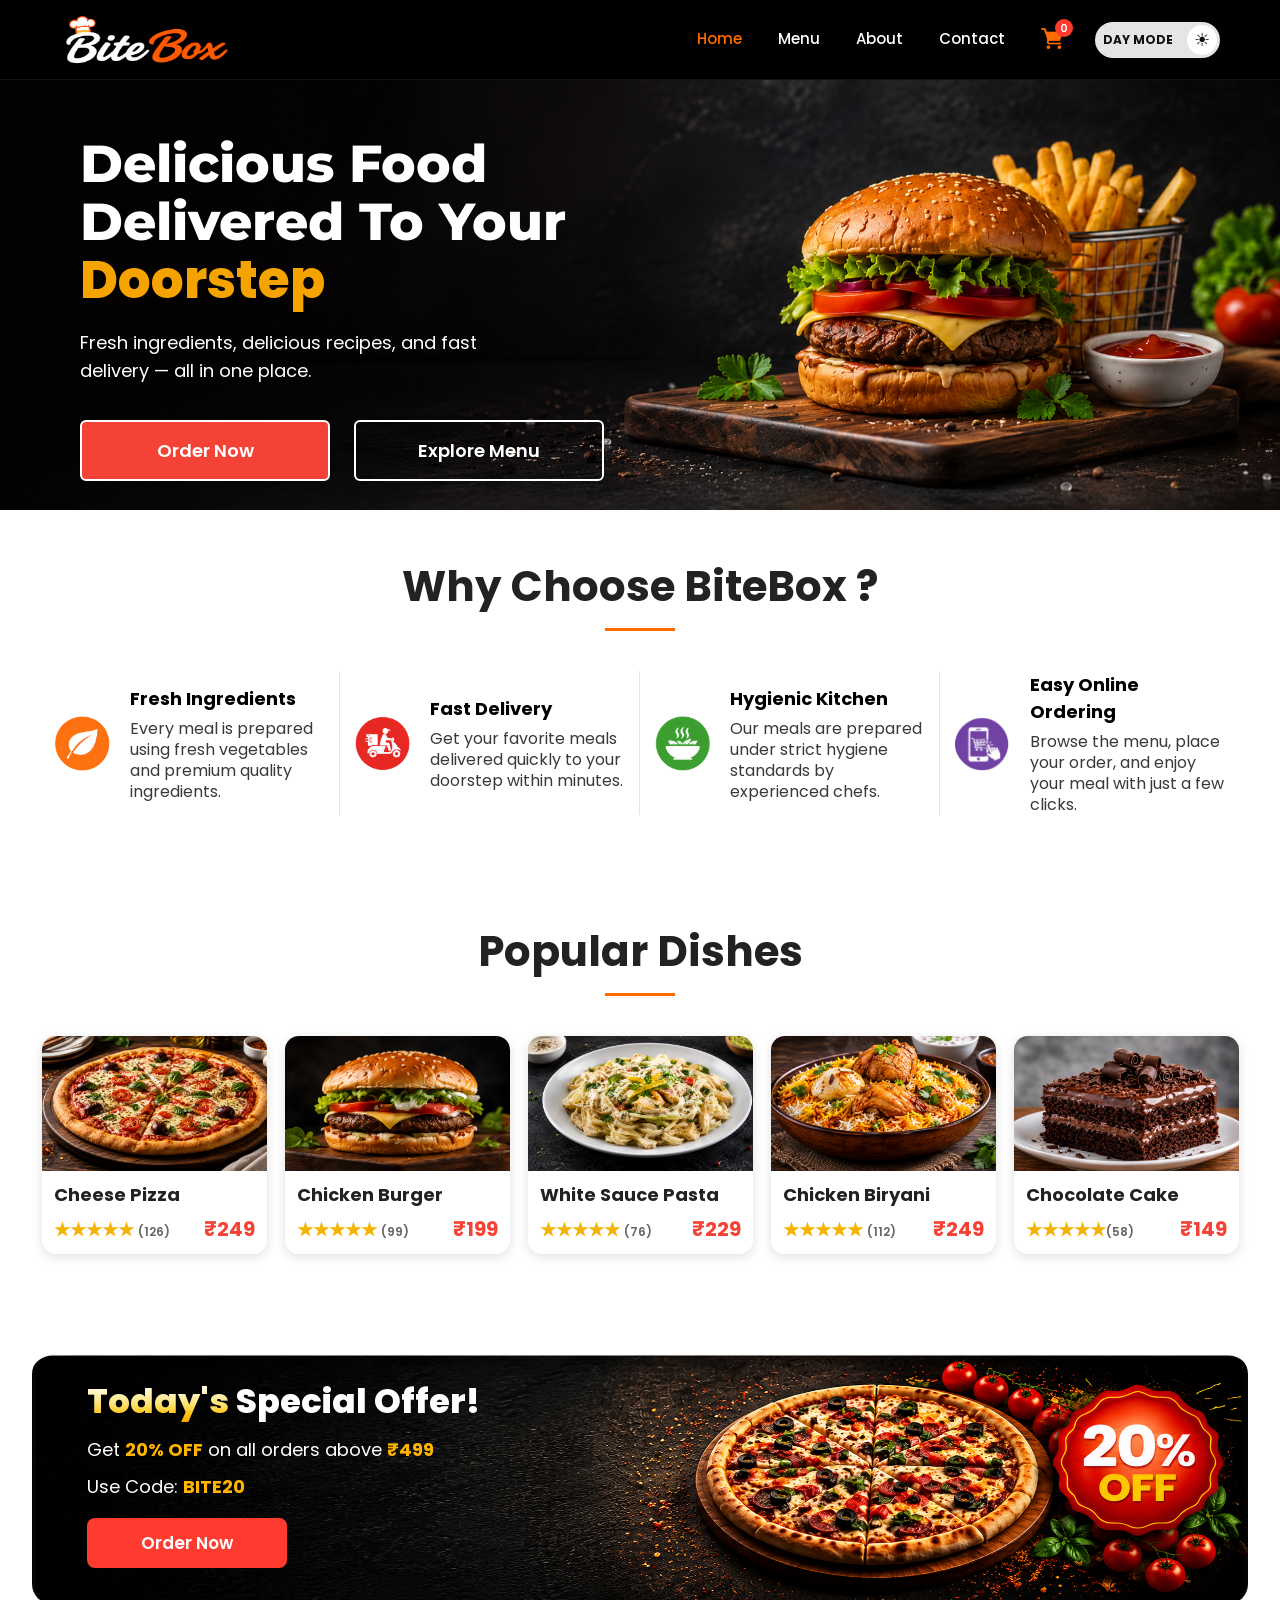
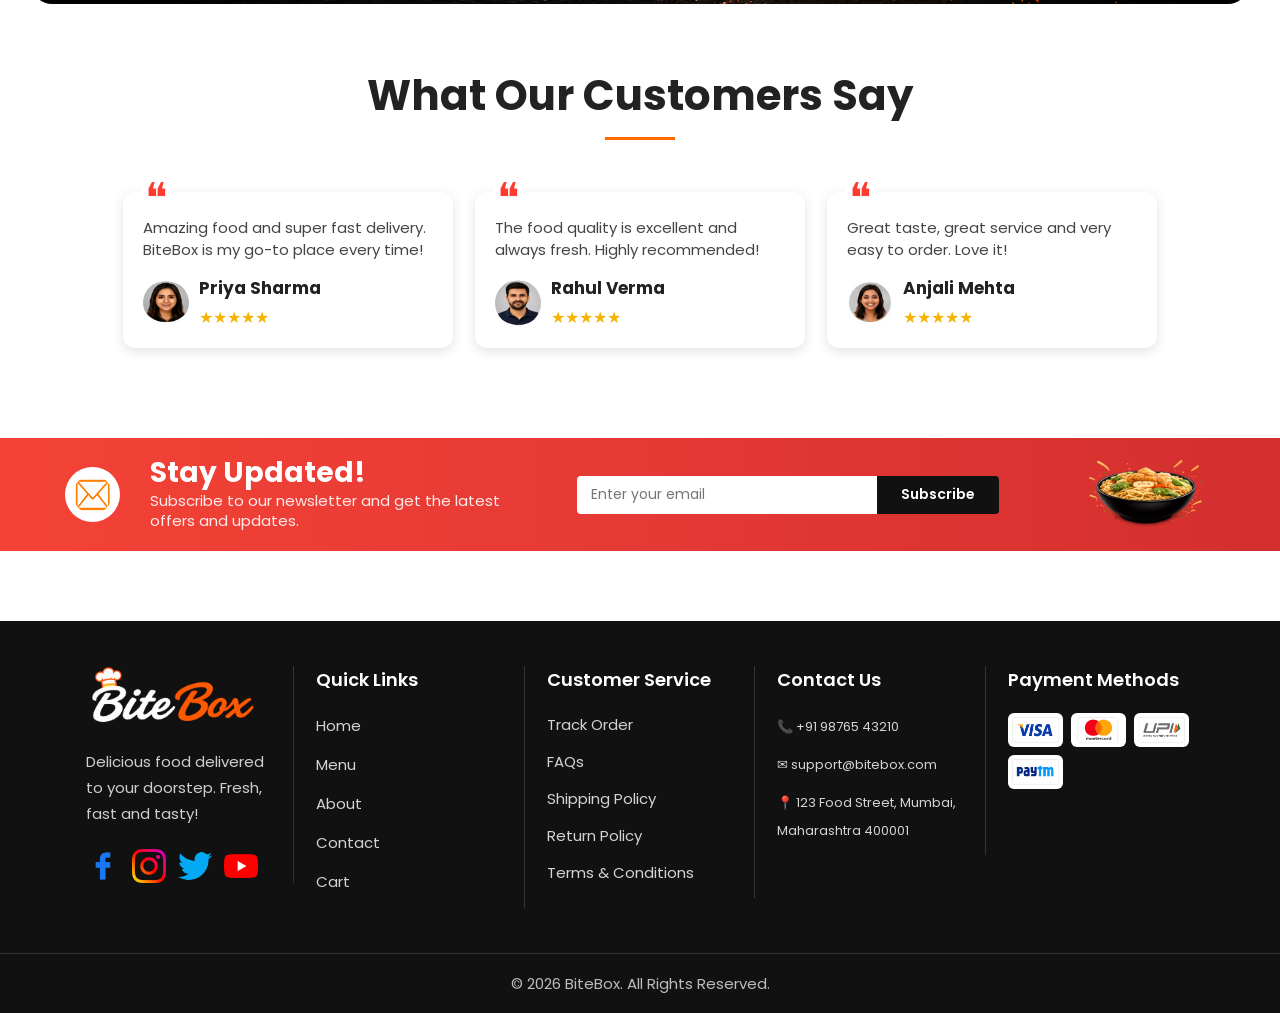
==== commit afeabb66: "Lab 19 updated code" ====
--- a/index.html
+++ b/index.html
@@ -21,16 +21,28 @@
         <!--Navigation Menu-->
         <nav>
             <a href="index.html" class="active">Home</a>
-            
+
             <a href="menu.html">Menu</a>
-            
+
             <a href="about.html">About</a>
-            
+
             <a href="contact.html">Contact</a>
 
-            <a href="cart.html">
-                <img src="assets/icons/cart.png" alt="Cart Icon" width="22" height="22">
+            <a href="cart.html" class="cart-icon">
+                <span class="cart-wrapper">
+                    <img src="assets/icons/cart.png" alt="Cart Icon" width="22" height="22">
+                    <span id="cart-count">0</span>
+                </span>
             </a>
+
+            <button type="button" id="theme-toggle" class="theme-toggle">
+                <span class="theme-icon">☀</span>
+                <span class="theme-text">
+                    DAY MODE
+                </span>
+
+            </button>
+
         </nav>
 
     </header>
@@ -291,94 +303,94 @@
     <!-- Footer Logo Section -->
     <footer>
         <div class="footer-container">
-        <section>
-            <img src="assets/images/logo.png" alt="BiteBox Logo" width="180">
-            <p> Delicious food delivered to your doorstep.
-                Fresh, fast and tasty!
-            </p>
-
-            <div class="footer-socials">
-
-            <a href="#">
-                <img src="assets/icons/facebook.png" alt="Facebook" width="35" height="35">
-            </a>
-
-            <a href="#">
-                <img src="assets/icons/instagram.png" alt="Instagram" width="35" height="35">
-            </a>
-
-            <a href="#">
-                <img src="assets/icons/twitter.png" alt="Twitter" width="35" height="35">
-            </a>
-
-            <a href="#">
-                <img src="assets/icons/youtube.png" alt="YouTube" width="35" height="35">
-            </a>
-            </div>
-        </section>
-
-        
-
-        <!-- Quick Links -->
-
-        <section>
-            <h3>Quick Links</h3>
-            <ul>
-                <li><a href="index.html">Home</a></li>
-                <li><a href="menu.html">Menu</a></li>
-                <li><a href="about.html">About</a></li>
-                <li><a href="contact.html">Contact</a></li>
-                <li><a href="cart.html">Cart</a></li>
-            </ul>
-        </section>
-
-        
-
-        <!-- Customer Service -->
-        <section>
-            <h3>Customer Service</h3>
-            <ul>
-                <li>Track Order</li>
-                <li>FAQs</li>
-                <li>Shipping Policy</li>
-                <li>Return Policy</li>
-                <li>Terms & Conditions</li>
-            </ul>
-
-        </section>
-
-        
-
-        <!-- Contact Information -->
-
-        <section>
-            <h3>Contact Us</h3>
-            <p>📞 +91 98765 43210</p>
-            <p>✉ support@bitebox.com</p>
-            <p> 📍 123 Food Street, Mumbai, Maharashtra 400001 </p>
-        </section>
-
-    
-
-        <!-- Payment Methods -->
-
-        <section>
-            <h3>Payment Methods</h3>
-            <div class="payment-icons">
-            <img src="assets/images/visa.png" alt="Visa" >
-            <img src="assets/images/mastercard.png" alt="MasterCard" >
-            <img src="assets/images/upi.png" alt="UPI" >
-            <img src="assets/images/paytm.png" alt="Paytm">
-            </div>
-        </section>
-    </div>
-
-    
+            <section>
+                <img src="assets/images/logo.png" alt="BiteBox Logo" width="180">
+                <p> Delicious food delivered to your doorstep.
+                    Fresh, fast and tasty!
+                </p>
+
+                <div class="footer-socials">
+
+                    <a href="#">
+                        <img src="assets/icons/facebook.png" alt="Facebook" width="35" height="35">
+                    </a>
+
+                    <a href="#">
+                        <img src="assets/icons/instagram.png" alt="Instagram" width="35" height="35">
+                    </a>
+
+                    <a href="#">
+                        <img src="assets/icons/twitter.png" alt="Twitter" width="35" height="35">
+                    </a>
+
+                    <a href="#">
+                        <img src="assets/icons/youtube.png" alt="YouTube" width="35" height="35">
+                    </a>
+                </div>
+            </section>
+
+
+
+            <!-- Quick Links -->
+
+            <section>
+                <h3>Quick Links</h3>
+                <ul>
+                    <li><a href="index.html">Home</a></li>
+                    <li><a href="menu.html">Menu</a></li>
+                    <li><a href="about.html">About</a></li>
+                    <li><a href="contact.html">Contact</a></li>
+                    <li><a href="cart.html">Cart</a></li>
+                </ul>
+            </section>
+
+
+
+            <!-- Customer Service -->
+            <section>
+                <h3>Customer Service</h3>
+                <ul>
+                    <li>Track Order</li>
+                    <li>FAQs</li>
+                    <li>Shipping Policy</li>
+                    <li>Return Policy</li>
+                    <li>Terms & Conditions</li>
+                </ul>
+
+            </section>
+
+
+
+            <!-- Contact Information -->
+
+            <section>
+                <h3>Contact Us</h3>
+                <p>📞 +91 98765 43210</p>
+                <p>✉ support@bitebox.com</p>
+                <p> 📍 123 Food Street, Mumbai, Maharashtra 400001 </p>
+            </section>
+
+
+
+            <!-- Payment Methods -->
+
+            <section>
+                <h3>Payment Methods</h3>
+                <div class="payment-icons">
+                    <img src="assets/images/visa.png" alt="Visa">
+                    <img src="assets/images/mastercard.png" alt="MasterCard">
+                    <img src="assets/images/upi.png" alt="UPI">
+                    <img src="assets/images/paytm.png" alt="Paytm">
+                </div>
+            </section>
+        </div>
+
+
         <p> © 2026 BiteBox. All Rights Reserved. </p>
 
     </footer>
 
-<script src="js/script.js"></script>
+    <script src="js/script.js"></script>
 </body>
 
 </html>
--- a/css/style.css
+++ b/css/style.css
@@ -2501,6 +2501,722 @@
 }
 
 
+/* ============================= */
+/* MENU SEARCH */
+/* ============================= */
+
+.menu-search {
+    width: 360px;
+    height: 48px;
+
+    margin: 30px auto;
+
+    display: flex;
+    align-items: center;
+
+    background-color: white;
+
+    border: 1px solid #ddd;
+    border-radius: 25px;
+
+    overflow: hidden;
+
+    box-shadow: 0 3px 10px rgba(0, 0, 0, 0.08);
+}
+
+
+/* Search Input */
+
+.menu-search input {
+    flex: 1;
+
+    height: 100%;
+
+    padding: 0 18px;
+
+    border: none;
+    outline: none;
+
+    font-family: 'Poppins', sans-serif;
+    font-size: 14px;
+
+    color: #333;
+
+    background-color: transparent;
+}
+
+
+/* Placeholder */
+
+.menu-search input::placeholder {
+    color: #777;
+}
+
+
+/* Search Button */
+
+.menu-search button {
+    width: 52px;
+    height: 100%;
+
+    display: flex;
+    align-items: center;
+    justify-content: center;
+
+    border: none;
+
+    background-color: #ff4b2b;
+
+    cursor: pointer;
+}
+
+
+.menu-search button:hover{
+    background-color: #ac1f06 ;
+
+}
+
+
+/* Search Icon */
+
+.menu-search button img {
+    width: 20px;
+    height: 20px;
+
+    object-fit: contain;
+}
+
+
+
+
+/* =========================================
+   THEME TOGGLE
+========================================= */
+
+.theme-toggle {
+    width: 125px;
+    height: 36px;
+
+    border: none;
+    border-radius: 20px;
+
+    background-color: #e5e5e5;
+
+    position: relative;
+
+    padding: 3px;
+
+    cursor: pointer;
+
+    display: flex;
+    align-items: center;
+
+    box-sizing: border-box;
+
+    overflow: hidden;
+}
+
+
+/* =========================================
+   THEME TEXT
+========================================= */
+
+.theme-text {
+    position: absolute;
+
+    left: 8px;
+    right: 38px;
+
+    font-size: 12px;
+    font-weight: 700;
+
+    color: #111111;
+
+    white-space: nowrap;
+
+    text-align: left;
+
+    transition: all 0.35s ease-in-out;
+}
+
+
+/* =========================================
+   THEME ICON
+========================================= */
+
+.theme-icon {
+    position: absolute;
+
+    top: 3px;
+    left: 92px;
+
+    width: 30px;
+    height: 30px;
+
+    border-radius: 50%;
+
+    background-color: white;
+
+    display: flex;
+    align-items: center;
+    justify-content: center;
+
+    font-size: 18px;
+
+    color: #111111;
+
+    transition: transform 0.35s ease-in-out;
+
+    z-index: 2;
+}
+
+
+/* =========================================
+   NIGHT MODE
+========================================= */
+
+.dark-theme .theme-icon {
+    transform: translateX(-89px);
+}
+
+
+.dark-theme .theme-text {
+    left: 38px;
+    right: 8px;
+
+    text-align: right;
+}
+
+
+/* =========================================
+   HOVER EFFECT
+========================================= */
+
+.theme-toggle:hover .theme-icon {
+    transform: scale(1.05);
+}
+
+
+/* Keep smooth movement when in Night Mode */
+
+.dark-theme .theme-toggle:hover .theme-icon {
+    transform: translateX(-89px) scale(1.05);
+}
+
+
+
+
+
+
+
+.dark-theme .theme-icon {
+    transform: translateX(-89px);
+}
+
+
+.dark-theme .theme-text {
+    left: 38px;
+    right: 16px;
+
+    text-align: right;
+}
+
+
+.theme-toggle:hover .theme-icon {
+    transform: scale(1.05);
+}
+
+
+.dark-theme .theme-toggle:hover .theme-icon {
+    transform: translateX(-89px) scale(1.05);
+}
+
+
+/* =========================================================
+   NIGHT MODE - WHOLE PAGE
+   ========================================================= */
+
+body.dark-theme {
+    background: #121212;
+    color: #ffffff;
+}
+
+
+/* =========================================================
+   HEADER
+   ========================================================= */
+
+body.dark-theme header {
+    background: #000000;
+}
+
+
+/* =========================================================
+   HOME PAGE
+   ========================================================= */
+
+body.dark-theme #features,
+body.dark-theme #popular-dishes,
+body.dark-theme #reviews {
+    background: #121212 !important;
+}
+
+
+/* Features */
+
+body.dark-theme #features h2,
+body.dark-theme #features article h3 {
+    color: #ffffff !important;
+}
+
+body.dark-theme #features article p {
+    color: #cccccc !important;
+}
+
+body.dark-theme #features article {
+    border-right-color: #333333;
+}
+
+
+/* Popular Dishes */
+
+body.dark-theme #popular-dishes h2 {
+    color: #ffffff !important;
+}
+
+body.dark-theme #popular-dishes article {
+    background: #1e1e1e !important;
+}
+
+body.dark-theme #popular-dishes article h3 {
+    color: #ffffff !important;
+}
+
+body.dark-theme #popular-dishes .ratings small {
+    color: #bbbbbb !important;
+}
+
+
+/* Reviews */
+
+body.dark-theme #reviews h2 {
+    color: #ffffff !important;
+}
+
+body.dark-theme #reviews article {
+    background: #1e1e1e !important;
+}
+
+body.dark-theme #reviews article > p {
+    color: #cccccc !important;
+}
+
+body.dark-theme #reviews .customer h3 {
+    color: #ffffff !important;
+}
+
+
+/* =========================================================
+   MENU PAGE
+   ========================================================= */
+
+body.dark-theme #categories,
+body.dark-theme #menu-items {
+    background: #121212 !important;
+}
+
+
+/* Categories */
+
+body.dark-theme #categories h2,
+body.dark-theme #categories article h3 {
+    color: #ffffff !important;
+}
+
+body.dark-theme #categories article img {
+    background: #1e1e1e;
+    border-color: #333333;
+}
+
+body.dark-theme #menu-items h2{
+    color: white;
+}
+
+
+/* Menu Cards */
+
+body.dark-theme #menu-items article {
+    background: #1e1e1e !important;
+    border-color: #333333 !important;
+}
+
+body.dark-theme #menu-items article h3 {
+    color: #ffffff !important;
+}
+
+body.dark-theme #menu-items .rating small {
+    color: #bbbbbb !important;
+}
+
+body.dark-theme #menu-items .price {
+    color: #ffffff !important;
+}
+
+
+/* Add To Cart */
+
+body.dark-theme #menu-items article button {
+    background: #1e1e1e;
+    color: #ff6b00;
+    border-color: #ff6b00;
+}
+
+
+/* =========================================================
+   ABOUT PAGE
+   ========================================================= */
+
+body.dark-theme #story,
+body.dark-theme #mission-vision,
+body.dark-theme #chefs,
+body.dark-theme #statistics {
+    background: #121212 !important;
+}
+
+
+/* Our Story */
+
+body.dark-theme .story-content h2 {
+    color: #ffffff !important;
+}
+
+body.dark-theme .story-content p {
+    color: #cccccc !important;
+}
+
+body.dark-theme .story-features h4 {
+    color: #ffffff !important;
+}
+
+body.dark-theme .story-features article p {
+    color: #bbbbbb !important;
+}
+
+body.dark-theme .feature-icon {
+    background: #2a211f !important;
+}
+
+
+/* Mission & Vision */
+
+body.dark-theme #mission-vision > h2 {
+    color: #ffffff !important;
+}
+
+body.dark-theme #mission-vision article {
+    background: #1e1e1e !important;
+    border-color: #3a3a3a !important;
+}
+
+body.dark-theme #mission-vision article h3 {
+    color: #ffffff !important;
+}
+
+body.dark-theme #mission-vision article p {
+    color: #cccccc !important;
+}
+
+body.dark-theme #mission-vision article img {
+    background: #2a211f !important;
+}
+
+
+/* Chefs */
+
+body.dark-theme #chefs > h2 {
+    color: #ffffff !important;
+}
+
+body.dark-theme #chefs article {
+    background: #1e1e1e !important;
+}
+
+body.dark-theme #chefs article h3 {
+    color: #ffffff !important;
+}
+
+body.dark-theme #chefs article p {
+    color: #cccccc !important;
+}
+
+
+/* Statistics */
+
+body.dark-theme #statistics > h2 {
+    color: #ffffff !important;
+}
+
+
+/* =========================================================
+   CONTACT PAGE
+   ========================================================= */
+
+body.dark-theme #contact-info,
+body.dark-theme #contact-details,
+body.dark-theme #google-map {
+    background: #121212 !important;
+}
+
+
+/* Contact Heading */
+
+body.dark-theme #contact-info .section-title h2 {
+    color: #ffffff !important;
+}
+
+
+/* Contact Cards */
+
+body.dark-theme .contact-container article {
+    background: #1e1e1e !important;
+    color: #ffffff;
+}
+
+body.dark-theme .contact-container article h3 {
+    color: #ffffff !important;
+}
+
+body.dark-theme .contact-container article p {
+    color: #cccccc !important;
+}
+
+
+/* Contact Details */
+
+body.dark-theme #contact-details {
+    background: #1b1816 !important;
+}
+
+
+/* Business Hours */
+
+body.dark-theme .business-card h2 {
+    color: #ffffff !important;
+}
+
+body.dark-theme .business-card td {
+    color: #cccccc !important;
+}
+
+body.dark-theme .business-card td:last-child {
+    color: #ffffff !important;
+}
+
+
+/* Event Card */
+
+body.dark-theme .event-card {
+    background: #24201e !important;
+    border-color: #3a3a3a !important;
+}
+
+body.dark-theme .event-card h3 {
+    color: #ffffff !important;
+}
+
+body.dark-theme .event-card p {
+    color: #cccccc !important;
+}
+
+
+/* Contact Form */
+
+body.dark-theme .right-column h2 {
+    color: #ffffff !important;
+}
+
+body.dark-theme .form-row input,
+body.dark-theme #contact-details textarea {
+    background: #1e1e1e !important;
+    color: #ffffff !important;
+    border-color: #444444 !important;
+}
+
+body.dark-theme .form-row input::placeholder,
+body.dark-theme #contact-details textarea::placeholder {
+    color: #999999 !important;
+}
+
+
+/* Google Map */
+
+body.dark-theme #google-map .section-title h2 {
+    color: #ffffff !important;
+}
+
+body.dark-theme #google-map .section-title p {
+    color: #cccccc !important;
+}
+
+
+/* =========================================================
+   CART PAGE
+   ========================================================= */
+
+body.dark-theme #cart-details {
+    background: #121212 !important;
+}
+
+
+/* Shopping Cart */
+
+body.dark-theme #shopping-cart {
+    background: #1e1e1e !important;
+    border-color: #333333 !important;
+}
+
+body.dark-theme #shopping-cart thead {
+    background: #2a211c !important;
+}
+
+body.dark-theme #shopping-cart th {
+    color: #ffffff !important;
+}
+
+body.dark-theme #shopping-cart td {
+    border-top-color: #333333 !important;
+}
+
+body.dark-theme .cart-item h3 {
+    color: #ffffff !important;
+}
+
+body.dark-theme .cart-item p {
+    color: #bbbbbb !important;
+}
+
+
+/* Quantity Box */
+
+body.dark-theme .quantity-box {
+    background: #1e1e1e !important;
+    border-color: #444444 !important;
+}
+
+body.dark-theme .quantity-box button {
+    background: #1e1e1e !important;
+    color: #ffffff !important;
+}
+
+body.dark-theme .quantity-box span {
+    color: #ffffff !important;
+}
+
+
+/* Cart Hover */
+
+body.dark-theme #shopping-cart tbody tr:hover {
+    background: #252525 !important;
+}
+
+
+/* Order Summary */
+
+body.dark-theme #order-summary {
+    background: #1e1e1e !important;
+    border-color: #333333 !important;
+}
+
+body.dark-theme #order-summary h2,
+body.dark-theme #order-summary h3 {
+    color: #ffffff !important;
+}
+
+body.dark-theme #order-summary p {
+    color: #cccccc !important;
+}
+
+body.dark-theme #order-summary hr {
+    border-top-color: #444444 !important;
+}
+
+
+/* Cart Actions */
+
+body.dark-theme #cart-actions a {
+    background: #1e1e1e !important;
+    color: #ffffff !important;
+    border-color: #444444 !important;
+}
+
+
+
+.theme-loading .theme-icon,
+.theme-loading .theme-text {
+    transition: none !important;
+}
+
+
+
+
+.cart-wrapper {
+    position: relative;
+    display: inline-flex;
+    align-items: center;
+    justify-content: center;
+}
+
+.cart-icon img {
+    display: block;
+    width: 22px;
+    height: 22px;
+}
+
+#cart-count {
+    position: absolute;
+    top: -8px;
+    right: -10px;
+    width: 18px;
+    height: 18px;
+    background: #ff3b30;
+    color: white;
+    border-radius: 50%;
+    font-size: 11px;
+    font-weight: 600;
+    display: flex;
+    align-items: center;
+    justify-content: center;
+}
+
+
+.toast {
+    position: fixed;
+    top: 150px;
+    right: 25px;
+    min-width: 280px;
+    padding: 14px 18px;
+    border-radius: 8px;
+    color: white;
+    font-size: 14px;
+    font-weight: 600;
+    opacity: 0;
+    transform: translateX(120%);
+    transition: 0.3s ease;
+    z-index: 9999;
+}
+
+.toast.show {
+    opacity: 1;
+    transform: translateX(0);
+}
+
+.toast.error {
+    background: #e53935;
+}
+
+.toast.success {
+    background: #28a745;
+}
 
 
 
@@ -3832,9 +4548,6 @@
 
 
 }
-
-
-
 
 
 
